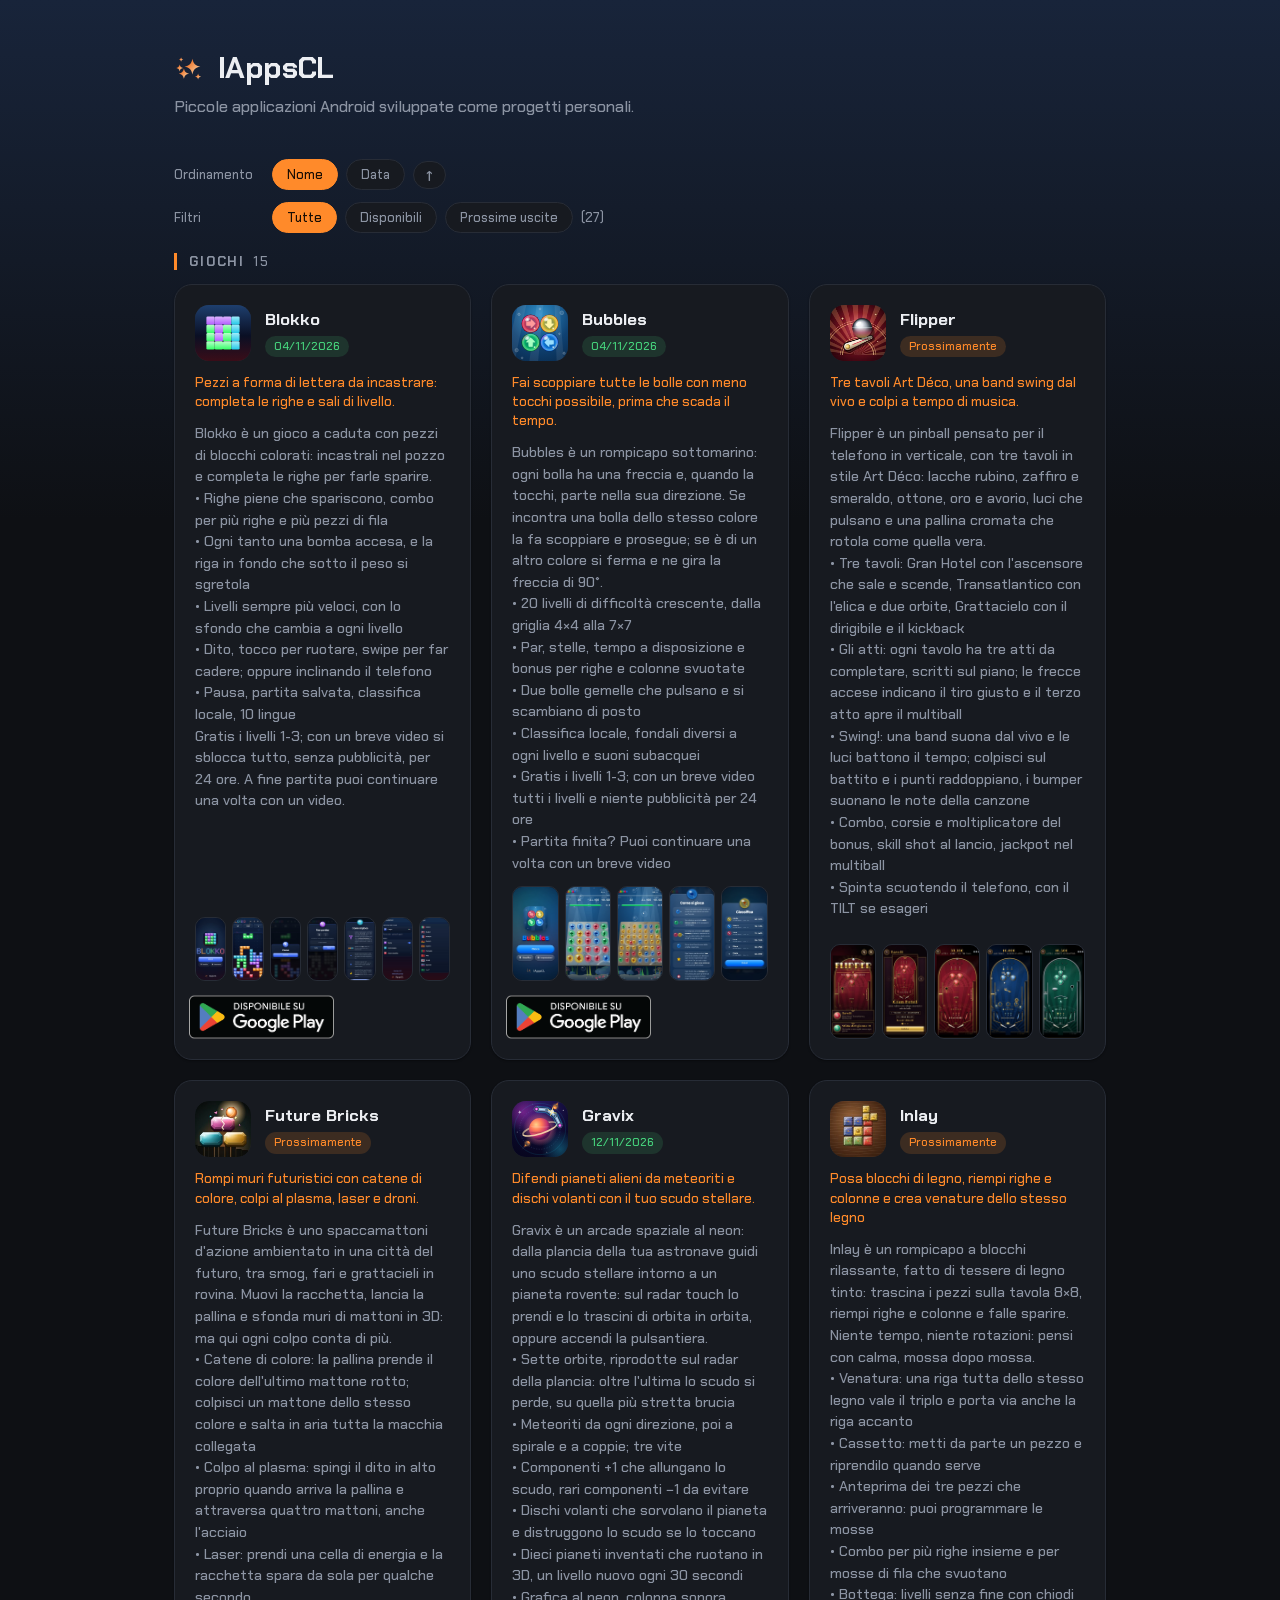
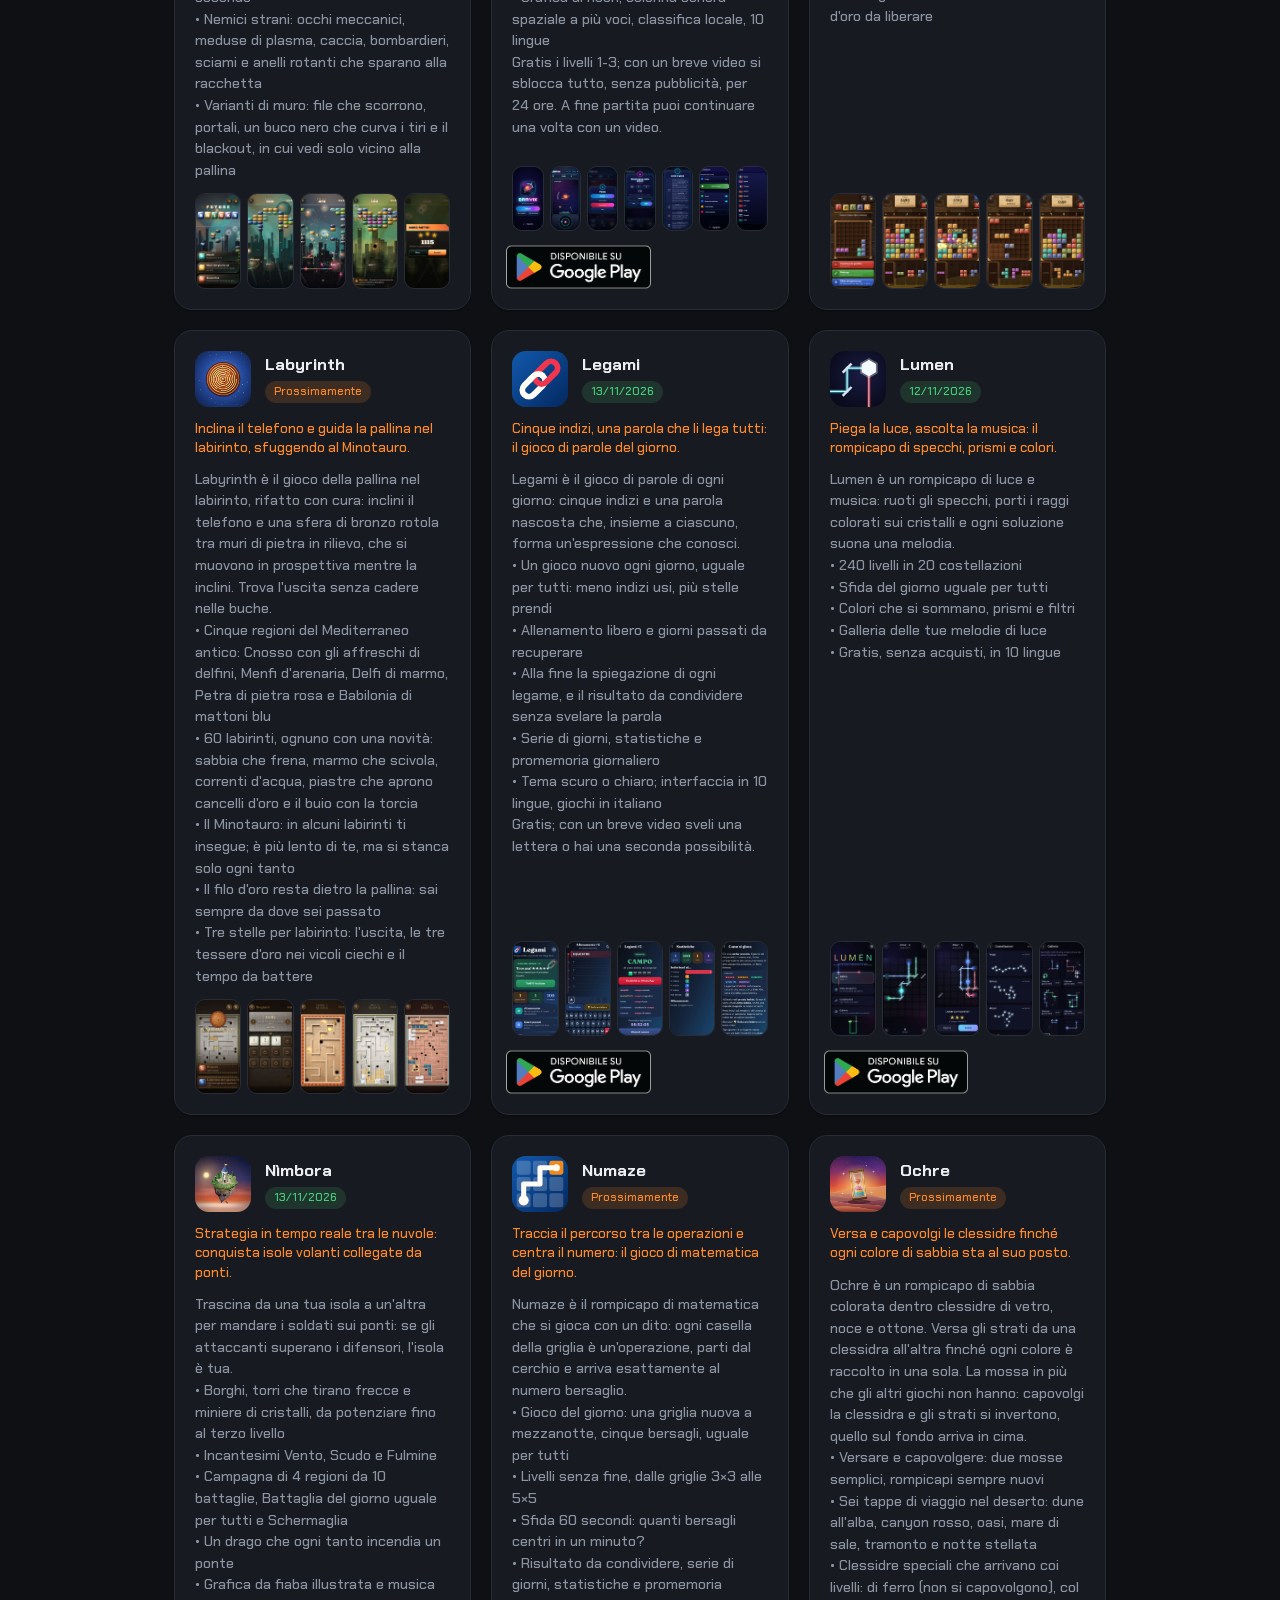
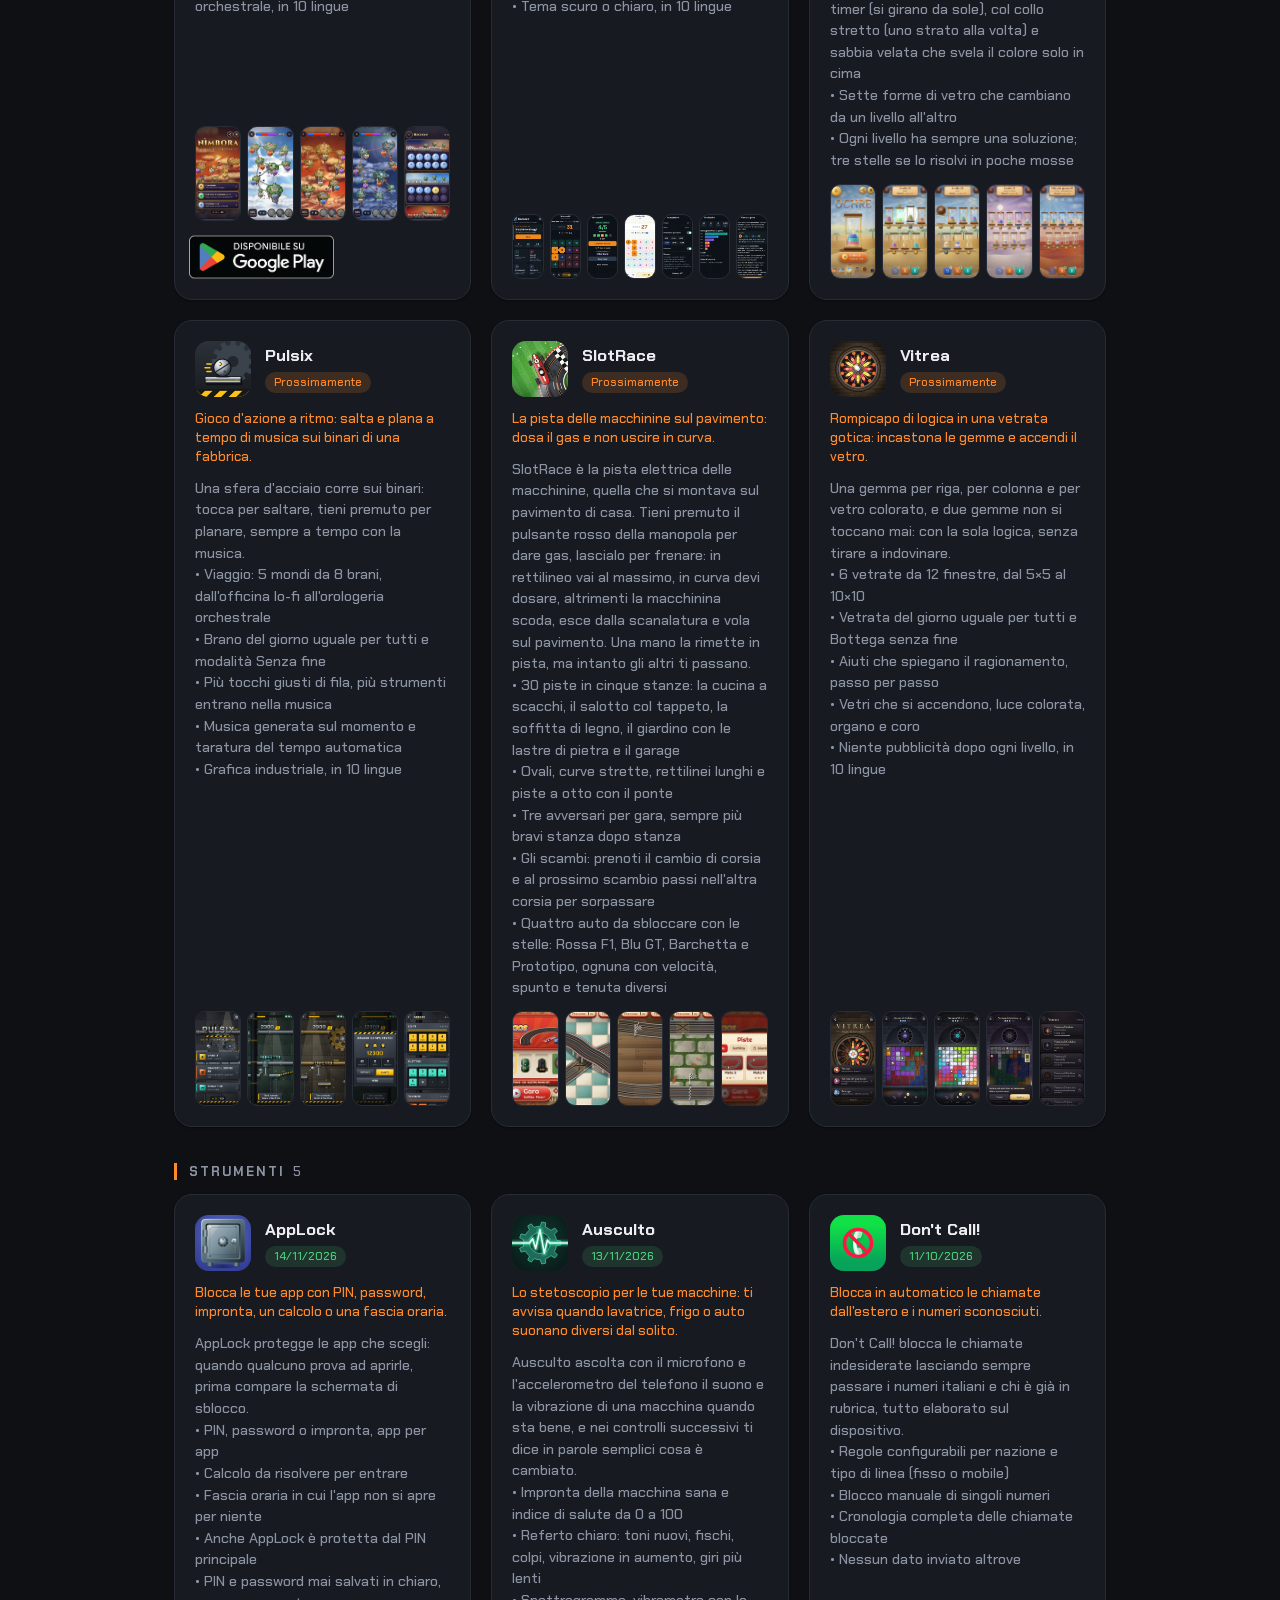
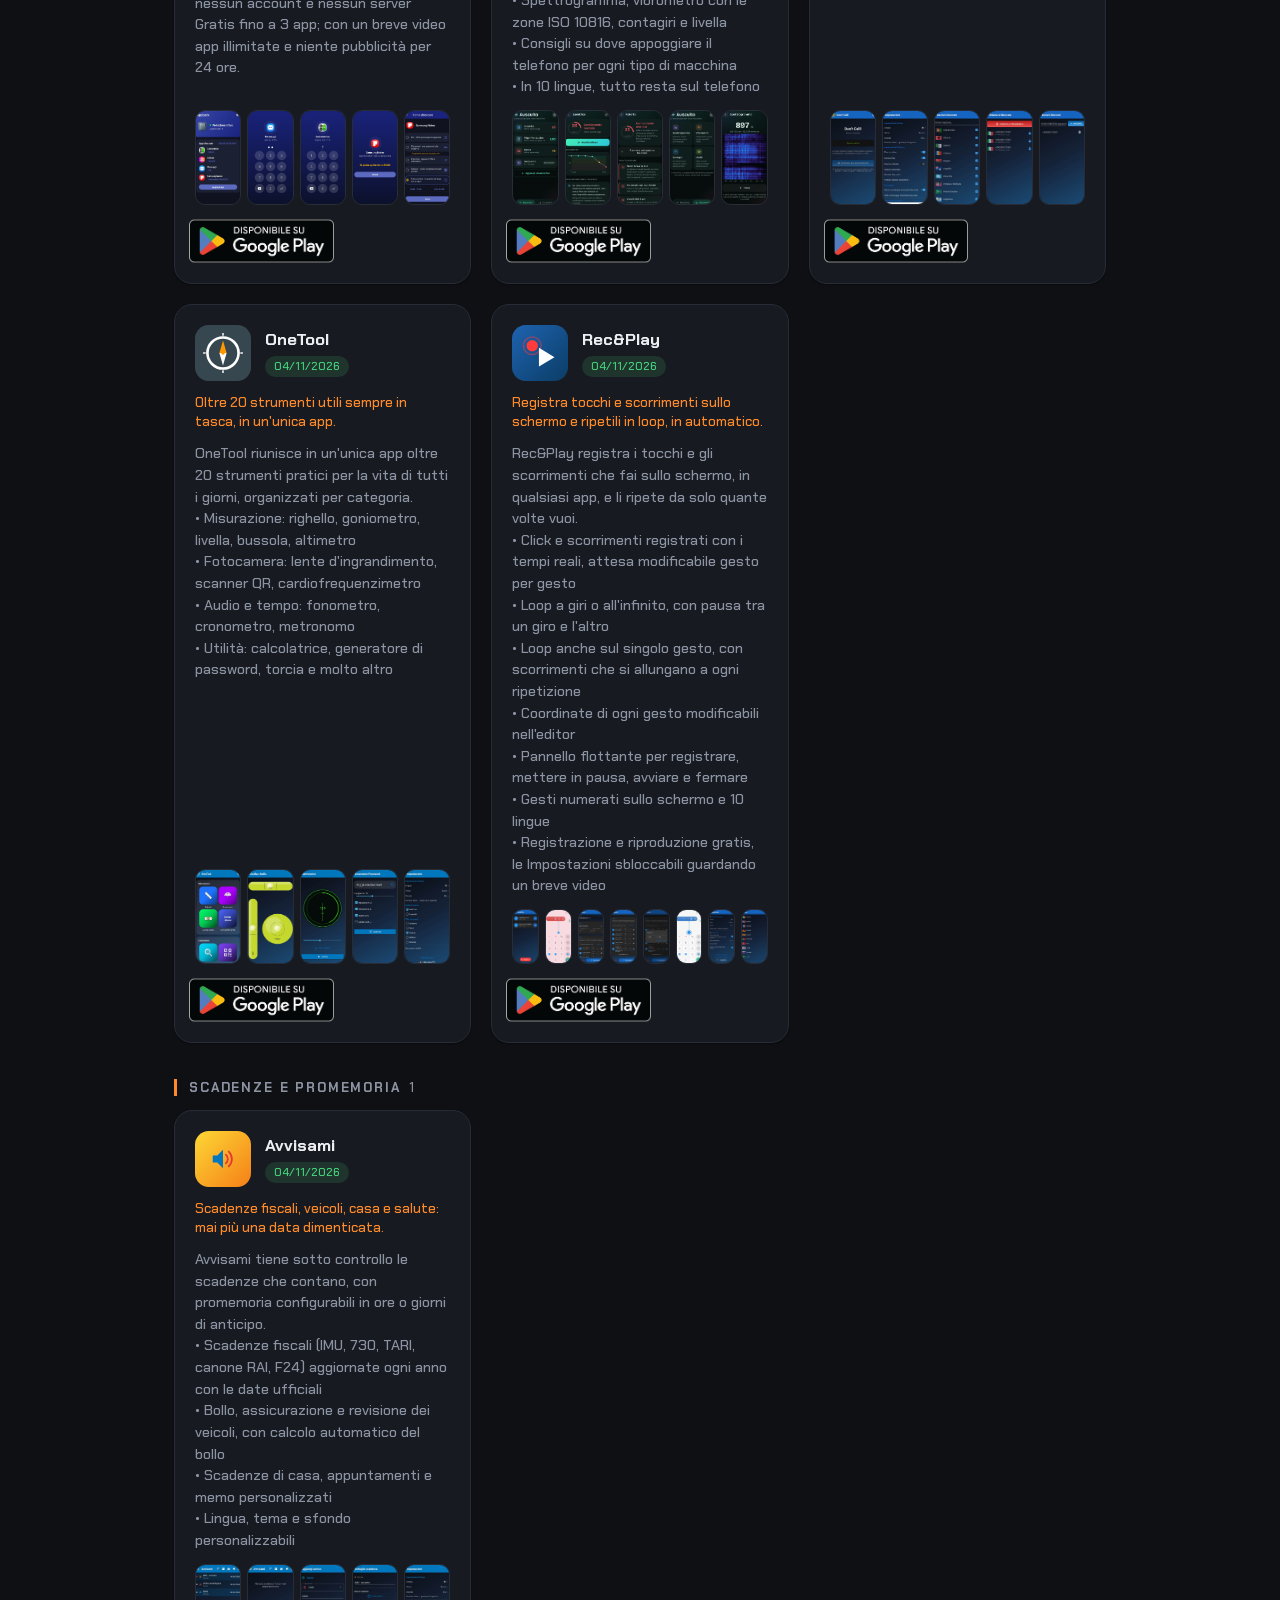
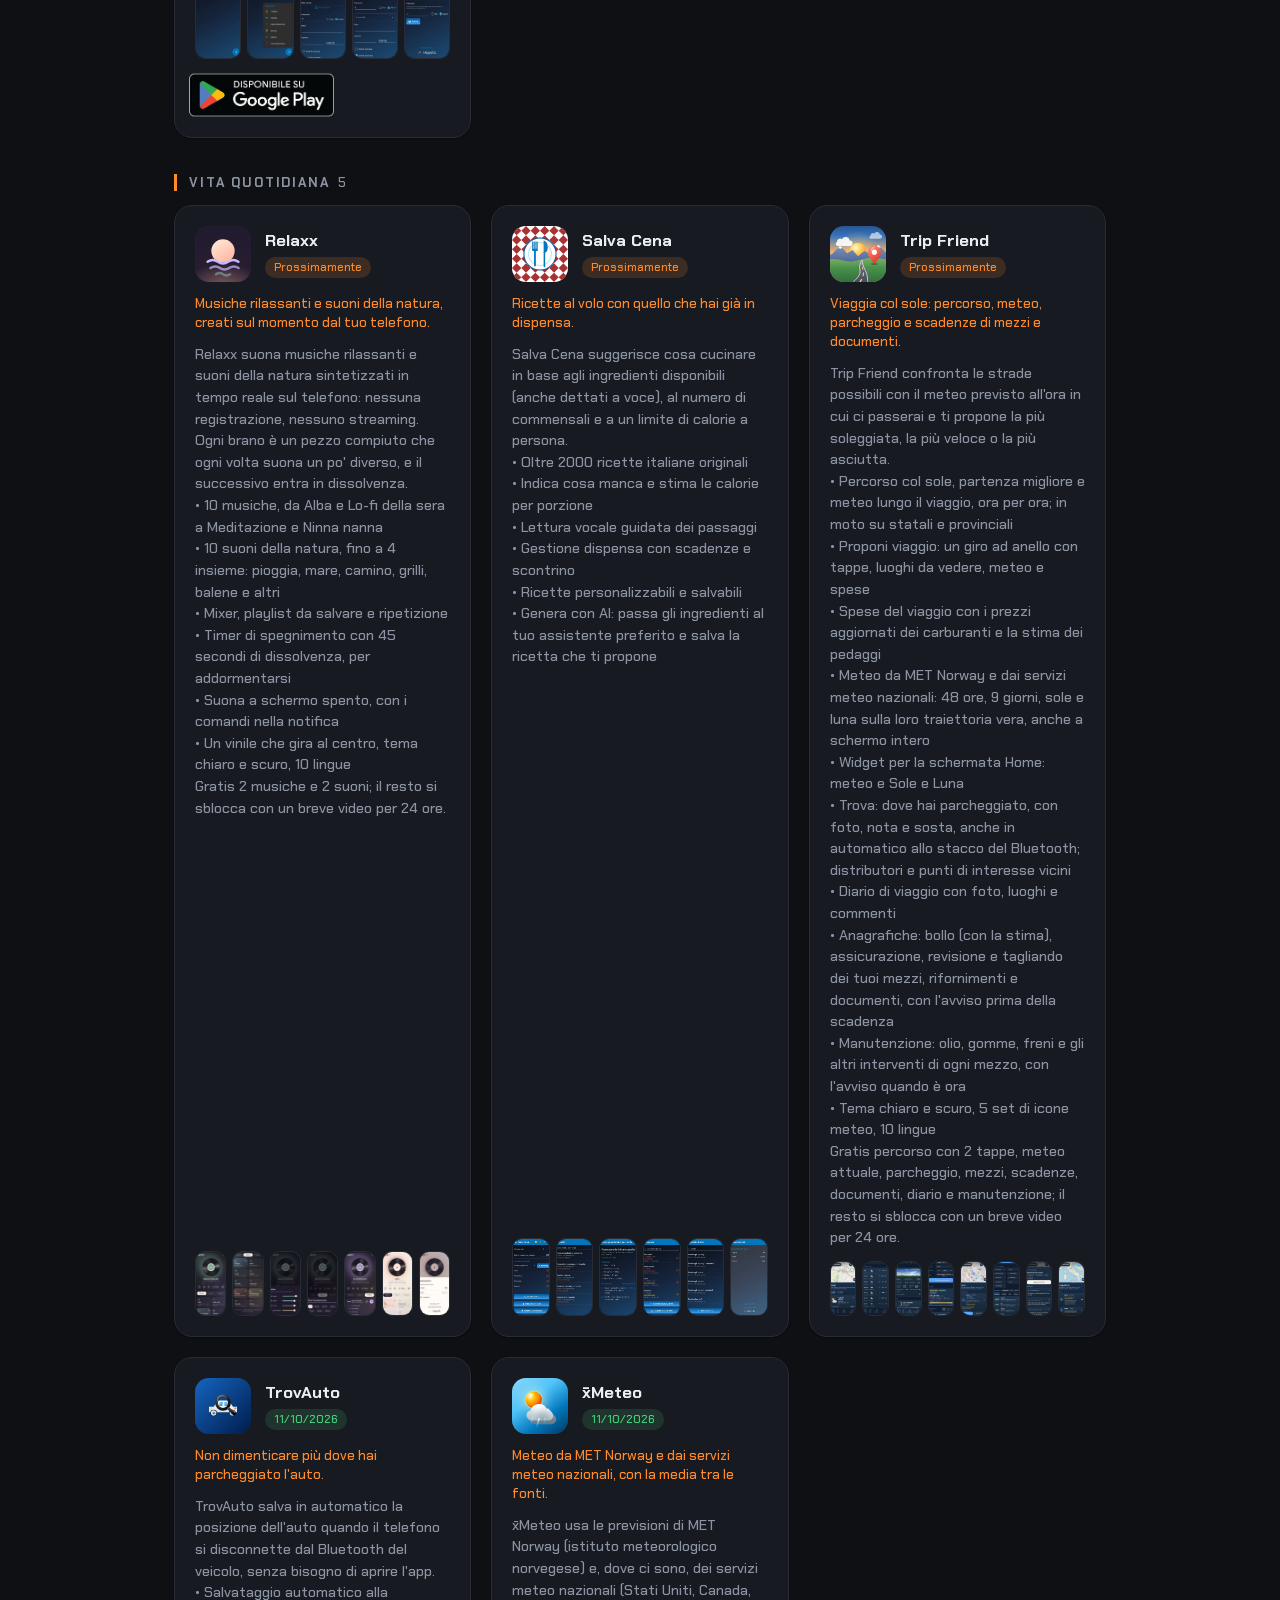
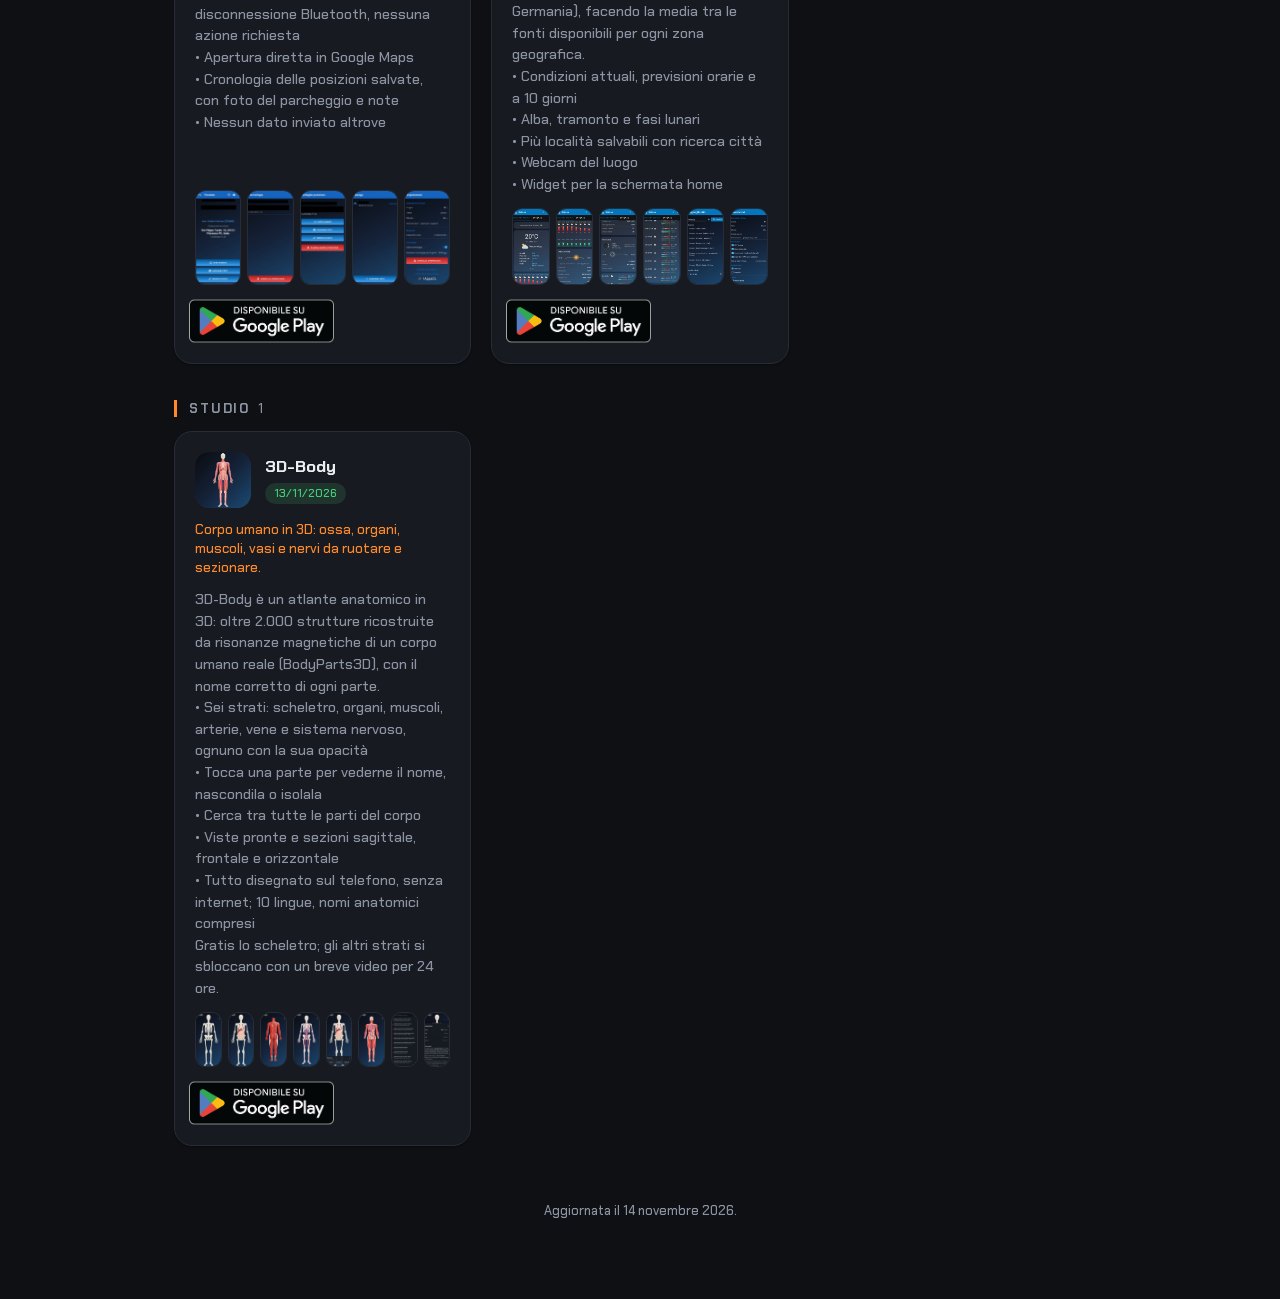
==== index.html @ a0167825 "Catalogo: tolto il numero di app dal sottotitolo Co-Authored-By: Claude Opus 5.5 <noreply@anthropic." ====
<!doctype html>
<html lang="it">
<head>
<meta charset="utf-8">
<meta name="viewport" content="width=device-width, initial-scale=1">
<title>IAppsCL Catalog</title>
<style>
  :root{
    --bg-gradient: linear-gradient(135deg, #1B4B75 0%, #152238 50%, #0A0C10 100%);
    --surface:#1a1d23;
    --text:#e9eaec;
    --text-muted:#9aa0aa;
    --border:#2a2e37;
    --chip-bg:#1f2440;
    --chip-text:#b5c2ff;
    --shadow: 0 1px 2px rgba(0,0,0,.4), 0 4px 12px rgba(0,0,0,.4);
  }
  *{box-sizing:border-box;}
  html,body{min-height:100%;}
  body{
    margin:0;
    background:var(--bg-gradient);
    background-attachment:fixed;
    color:var(--text);
    font-family:-apple-system,BlinkMacSystemFont,"Segoe UI",Roboto,Helvetica,Arial,sans-serif;
    -webkit-font-smoothing:antialiased;
  }
  .wrap{max-width:980px;margin:0 auto;padding:48px 24px 80px;}
  header{margin-bottom:40px;}
  .brand{display:flex;align-items:center;gap:10px;margin:0 0 8px;}
  .brand svg{width:34px;height:34px;flex:none;}
  @keyframes sparkle-blink{0%,100%{opacity:1;}50%{opacity:.3;}}
  .brand svg .star{animation:sparkle-blink 1.2s ease-in-out infinite;}
  .brand svg .star1{animation-delay:0s;}
  .brand svg .star2{animation-delay:.24s;}
  .brand svg .star3{animation-delay:.48s;}
  .brand svg .star4{animation-delay:.72s;}
  .brand svg .star5{animation-delay:.96s;}
  .brand span{font-size:1.9rem;font-weight:700;letter-spacing:-0.02em;}
  header p{margin:0;color:var(--text-muted);font-size:1rem;max-width:640px;line-height:1.5;}
  .sort-bar{display:flex;align-items:center;gap:8px;flex-wrap:wrap;margin:24px 0 20px;}
  .sort-bar span{color:var(--text-muted);font-size:.8rem;}
  .sort-btn{
    font:inherit;
    font-size:.8rem;
    font-weight:600;
    color:var(--text-muted);
    background:var(--surface);
    border:1px solid var(--border);
    border-radius:999px;
    padding:6px 14px;
    cursor:pointer;
  }
  .sort-btn{display:inline-block;}
  #sort-alpha,#sort-date{position:absolute;opacity:0;pointer-events:none;}
  #sort-date:checked ~ .sort-bar label[for="sort-date"],
  #sort-alpha:checked ~ .sort-bar label[for="sort-alpha"]{background:var(--chip-bg);color:var(--chip-text);border-color:var(--chip-bg);}
  .filter-bar{display:flex;align-items:center;gap:8px;flex-wrap:wrap;margin:-8px 0 20px;}
  .filter-bar span{color:var(--text-muted);font-size:.8rem;}
  .filter-btn.active{background:var(--chip-bg);color:var(--chip-text);border-color:var(--chip-bg);}
  .card.filtered,.category.filtered{display:none;}
  body:has(.grid) .filter-btn.active{background:#FF8A2A;color:#1A0E04;border-color:#FF8A2A;}
  .filter-bar span{white-space:nowrap;}
  .sort-bar > span,.filter-bar > span{min-width:5.6rem;}
  .filter-bar > .filter-count{min-width:0;}
  .grid{
    display:grid;
    grid-template-columns:repeat(auto-fill, minmax(270px, 1fr));
    gap:20px;
  }
  .category{margin-bottom:36px;}
  .category h3{display:flex;align-items:baseline;gap:8px;margin:0 0 14px;font-size:1.15rem;font-weight:700;letter-spacing:-0.01em;}
  .category h3 small{color:var(--text-muted);font-size:1.15rem;font-weight:600;}
  .card{
    background:var(--surface);
    border:1px solid var(--border);
    border-radius:16px;
    padding:20px;
    box-shadow:var(--shadow);
    display:flex;
    flex-direction:column;
    gap:12px;
  }
  .card-top{display:flex;align-items:center;gap:14px;}
  .icon{
    width:56px;height:56px;flex:none;
    border-radius:14px;
    overflow:hidden;
    background:var(--border);
    display:block;
  }
  .icon svg{width:100%;height:100%;display:block;}
  .title-block{min-width:0;}
  .title-block h2{margin:0 0 4px;font-size:1.05rem;line-height:1.25;}
  .store{display:inline-block;padding:2px 9px;border-radius:99px;font-size:.72rem;font-weight:600;line-height:1.5;background:#14382b;color:#7fe0b0;}
  .store.soon{background:var(--chip-bg);color:var(--chip-text);}
  .desc{margin:0;color:var(--text-muted);font-size:.9rem;line-height:1.5;}
  .tagline{margin:0;color:var(--chip-text);font-size:.85rem;font-weight:600;line-height:1.4;}
  .thumbs{display:flex;gap:6px;margin-top:auto;}
  .play-badge{align-self:flex-start;display:block;line-height:0;margin:-4px 0 -6px -6px;}
  .play-badge img{height:56px;width:auto;display:block;}
  .thumbs img{
    flex:1 1 0;
    min-width:0;
    aspect-ratio:1440/2963;
    border-radius:8px;
    object-fit:cover;
    border:1px solid var(--border);
    cursor:pointer;
    background:var(--border);
  }
  footer{margin-top:56px;color:var(--text-muted);font-size:.8rem;text-align:center;}
  .lightbox{
    position:fixed;inset:0;z-index:1000;
    background:rgba(5,6,9,.92);
    display:flex;align-items:center;justify-content:center;
  }
  .lightbox[hidden]{display:none;}
  .lightbox img{max-width:88vw;max-height:82vh;border-radius:10px;box-shadow:var(--shadow);}
  .lb-btn{
    position:absolute;top:50%;transform:translateY(-50%);
    background:rgba(26,29,35,.8);border:1px solid var(--border);color:var(--text);
    font-size:1.6rem;line-height:1;width:44px;height:44px;border-radius:999px;
    cursor:pointer;display:flex;align-items:center;justify-content:center;
  }
  .lb-prev{left:16px;} .lb-next{right:16px;}
  .lb-close{
    position:absolute;top:20px;right:20px;
    background:rgba(26,29,35,.8);border:1px solid var(--border);color:var(--text);
    font-size:1.3rem;line-height:1;width:40px;height:40px;border-radius:999px;cursor:pointer;
  }
  .lb-dots{position:absolute;bottom:22px;left:50%;transform:translateX(-50%);display:flex;gap:8px;}
  .lb-dot{width:8px;height:8px;border-radius:999px;background:rgba(233,234,236,.35);}
  .lb-dot.active{background:var(--text);}
</style>
<link rel="stylesheet" href="dashboard.css">
</head>
<body>
<div class="wrap">
  <header>
    <div class="brand">
      <svg viewBox="0 0 24 24" xmlns="http://www.w3.org/2000/svg">
        <defs>
          <linearGradient id="sparkleGrad" x1="0" y1="0" x2="1" y2="1">
            <stop offset="0" stop-color="#E65100"/>
            <stop offset="1" stop-color="#FFE0B2"/>
          </linearGradient>
        </defs>
        <g class="star star1" transform="translate(13,11) scale(1.4)"><path fill="url(#sparkleGrad)" d="M0,-4 C0.5,-1.5 1.5,-0.5 4,0 C1.5,0.5 0.5,1.5 0,4 C-0.5,1.5 -1.5,0.5 -4,0 C-1.5,-0.5 -0.5,-1.5 0,-4 Z"/></g>
        <g class="star star2" transform="translate(7,16) scale(0.9)"><path fill="url(#sparkleGrad)" d="M0,-4 C0.5,-1.5 1.5,-0.5 4,0 C1.5,0.5 0.5,1.5 0,4 C-0.5,1.5 -1.5,0.5 -4,0 C-1.5,-0.5 -0.5,-1.5 0,-4 Z"/></g>
        <g class="star star3" transform="translate(17,18) scale(0.55)"><path fill="url(#sparkleGrad)" d="M0,-4 C0.5,-1.5 1.5,-0.5 4,0 C1.5,0.5 0.5,1.5 0,4 C-0.5,1.5 -1.5,0.5 -4,0 C-1.5,-0.5 -0.5,-1.5 0,-4 Z"/></g>
        <g class="star star4" transform="translate(5,6) scale(0.4)"><path fill="url(#sparkleGrad)" d="M0,-4 C0.5,-1.5 1.5,-0.5 4,0 C1.5,0.5 0.5,1.5 0,4 C-0.5,1.5 -1.5,0.5 -4,0 C-1.5,-0.5 -0.5,-1.5 0,-4 Z"/></g>
        <g class="star star5" transform="translate(4,12) scale(0.6)"><path fill="url(#sparkleGrad)" d="M0,-4 C0.5,-1.5 1.5,-0.5 4,0 C1.5,0.5 0.5,1.5 0,4 C-0.5,1.5 -1.5,0.5 -4,0 C-1.5,-0.5 -0.5,-1.5 0,-4 Z"/></g>
      </svg>
      <span>IAppsCL</span>
    </div>
    <p>Piccole applicazioni Android sviluppate come progetti personali.</p>
  </header>

  <input type="radio" name="sort" id="sort-alpha" checked>
  <input type="radio" name="sort" id="sort-date">
  <div class="sort-bar">
    <span>Ordinamento</span>
    <label class="sort-btn" for="sort-alpha">Nome</label>
    <label class="sort-btn" for="sort-date">Data</label>
    <button type="button" class="sort-btn" id="sort-dir" title="Crescente" aria-label="Crescente">↑</button>
  </div>
  <div class="filter-bar" id="filter-bar">
    <span>Filtri</span>
    <button type="button" class="sort-btn filter-btn active" data-filter="all" aria-pressed="true">Tutte</button>
    <button type="button" class="sort-btn filter-btn" data-filter="available" aria-pressed="false">Disponibili</button>
    <button type="button" class="sort-btn filter-btn" data-filter="soon" aria-pressed="false">Prossime uscite</button>
    <span class="filter-count" id="filter-count"></span>
  </div>

  <div id="grid">

    <!-- Don't Call! -->
    <div class="card" data-cat="strumenti" data-created-on="2026-08-25" data-store="2026-10-11">
      <div class="card-top">
        <span class="icon">
          <svg viewBox="0 0 108 108" xmlns="http://www.w3.org/2000/svg">
            <image href="[data-uri]" width="108" height="108" preserveAspectRatio="xMidYMid slice"/>
            <image href="[data-uri]" width="108" height="108" preserveAspectRatio="xMidYMid slice"/>
            <path d="M54,28 A26,26 0 1,1 54,80 A26,26 0 1,1 54,28" fill="none" stroke="#FF1744" stroke-width="7" stroke-linecap="round"/>
            <path d="M36,36 L72,72" fill="none" stroke="#FF1744" stroke-width="7" stroke-linecap="round"/>
          </svg>
        </span>
        <div class="title-block">
          <h2>Don't Call!</h2>
          <span class="store">11/10/2026</span>
        </div>
      </div>
      <p class="tagline">Blocca in automatico le chiamate dall'estero e i numeri sconosciuti.</p>
      <p class="desc">Don't Call! blocca le chiamate indesiderate lasciando sempre passare i numeri italiani e chi è già in rubrica, tutto elaborato sul dispositivo.<br>• Regole configurabili per nazione e tipo di linea (fisso o mobile)<br>• Blocco manuale di singoli numeri<br>• Cronologia completa delle chiamate bloccate<br>• Nessun dato inviato altrove</p>
      <div class="thumbs">
        <img src="[data-uri]" alt="Don't Call! - schermata principale" loading="lazy">
        <img src="[data-uri]" alt="Don't Call! - impostazioni regole di blocco" loading="lazy">
        <img src="[data-uri]" alt="Don't Call! - nazioni bloccate" loading="lazy">
        <img src="[data-uri]" alt="Don't Call! - cronologia chiamate bloccate" loading="lazy">
        <img src="[data-uri]" alt="Don't Call! - numeri bloccati" loading="lazy">
      </div>
      <a class="play-badge" href="https://play.google.com/store/apps/details?id=net.iappscl.dontcall" target="_blank" rel="noopener"><img src="google-play-it.png" alt="Disponibile su Google Play"></a>
    </div>

    <!-- OneTool -->
    <div class="card" data-cat="strumenti" data-created-on="2026-08-26" data-store="2026-11-04">
      <div class="card-top">
        <span class="icon">
          <svg viewBox="0 0 108 108" xmlns="http://www.w3.org/2000/svg">
            <rect x="0" y="0" width="108" height="108" fill="#37474F"/>
            <path d="M54,24 A30,30 0 1,1 54,84 A30,30 0 1,1 54,24 Z" fill="none" stroke="#FFFFFF" stroke-width="5"/>
            <path fill="#FFFFFF" d="M52,16 L56,16 L54,24 Z"/>
            <path fill="#FFFFFF" d="M52,92 L56,92 L54,84 Z"/>
            <path fill="#FFFFFF" d="M16,52 L16,56 L24,54 Z"/>
            <path fill="#FFFFFF" d="M92,52 L92,56 L84,54 Z"/>
            <path fill="#FF9800" d="M54,30 L61,54 L54,54 L47,54 Z"/>
            <path fill="#FFFFFF" d="M54,54 L61,54 L54,78 L47,54 Z"/>
            <path fill="#FF9800" d="M54,50.5 A3.5,3.5 0 1,1 54,57.5 A3.5,3.5 0 1,1 54,50.5 Z"/>
          </svg>
        </span>
        <div class="title-block">
          <h2>OneTool</h2>
          <span class="store">04/11/2026</span>
        </div>
      </div>
      <p class="tagline">Oltre 20 strumenti utili sempre in tasca, in un'unica app.</p>
      <p class="desc">OneTool riunisce in un'unica app oltre 20 strumenti pratici per la vita di tutti i giorni, organizzati per categoria.<br>• Misurazione: righello, goniometro, livella, bussola, altimetro<br>• Fotocamera: lente d'ingrandimento, scanner QR, cardiofrequenzimetro<br>• Audio e tempo: fonometro, cronometro, metronomo<br>• Utilità: calcolatrice, generatore di password, torcia e molto altro</p>
      <div class="thumbs">
        <img src="[data-uri]" alt="OneTool - elenco strumenti" loading="lazy">
        <img src="[data-uri]" alt="OneTool - livella a bolla in azione" loading="lazy">
        <img src="[data-uri]" alt="OneTool - metronomo" loading="lazy">
        <img src="[data-uri]" alt="OneTool - generatore password" loading="lazy">
        <img src="[data-uri]" alt="OneTool - impostazioni" loading="lazy">
      </div>
      <a class="play-badge" href="https://play.google.com/store/apps/details?id=net.iappscl.onetool" target="_blank" rel="noopener"><img src="google-play-it.png" alt="Disponibile su Google Play"></a>
    </div>

    <!-- Salva Cena -->
    <div class="card" data-cat="quotidiana" data-created-on="2026-08-31">
      <div class="card-top">
        <span class="icon">
          <svg viewBox="0 0 108 108" xmlns="http://www.w3.org/2000/svg">
            <rect x="0" y="0" width="108" height="108" fill="#FFFFFF"/>
            <path d="M9,0 L18,9 L9,18 L0,9 Z" fill="#A83232"/>
            <path d="M27,0 L36,9 L27,18 L18,9 Z" fill="#A83232"/>
            <path d="M45,0 L54,9 L45,18 L36,9 Z" fill="#A83232"/>
            <path d="M63,0 L72,9 L63,18 L54,9 Z" fill="#A83232"/>
            <path d="M81,0 L90,9 L81,18 L72,9 Z" fill="#A83232"/>
            <path d="M99,0 L108,9 L99,18 L90,9 Z" fill="#A83232"/>
            <path d="M9,18 L18,27 L9,36 L0,27 Z" fill="#A83232"/>
            <path d="M27,18 L36,27 L27,36 L18,27 Z" fill="#A83232"/>
            <path d="M45,18 L54,27 L45,36 L36,27 Z" fill="#A83232"/>
            <path d="M63,18 L72,27 L63,36 L54,27 Z" fill="#A83232"/>
            <path d="M81,18 L90,27 L81,36 L72,27 Z" fill="#A83232"/>
            <path d="M99,18 L108,27 L99,36 L90,27 Z" fill="#A83232"/>
            <path d="M9,36 L18,45 L9,54 L0,45 Z" fill="#A83232"/>
            <path d="M27,36 L36,45 L27,54 L18,45 Z" fill="#A83232"/>
            <path d="M45,36 L54,45 L45,54 L36,45 Z" fill="#A83232"/>
            <path d="M63,36 L72,45 L63,54 L54,45 Z" fill="#A83232"/>
            <path d="M81,36 L90,45 L81,54 L72,45 Z" fill="#A83232"/>
            <path d="M99,36 L108,45 L99,54 L90,45 Z" fill="#A83232"/>
            <path d="M9,54 L18,63 L9,72 L0,63 Z" fill="#A83232"/>
            <path d="M27,54 L36,63 L27,72 L18,63 Z" fill="#A83232"/>
            <path d="M45,54 L54,63 L45,72 L36,63 Z" fill="#A83232"/>
            <path d="M63,54 L72,63 L63,72 L54,63 Z" fill="#A83232"/>
            <path d="M81,54 L90,63 L81,72 L72,63 Z" fill="#A83232"/>
            <path d="M99,54 L108,63 L99,72 L90,63 Z" fill="#A83232"/>
            <path d="M9,72 L18,81 L9,90 L0,81 Z" fill="#A83232"/>
            <path d="M27,72 L36,81 L27,90 L18,81 Z" fill="#A83232"/>
            <path d="M45,72 L54,81 L45,90 L36,81 Z" fill="#A83232"/>
            <path d="M63,72 L72,81 L63,90 L54,81 Z" fill="#A83232"/>
            <path d="M81,72 L90,81 L81,90 L72,81 Z" fill="#A83232"/>
            <path d="M99,72 L108,81 L99,90 L90,81 Z" fill="#A83232"/>
            <path d="M9,90 L18,99 L9,108 L0,99 Z" fill="#A83232"/>
            <path d="M27,90 L36,99 L27,108 L18,99 Z" fill="#A83232"/>
            <path d="M45,90 L54,99 L45,108 L36,99 Z" fill="#A83232"/>
            <path d="M63,90 L72,99 L63,108 L54,99 Z" fill="#A83232"/>
            <path d="M81,90 L90,99 L81,108 L72,99 Z" fill="#A83232"/>
            <path d="M99,90 L108,99 L99,108 L90,99 Z" fill="#A83232"/>
            <path d="M54,22 A32,32 0 1,0 54,86 A32,32 0 1,0 54,22 Z" fill="#01579B"/>
            <path d="M54,24 A30,30 0 1,0 54,84 A30,30 0 1,0 54,24 Z" fill="#FFFFFF"/>
            <path d="M54,32 A22,22 0 1,0 54,76 A22,22 0 1,0 54,32 Z" fill="none" stroke="#B3E5FC" stroke-width="2"/>
            <path fill="#0277BD" d="M39,30 H41.5 V45 H39 Z"/>
            <path fill="#0277BD" d="M43,30 H45.5 V45 H43 Z"/>
            <path fill="#0277BD" d="M47,30 H49.5 V45 H47 Z"/>
            <path fill="#0277BD" d="M39,44 H49.5 V48 H39 Z"/>
            <path fill="#0277BD" d="M42.5,47 H46 V76 A1.75,1.75 0 0,1 42.5,76 Z"/>
            <path fill="#0277BD" d="M61,28 Q69,30 69,42 Q69,50 63,52 L61,52 Z"/>
            <path fill="#0277BD" d="M61,51 H64 V78 A1.5,1.5 0 0,1 61,78 Z"/>
          </svg>
        </span>
        <div class="title-block">
          <h2>Salva Cena</h2>
          <span class="store soon">Prossimamente</span>
        </div>
      </div>
      <p class="tagline">Ricette al volo con quello che hai già in dispensa.</p>
      <p class="desc">Salva Cena suggerisce cosa cucinare in base agli ingredienti disponibili (anche dettati a voce), al numero di commensali e a un limite di calorie a persona.<br>• Oltre 2000 ricette italiane originali<br>• Indica cosa manca e stima le calorie per porzione<br>• Lettura vocale guidata dei passaggi<br>• Gestione dispensa con scadenze e scontrino<br>• Ricette personalizzabili e salvabili<br>• Genera con AI: passa gli ingredienti al tuo assistente preferito e salva la ricetta che ti propone</p>
      <div class="thumbs">
        <img src="[data-uri]" alt="Salva Cena - ricerca ingredienti" loading="lazy">
        <img src="[data-uri]" alt="Salva Cena - risultati ricette suggerite" loading="lazy">
        <img src="[data-uri]" alt="Salva Cena - dettaglio ricetta" loading="lazy">
        <img src="[data-uri]" alt="Salva Cena - dispensa con le scadenze" loading="lazy">
        <img src="[data-uri]" alt="Salva Cena - archivio ricette" loading="lazy">
        <img src="[data-uri]" alt="Salva Cena - impostazioni" loading="lazy">
      </div>
    </div>

    <!-- x̄Meteo -->
    <div class="card" data-cat="quotidiana" data-created-on="2026-08-24" data-store="2026-10-11">
      <div class="card-top">
        <span class="icon">
          <svg viewBox="0 0 108 108" xmlns="http://www.w3.org/2000/svg">
            <defs>
              <linearGradient id="xmBg" x1="14" y1="0" x2="94" y2="108" gradientUnits="userSpaceOnUse">
                <stop offset="0" stop-color="#81D4FA"/>
                <stop offset="0.35" stop-color="#4FC3F7"/>
                <stop offset="0.7" stop-color="#0277BD"/>
                <stop offset="1" stop-color="#01426B"/>
              </linearGradient>
              <radialGradient id="xmScatter" cx="42" cy="42" r="40" gradientUnits="userSpaceOnUse">
                <stop offset="0" stop-color="#FFF8E1" stop-opacity="0.25"/>
                <stop offset="1" stop-color="#FFF8E1" stop-opacity="0"/>
              </radialGradient>
              <radialGradient id="xmGlow" cx="42" cy="42" r="30" gradientUnits="userSpaceOnUse">
                <stop offset="0" stop-color="#FFF3B0" stop-opacity="0.3"/>
                <stop offset="1" stop-color="#FFF3B0" stop-opacity="0"/>
              </radialGradient>
              <radialGradient id="xmSun" cx="35" cy="35" r="22" gradientUnits="userSpaceOnUse">
                <stop offset="0" stop-color="#FFFDE7"/>
                <stop offset="0.4" stop-color="#FFC107"/>
                <stop offset="0.75" stop-color="#FB8C00"/>
                <stop offset="1" stop-color="#E65100"/>
              </radialGradient>
              <linearGradient id="xmCloudBack" x1="54" y1="50" x2="54" y2="82" gradientUnits="userSpaceOnUse">
                <stop offset="0" stop-color="#90A4AE"/>
                <stop offset="1" stop-color="#66798A"/>
              </linearGradient>
              <linearGradient id="xmCloudFront" x1="54" y1="50" x2="54" y2="82" gradientUnits="userSpaceOnUse">
                <stop offset="0" stop-color="#FFFFFF"/>
                <stop offset="1" stop-color="#AAB8C2"/>
              </linearGradient>
              <radialGradient id="xmCloudSheen" cx="48" cy="54" r="14" gradientUnits="userSpaceOnUse">
                <stop offset="0" stop-color="#FFFFFF" stop-opacity="0.5"/>
                <stop offset="1" stop-color="#FFFFFF" stop-opacity="0"/>
              </radialGradient>
              <radialGradient id="xmCloudShadow" cx="60" cy="76" r="16" gradientUnits="userSpaceOnUse">
                <stop offset="0" stop-color="#607D8A" stop-opacity="0.3"/>
                <stop offset="1" stop-color="#607D8A" stop-opacity="0"/>
              </radialGradient>
              <linearGradient id="xmRain1" x1="40" y1="76" x2="36" y2="90" gradientUnits="userSpaceOnUse">
                <stop offset="0" stop-color="#B3E5FC"/>
                <stop offset="1" stop-color="#4FC3F7" stop-opacity="0"/>
              </linearGradient>
              <linearGradient id="xmRain2" x1="52" y1="79" x2="47" y2="97" gradientUnits="userSpaceOnUse">
                <stop offset="0" stop-color="#E1F5FE"/>
                <stop offset="1" stop-color="#29B6F6" stop-opacity="0"/>
              </linearGradient>
              <linearGradient id="xmRain3" x1="64" y1="78" x2="61" y2="90" gradientUnits="userSpaceOnUse">
                <stop offset="0" stop-color="#B3E5FC"/>
                <stop offset="1" stop-color="#0288D1" stop-opacity="0"/>
              </linearGradient>
            </defs>
            <rect x="0" y="0" width="108" height="108" fill="url(#xmBg)"/>
            <circle cx="42" cy="42" r="40" fill="url(#xmScatter)"/>
            <circle cx="42" cy="42" r="30" fill="url(#xmGlow)"/>
            <circle cx="42" cy="42" r="16" fill="url(#xmSun)"/>
            <circle cx="42" cy="42" r="17" fill="none" stroke="#FFF3B0" stroke-opacity="0.7" stroke-width="1"/>
            <ellipse cx="36.5" cy="32" rx="4.5" ry="3" fill="#FFFFFF" fill-opacity="0.4"/>
            <path transform="translate(6,7)" fill="url(#xmCloudBack)" d="M69.95,59 C68.87,59 67.79,59.26 66.71,59.51 C65.09,53.88 59.42,50.04 52.4,50.04 C44.3,50.04 37.55,55.42 35.66,62.58 C30.8,63.61 28.1,67.45 28.1,71.8 C28.1,77.43 32.96,82.04 38.9,82.04 L69.95,82.04 C75.08,82.04 79.4,77.94 79.4,73.08 C79.4,68.22 75.35,64.12 69.95,59 Z"/>
            <path fill="url(#xmCloudFront)" d="M69.95,59 C68.87,59 67.79,59.26 66.71,59.51 C65.09,53.88 59.42,50.04 52.4,50.04 C44.3,50.04 37.55,55.42 35.66,62.58 C30.8,63.61 28.1,67.45 28.1,71.8 C28.1,77.43 32.96,82.04 38.9,82.04 L69.95,82.04 C75.08,82.04 79.4,77.94 79.4,73.08 C79.4,68.22 75.35,64.12 69.95,59 Z"/>
            <path fill="url(#xmCloudSheen)" d="M69.95,59 C68.87,59 67.79,59.26 66.71,59.51 C65.09,53.88 59.42,50.04 52.4,50.04 C44.3,50.04 37.55,55.42 35.66,62.58 C30.8,63.61 28.1,67.45 28.1,71.8 C28.1,77.43 32.96,82.04 38.9,82.04 L69.95,82.04 C75.08,82.04 79.4,77.94 79.4,73.08 C79.4,68.22 75.35,64.12 69.95,59 Z"/>
            <path fill="url(#xmCloudShadow)" d="M69.95,59 C68.87,59 67.79,59.26 66.71,59.51 C65.09,53.88 59.42,50.04 52.4,50.04 C44.3,50.04 37.55,55.42 35.66,62.58 C30.8,63.61 28.1,67.45 28.1,71.8 C28.1,77.43 32.96,82.04 38.9,82.04 L69.95,82.04 C75.08,82.04 79.4,77.94 79.4,73.08 C79.4,68.22 75.35,64.12 69.95,59 Z"/>
            <line x1="40" y1="76" x2="36" y2="90" stroke="url(#xmRain1)" stroke-width="2.6" stroke-linecap="round"/>
            <line x1="52" y1="79" x2="47" y2="97" stroke="url(#xmRain2)" stroke-width="3.2" stroke-linecap="round"/>
            <line x1="64" y1="78" x2="61" y2="90" stroke="url(#xmRain3)" stroke-width="2.2" stroke-linecap="round"/>
          </svg>
        </span>
        <div class="title-block">
          <h2>x̄Meteo</h2>
          <span class="store">11/10/2026</span>
        </div>
      </div>
      <p class="tagline">Meteo da MET Norway e dai servizi meteo nazionali, con la media tra le fonti.</p>
      <p class="desc">x̄Meteo usa le previsioni di MET Norway (istituto meteorologico norvegese) e, dove ci sono, dei servizi meteo nazionali (Stati Uniti, Canada, Germania), facendo la media tra le fonti disponibili per ogni zona geografica.<br>• Condizioni attuali, previsioni orarie e a 10 giorni<br>• Alba, tramonto e fasi lunari<br>• Più località salvabili con ricerca città<br>• Webcam del luogo<br>• Widget per la schermata home</p>
      <div class="thumbs">
        <img src="[data-uri]" alt="x̄Meteo - meteo attuale" loading="lazy">
        <img src="[data-uri]" alt="x̄Meteo - previsioni orarie e sole" loading="lazy">
        <img src="[data-uri]" alt="x̄Meteo - fase lunare" loading="lazy">
        <img src="[data-uri]" alt="x̄Meteo - previsioni a 10 giorni" loading="lazy">
        <img src="[data-uri]" alt="x̄Meteo - ricerca località" loading="lazy">
        <img src="[data-uri]" alt="x̄Meteo - impostazioni" loading="lazy">
      </div>
      <a class="play-badge" href="https://play.google.com/store/apps/details?id=net.iappscl.xmeteo" target="_blank" rel="noopener"><img src="google-play-it.png" alt="Disponibile su Google Play"></a>
    </div>

    <!-- Avvisami -->
    <div class="card" data-cat="scadenze" data-created-on="2026-09-01" data-store="2026-11-04">
      <div class="card-top">
        <span class="icon">
          <svg viewBox="0 0 108 108" xmlns="http://www.w3.org/2000/svg">
            <defs>
              <linearGradient id="avvisamiBg" x1="0" y1="0" x2="108" y2="108" gradientUnits="userSpaceOnUse">
                <stop offset="0" stop-color="#FDD835"/>
                <stop offset="1" stop-color="#F57F17"/>
              </linearGradient>
            </defs>
            <rect x="0" y="0" width="108" height="108" fill="url(#avvisamiBg)"/>
            <path d="M34.2,47.4 V60.6 H43 L54,71.6 V36.4 L43,47.4 Z" fill="#0277BD"/>
            <path d="M59.5,45.64 A11,11 0 0,1 59.5,62.36" stroke="#E53935" stroke-width="3.5" stroke-linecap="round" fill="none"/>
            <path d="M65,39.7 A19.8,19.8 0 0,1 65,68.3" stroke="#E53935" stroke-width="3.5" stroke-linecap="round" fill="none"/>
          </svg>
        </span>
        <div class="title-block">
          <h2>Avvisami</h2>
          <span class="store">04/11/2026</span>
        </div>
      </div>
      <p class="tagline">Scadenze fiscali, veicoli, casa e salute: mai più una data dimenticata.</p>
      <p class="desc">Avvisami tiene sotto controllo le scadenze che contano, con promemoria configurabili in ore o giorni di anticipo.<br>• Scadenze fiscali (IMU, 730, TARI, canone RAI, F24) aggiornate ogni anno con le date ufficiali<br>• Bollo, assicurazione e revisione dei veicoli, con calcolo automatico del bollo<br>• Scadenze di casa, appuntamenti e memo personalizzati<br>• Lingua, tema e sfondo personalizzabili</p>
      <div class="thumbs">
        <img src="[data-uri]" alt="Avvisami - lista scadenze" loading="lazy">
        <img src="[data-uri]" alt="Avvisami - popup tipo avviso" loading="lazy">
        <img src="[data-uri]" alt="Avvisami - form aggiunta avviso salute" loading="lazy">
        <img src="[data-uri]" alt="Avvisami - dettaglio scadenza" loading="lazy">
        <img src="[data-uri]" alt="Avvisami - impostazioni" loading="lazy">
      </div>
      <a class="play-badge" href="https://play.google.com/store/apps/details?id=net.iappscl.avvisami" target="_blank" rel="noopener"><img src="google-play-it.png" alt="Disponibile su Google Play"></a>
    </div>

    <!-- TrovAuto -->
    <div class="card" data-cat="quotidiana" data-created-on="2026-09-15" data-store="2026-10-11">
      <div class="card-top">
        <span class="icon">
          <svg viewBox="0 0 108 108" xmlns="http://www.w3.org/2000/svg">
            <defs>
              <linearGradient id="taBg" x1="0" y1="0" x2="108" y2="108" gradientUnits="userSpaceOnUse">
                <stop offset="0" stop-color="#1565C0"/>
                <stop offset="1" stop-color="#001C4D"/>
              </linearGradient>
              <linearGradient id="taBody" x1="54" y1="40" x2="54" y2="70" gradientUnits="userSpaceOnUse">
                <stop offset="0" stop-color="#FFFFFF"/>
                <stop offset="1" stop-color="#D6E2EC"/>
              </linearGradient>
              <linearGradient id="taWinL" x1="43" y1="43" x2="54" y2="54" gradientUnits="userSpaceOnUse">
                <stop offset="0" stop-color="#B3E5FC"/>
                <stop offset="1" stop-color="#0288D1"/>
              </linearGradient>
              <linearGradient id="taWinR" x1="56" y1="43" x2="67" y2="54" gradientUnits="userSpaceOnUse">
                <stop offset="0" stop-color="#B3E5FC"/>
                <stop offset="1" stop-color="#0288D1"/>
              </linearGradient>
              <radialGradient id="taHeadL" cx="22" cy="59" r="3" gradientUnits="userSpaceOnUse">
                <stop offset="0" stop-color="#FFF9E1"/>
                <stop offset="1" stop-color="#FFA000"/>
              </radialGradient>
              <radialGradient id="taHeadR" cx="85" cy="59" r="3" gradientUnits="userSpaceOnUse">
                <stop offset="0" stop-color="#FFCCBC"/>
                <stop offset="1" stop-color="#E64A19"/>
              </radialGradient>
              <linearGradient id="taRim" x1="23" y1="65" x2="37" y2="79" gradientUnits="userSpaceOnUse">
                <stop offset="0" stop-color="#FFFFFF"/>
                <stop offset="1" stop-color="#B0BEC5"/>
              </linearGradient>
              <radialGradient id="taHubL" cx="29" cy="70.5" r="4" gradientUnits="userSpaceOnUse">
                <stop offset="0" stop-color="#4FC3F7"/>
                <stop offset="1" stop-color="#01579B"/>
              </radialGradient>
              <radialGradient id="taHubR" cx="77" cy="70.5" r="4" gradientUnits="userSpaceOnUse">
                <stop offset="0" stop-color="#4FC3F7"/>
                <stop offset="1" stop-color="#01579B"/>
              </radialGradient>
              <linearGradient id="taLens" x1="40" y1="32" x2="68" y2="60" gradientUnits="userSpaceOnUse">
                <stop offset="0" stop-color="#4A4A4A"/>
                <stop offset="1" stop-color="#000000"/>
              </linearGradient>
              <linearGradient id="taHandle" x1="64" y1="56" x2="74" y2="66" gradientUnits="userSpaceOnUse">
                <stop offset="0" stop-color="#4A4A4A"/>
                <stop offset="1" stop-color="#000000"/>
              </linearGradient>
            </defs>
            <rect x="0" y="0" width="108" height="108" fill="url(#taBg)"/>
            <g transform="translate(54,54) scale(0.75) translate(-54,-54)">
              <path d="M18,70 L18,56 L30,56 L42,40 L68,40 L80,56 L90,56 L90,70 Z" fill="url(#taBody)"/>
              <path d="M45,43 L54,43 L52,54 L43,54 Z" fill="url(#taWinL)"/>
              <path d="M56,43 L65,43 L67,54 L58,54 Z" fill="url(#taWinR)"/>
              <path d="M20,60 A2.5,2.5 0 1,0 25,60 A2.5,2.5 0 1,0 20,60 Z" fill="url(#taHeadL)"/>
              <path d="M83,60 A2.5,2.5 0 1,0 88,60 A2.5,2.5 0 1,0 83,60 Z" fill="url(#taHeadR)"/>
              <path d="M21.5,72 A8.5,8.5 0 1,0 38.5,72 A8.5,8.5 0 1,0 21.5,72 Z" fill="#1A1A1A"/>
              <path d="M23,72 A7,7 0 1,0 37,72 A7,7 0 1,0 23,72 Z" fill="url(#taRim)"/>
              <path d="M27,72 A3,3 0 1,0 33,72 A3,3 0 1,0 27,72 Z" fill="url(#taHubL)"/>
              <path d="M69.5,72 A8.5,8.5 0 1,0 86.5,72 A8.5,8.5 0 1,0 69.5,72 Z" fill="#1A1A1A"/>
              <path d="M71,72 A7,7 0 1,0 85,72 A7,7 0 1,0 71,72 Z" fill="url(#taRim)"/>
              <path d="M75,72 A3,3 0 1,0 81,72 A3,3 0 1,0 75,72 Z" fill="url(#taHubR)"/>
              <g transform="translate(54,46) scale(1.44) translate(-54,-46)">
                <path d="M40,46 A14,14 0 1,0 68,46 A14,14 0 1,0 40,46 Z M45,46 A9,9 0 1,1 63,46 A9,9 0 1,1 45,46 Z" fill="url(#taLens)" fill-rule="evenodd"/>
                <path d="M45,46 A9,9 0 1,1 61,40.5 A6.5,6.5 0 1,0 45,46 Z" fill="#FFFFFF" fill-opacity="0.25" fill-rule="evenodd"/>
                <path d="M64,56 L74,66" stroke="url(#taHandle)" stroke-width="5" stroke-linecap="round"/>
              </g>
            </g>
          </svg>
        </span>
        <div class="title-block">
          <h2>TrovAuto</h2>
          <span class="store">11/10/2026</span>
        </div>
      </div>
      <p class="tagline">Non dimenticare più dove hai parcheggiato l'auto.</p>
      <p class="desc">TrovAuto salva in automatico la posizione dell'auto quando il telefono si disconnette dal Bluetooth del veicolo, senza bisogno di aprire l'app.<br>• Salvataggio automatico alla disconnessione Bluetooth, nessuna azione richiesta<br>• Apertura diretta in Google Maps<br>• Cronologia delle posizioni salvate, con foto del parcheggio e note<br>• Nessun dato inviato altrove</p>
      <div class="thumbs">
        <img src="[data-uri]" alt="TrovAuto" loading="lazy">
        <img src="[data-uri]" alt="TrovAuto" loading="lazy">
        <img src="[data-uri]" alt="TrovAuto" loading="lazy">
        <img src="[data-uri]" alt="TrovAuto" loading="lazy">
        <img src="[data-uri]" alt="TrovAuto" loading="lazy">
      </div>
      <a class="play-badge" href="https://play.google.com/store/apps/details?id=net.iappscl.trovauto" target="_blank" rel="noopener"><img src="google-play-it.png" alt="Disponibile su Google Play"></a>
    </div>

    <!-- Bubbles -->
    <div class="card" data-cat="giochi" data-created-on="2026-09-25" data-store="2026-11-04">
      <div class="card-top">
        <span class="icon">
          <svg viewBox="18 18 72 72" xmlns="http://www.w3.org/2000/svg">
      <defs>
        <radialGradient id="bbibg" cx="54" cy="30" r="90" gradientUnits="userSpaceOnUse"><stop offset="0" stop-color="#2F8FC8"/><stop offset=".45" stop-color="#0F4273"/><stop offset="1" stop-color="#051A33"/></radialGradient>
        <radialGradient id="bbib0" cx="42" cy="42" r="11.8" gradientUnits="userSpaceOnUse"><stop offset="0" stop-color="#FF1E3C" stop-opacity="0.42"/><stop offset="0.5" stop-color="#FF1E3C" stop-opacity="0.55"/><stop offset="0.74" stop-color="#FF1E3C" stop-opacity="0.82"/><stop offset="0.9" stop-color="#C8002A" stop-opacity="0.95"/><stop offset="1" stop-color="#6E0016" stop-opacity="0.9"/></radialGradient>
        <radialGradient id="bbir0" cx="42" cy="42" r="11.8" gradientUnits="userSpaceOnUse"><stop offset="0" stop-color="#FFFFFF" stop-opacity="0"/><stop offset="0.64" stop-color="#FFFFFF" stop-opacity="0"/><stop offset="0.86" stop-color="#FFFFFF" stop-opacity="0.33"/><stop offset="0.97" stop-color="#FFFFFF" stop-opacity="0"/></radialGradient>
        <radialGradient id="bbih0" cx="37.75" cy="36.57" r="4.01" gradientUnits="userSpaceOnUse"><stop offset="0" stop-color="#FFFFFF" stop-opacity="0.95"/><stop offset="0.55" stop-color="#FFFFFF" stop-opacity="0.6"/><stop offset="1" stop-color="#FFFFFF" stop-opacity="0"/></radialGradient>
        <radialGradient id="bbib1" cx="66" cy="42" r="11.8" gradientUnits="userSpaceOnUse"><stop offset="0" stop-color="#FFC800" stop-opacity="0.42"/><stop offset="0.5" stop-color="#FFC800" stop-opacity="0.55"/><stop offset="0.74" stop-color="#FFC800" stop-opacity="0.82"/><stop offset="0.9" stop-color="#F29000" stop-opacity="0.95"/><stop offset="1" stop-color="#8C4600" stop-opacity="0.9"/></radialGradient>
        <radialGradient id="bbir1" cx="66" cy="42" r="11.8" gradientUnits="userSpaceOnUse"><stop offset="0" stop-color="#FFFFFF" stop-opacity="0"/><stop offset="0.64" stop-color="#FFFFFF" stop-opacity="0"/><stop offset="0.86" stop-color="#FFFFFF" stop-opacity="0.33"/><stop offset="0.97" stop-color="#FFFFFF" stop-opacity="0"/></radialGradient>
        <radialGradient id="bbih1" cx="61.75" cy="36.57" r="4.01" gradientUnits="userSpaceOnUse"><stop offset="0" stop-color="#FFFFFF" stop-opacity="0.95"/><stop offset="0.55" stop-color="#FFFFFF" stop-opacity="0.6"/><stop offset="1" stop-color="#FFFFFF" stop-opacity="0"/></radialGradient>
        <radialGradient id="bbib2" cx="66" cy="66" r="11.8" gradientUnits="userSpaceOnUse"><stop offset="0" stop-color="#0A88FF" stop-opacity="0.42"/><stop offset="0.5" stop-color="#0A88FF" stop-opacity="0.55"/><stop offset="0.74" stop-color="#0A88FF" stop-opacity="0.82"/><stop offset="0.9" stop-color="#0050D8" stop-opacity="0.95"/><stop offset="1" stop-color="#002878" stop-opacity="0.9"/></radialGradient>
        <radialGradient id="bbir2" cx="66" cy="66" r="11.8" gradientUnits="userSpaceOnUse"><stop offset="0" stop-color="#FFFFFF" stop-opacity="0"/><stop offset="0.64" stop-color="#FFFFFF" stop-opacity="0"/><stop offset="0.86" stop-color="#FFFFFF" stop-opacity="0.33"/><stop offset="0.97" stop-color="#FFFFFF" stop-opacity="0"/></radialGradient>
        <radialGradient id="bbih2" cx="61.75" cy="60.57" r="4.01" gradientUnits="userSpaceOnUse"><stop offset="0" stop-color="#FFFFFF" stop-opacity="0.95"/><stop offset="0.55" stop-color="#FFFFFF" stop-opacity="0.6"/><stop offset="1" stop-color="#FFFFFF" stop-opacity="0"/></radialGradient>
        <radialGradient id="bbib3" cx="42" cy="66" r="11.8" gradientUnits="userSpaceOnUse"><stop offset="0" stop-color="#00DB5E" stop-opacity="0.42"/><stop offset="0.5" stop-color="#00DB5E" stop-opacity="0.55"/><stop offset="0.74" stop-color="#00DB5E" stop-opacity="0.82"/><stop offset="0.9" stop-color="#00A040" stop-opacity="0.95"/><stop offset="1" stop-color="#00501F" stop-opacity="0.9"/></radialGradient>
        <radialGradient id="bbir3" cx="42" cy="66" r="11.8" gradientUnits="userSpaceOnUse"><stop offset="0" stop-color="#FFFFFF" stop-opacity="0"/><stop offset="0.64" stop-color="#FFFFFF" stop-opacity="0"/><stop offset="0.86" stop-color="#FFFFFF" stop-opacity="0.33"/><stop offset="0.97" stop-color="#FFFFFF" stop-opacity="0"/></radialGradient>
        <radialGradient id="bbih3" cx="37.75" cy="60.57" r="4.01" gradientUnits="userSpaceOnUse"><stop offset="0" stop-color="#FFFFFF" stop-opacity="0.95"/><stop offset="0.55" stop-color="#FFFFFF" stop-opacity="0.6"/><stop offset="1" stop-color="#FFFFFF" stop-opacity="0"/></radialGradient>
      </defs>
      <rect x="18" y="18" width="72" height="72" fill="url(#bbibg)"/>
      <path d="M30,0L40,0L18,108L4,108Z" fill="#fff" opacity=".08"/>
      <path d="M52,0L60,0L50,108L38,108Z" fill="#fff" opacity=".08"/>
      <path d="M72,0L78,0L86,108L76,108Z" fill="#fff" opacity=".08"/>
      <circle class="tb" cx="27" cy="30" r="1.6" fill="#fff" fill-opacity=".13" stroke="#fff" stroke-opacity=".6" stroke-width=".35"/>
      <circle class="tb" cx="24" cy="76" r="2.2" fill="#fff" fill-opacity=".13" stroke="#fff" stroke-opacity=".6" stroke-width=".35"/>
      <circle class="tb" cx="82" cy="28" r="2.4" fill="#fff" fill-opacity=".13" stroke="#fff" stroke-opacity=".6" stroke-width=".35"/>
      <circle class="tb" cx="85" cy="80" r="1.5" fill="#fff" fill-opacity=".13" stroke="#fff" stroke-opacity=".6" stroke-width=".35"/>
      <circle class="tb" cx="54" cy="23" r="1.3" fill="#fff" fill-opacity=".13" stroke="#fff" stroke-opacity=".6" stroke-width=".35"/>
      <circle class="tb" cx="31" cy="86" r="1.2" fill="#fff" fill-opacity=".13" stroke="#fff" stroke-opacity=".6" stroke-width=".35"/>
      <circle class="tb" cx="79" cy="55" r="1.1" fill="#fff" fill-opacity=".13" stroke="#fff" stroke-opacity=".6" stroke-width=".35"/>
      <g class="ib" style="--i:0">
        <circle cx="42" cy="42" r="11.8" fill="url(#bbib0)"/>
        <path d="M47.91,42L47.52,42.57L47.06,43.17L46.53,43.79L45.96,44.41L45.36,45.03L44.73,45.64L44.08,46.21L43.44,46.75L42.81,47.23L42.2,47.65L42.21,47.43L42.21,47.18L42.21,46.92L42.22,46.65L42.22,46.36L42.22,46.06L42.22,45.75L42.23,45.43L42.23,45.1L42.23,44.75L41.56,44.75L40.9,44.74L40.25,44.72L39.62,44.69L39.01,44.66L38.43,44.61L37.89,44.56L37.38,44.5L36.92,44.43L36.51,44.35L36.45,43.9L36.41,43.44L36.37,42.96L36.35,42.48L36.35,42L36.35,41.52L36.37,41.04L36.41,40.56L36.45,40.1L36.51,39.65L36.92,39.57L37.38,39.5L37.89,39.44L38.43,39.39L39.01,39.34L39.62,39.31L40.25,39.28L40.9,39.26L41.56,39.25L42.23,39.25L42.23,38.9L42.23,38.57L42.22,38.25L42.22,37.94L42.22,37.64L42.22,37.35L42.21,37.08L42.21,36.82L42.21,36.57L42.2,36.35L42.81,36.77L43.44,37.25L44.08,37.79L44.73,38.36L45.36,38.97L45.96,39.59L46.53,40.21L47.06,40.83L47.52,41.43Z" fill="#FF9A9A" stroke="#FF9A9A" stroke-width=".5" stroke-linejoin="round"/>
        <path d="M32.19,39.41A10.148,10.148 0 0 1 37.93,32.7" fill="none" stroke="#FF00AA" stroke-opacity="0.3" stroke-width="1.53" stroke-linecap="round"/>
        <path d="M38.88,32.34A10.148,10.148 0 0 1 47.63,33.55" fill="none" stroke="#00D2FF" stroke-opacity="0.28" stroke-width="1.53" stroke-linecap="round"/>
        <path d="M51.95,44.02A10.148,10.148 0 0 1 47.48,50.54" fill="none" stroke="#FFEB00" stroke-opacity="0.24" stroke-width="1.53" stroke-linecap="round"/>
        <path d="M46.6,51.04A10.148,10.148 0 0 1 37.78,51.23" fill="none" stroke="#00FF96" stroke-opacity="0.22" stroke-width="1.53" stroke-linecap="round"/>
        <circle cx="42" cy="42" r="11.8" fill="url(#bbir0)"/>
        <path d="M41.17,34.47L41.36,35.04L41.3,35.71L41,36.44L40.48,37.18L39.77,37.87L38.92,38.48L38,38.96L37.05,39.27L36.16,39.4L35.37,39.34L34.75,39.09L34.33,38.67L34.14,38.1L34.2,37.43L34.5,36.7L35.02,35.96L35.73,35.27L36.58,34.66L37.5,34.18L38.45,33.87L39.34,33.74L40.13,33.8L40.75,34.05L41.17,34.47Z" fill="url(#bbih0)"/>
        <circle cx="46.96" cy="48.14" r="1.18" fill="#fff" opacity=".7"/>
      </g>
      <g class="ib" style="--i:1">
        <circle cx="66" cy="42" r="11.8" fill="url(#bbib1)"/>
        <path d="M66,47.91L65.43,47.52L64.83,47.06L64.21,46.53L63.59,45.96L62.97,45.36L62.36,44.73L61.79,44.08L61.25,43.44L60.77,42.81L60.35,42.2L60.57,42.21L60.82,42.21L61.08,42.21L61.35,42.22L61.64,42.22L61.94,42.22L62.25,42.22L62.57,42.23L62.9,42.23L63.25,42.23L63.25,41.56L63.26,40.9L63.28,40.25L63.31,39.62L63.34,39.01L63.39,38.43L63.44,37.89L63.5,37.38L63.57,36.92L63.65,36.51L64.1,36.45L64.56,36.41L65.04,36.37L65.52,36.35L66,36.35L66.48,36.35L66.96,36.37L67.44,36.41L67.9,36.45L68.35,36.51L68.43,36.92L68.5,37.38L68.56,37.89L68.61,38.43L68.66,39.01L68.69,39.62L68.72,40.25L68.74,40.9L68.75,41.56L68.75,42.23L69.1,42.23L69.43,42.23L69.75,42.22L70.06,42.22L70.36,42.22L70.65,42.22L70.92,42.21L71.18,42.21L71.43,42.21L71.65,42.2L71.23,42.81L70.75,43.44L70.21,44.08L69.64,44.73L69.03,45.36L68.41,45.96L67.79,46.53L67.17,47.06L66.57,47.52Z" fill="#FFF6A8" stroke="#FFF6A8" stroke-width=".5" stroke-linejoin="round"/>
        <path d="M56.19,39.41A10.148,10.148 0 0 1 61.93,32.7" fill="none" stroke="#FF00AA" stroke-opacity="0.3" stroke-width="1.53" stroke-linecap="round"/>
        <path d="M62.88,32.34A10.148,10.148 0 0 1 71.63,33.55" fill="none" stroke="#00D2FF" stroke-opacity="0.28" stroke-width="1.53" stroke-linecap="round"/>
        <path d="M75.95,44.02A10.148,10.148 0 0 1 71.48,50.54" fill="none" stroke="#FFEB00" stroke-opacity="0.24" stroke-width="1.53" stroke-linecap="round"/>
        <path d="M70.6,51.04A10.148,10.148 0 0 1 61.78,51.23" fill="none" stroke="#00FF96" stroke-opacity="0.22" stroke-width="1.53" stroke-linecap="round"/>
        <circle cx="66" cy="42" r="11.8" fill="url(#bbir1)"/>
        <path d="M65.17,34.47L65.36,35.04L65.3,35.71L65,36.44L64.48,37.18L63.77,37.87L62.92,38.48L62,38.96L61.05,39.27L60.16,39.4L59.37,39.34L58.75,39.09L58.33,38.67L58.14,38.1L58.2,37.43L58.5,36.7L59.02,35.96L59.73,35.27L60.58,34.66L61.5,34.18L62.45,33.87L63.34,33.74L64.13,33.8L64.75,34.05L65.17,34.47Z" fill="url(#bbih1)"/>
        <circle cx="70.96" cy="48.14" r="1.18" fill="#fff" opacity=".7"/>
      </g>
      <g class="ib" style="--i:2">
        <circle cx="66" cy="66" r="11.8" fill="url(#bbib2)"/>
        <path d="M60.09,66L60.48,65.43L60.94,64.83L61.47,64.21L62.04,63.59L62.64,62.97L63.27,62.36L63.92,61.79L64.56,61.25L65.19,60.77L65.8,60.35L65.79,60.57L65.79,60.82L65.79,61.08L65.78,61.35L65.78,61.64L65.78,61.94L65.78,62.25L65.77,62.57L65.77,62.9L65.77,63.25L66.44,63.25L67.1,63.26L67.75,63.28L68.38,63.31L68.99,63.34L69.57,63.39L70.11,63.44L70.62,63.5L71.08,63.57L71.49,63.65L71.55,64.1L71.59,64.56L71.63,65.04L71.65,65.52L71.65,66L71.65,66.48L71.63,66.96L71.59,67.44L71.55,67.9L71.49,68.35L71.08,68.43L70.62,68.5L70.11,68.56L69.57,68.61L68.99,68.66L68.38,68.69L67.75,68.72L67.1,68.74L66.44,68.75L65.77,68.75L65.77,69.1L65.77,69.43L65.78,69.75L65.78,70.06L65.78,70.36L65.78,70.65L65.79,70.92L65.79,71.18L65.79,71.43L65.8,71.65L65.19,71.23L64.56,70.75L63.92,70.21L63.27,69.64L62.64,69.03L62.04,68.41L61.47,67.79L60.94,67.17L60.48,66.57Z" fill="#9ADFFF" stroke="#9ADFFF" stroke-width=".5" stroke-linejoin="round"/>
        <path d="M56.19,63.41A10.148,10.148 0 0 1 61.93,56.7" fill="none" stroke="#FF00AA" stroke-opacity="0.3" stroke-width="1.53" stroke-linecap="round"/>
        <path d="M62.88,56.34A10.148,10.148 0 0 1 71.63,57.55" fill="none" stroke="#00D2FF" stroke-opacity="0.28" stroke-width="1.53" stroke-linecap="round"/>
        <path d="M75.95,68.02A10.148,10.148 0 0 1 71.48,74.54" fill="none" stroke="#FFEB00" stroke-opacity="0.24" stroke-width="1.53" stroke-linecap="round"/>
        <path d="M70.6,75.04A10.148,10.148 0 0 1 61.78,75.23" fill="none" stroke="#00FF96" stroke-opacity="0.22" stroke-width="1.53" stroke-linecap="round"/>
        <circle cx="66" cy="66" r="11.8" fill="url(#bbir2)"/>
        <path d="M65.17,58.47L65.36,59.04L65.3,59.71L65,60.44L64.48,61.18L63.77,61.87L62.92,62.48L62,62.96L61.05,63.27L60.16,63.4L59.37,63.34L58.75,63.09L58.33,62.67L58.14,62.1L58.2,61.43L58.5,60.7L59.02,59.96L59.73,59.27L60.58,58.66L61.5,58.18L62.45,57.87L63.34,57.74L64.13,57.8L64.75,58.05L65.17,58.47Z" fill="url(#bbih2)"/>
        <circle cx="70.96" cy="72.14" r="1.18" fill="#fff" opacity=".7"/>
      </g>
      <g class="ib" style="--i:3">
        <circle cx="42" cy="66" r="11.8" fill="url(#bbib3)"/>
        <path d="M42,60.09L42.57,60.48L43.17,60.94L43.79,61.47L44.41,62.04L45.03,62.64L45.64,63.27L46.21,63.92L46.75,64.56L47.23,65.19L47.65,65.8L47.43,65.79L47.18,65.79L46.92,65.79L46.65,65.78L46.36,65.78L46.06,65.78L45.75,65.78L45.43,65.77L45.1,65.77L44.75,65.77L44.75,66.44L44.74,67.1L44.72,67.75L44.69,68.38L44.66,68.99L44.61,69.57L44.56,70.11L44.5,70.62L44.43,71.08L44.35,71.49L43.9,71.55L43.44,71.59L42.96,71.63L42.48,71.65L42,71.65L41.52,71.65L41.04,71.63L40.56,71.59L40.1,71.55L39.65,71.49L39.57,71.08L39.5,70.62L39.44,70.11L39.39,69.57L39.34,68.99L39.31,68.38L39.28,67.75L39.26,67.1L39.25,66.44L39.25,65.77L38.9,65.77L38.57,65.77L38.25,65.78L37.94,65.78L37.64,65.78L37.35,65.78L37.08,65.79L36.82,65.79L36.57,65.79L36.35,65.8L36.77,65.19L37.25,64.56L37.79,63.92L38.36,63.27L38.97,62.64L39.59,62.04L40.21,61.47L40.83,60.94L41.43,60.48Z" fill="#A8FFC4" stroke="#A8FFC4" stroke-width=".5" stroke-linejoin="round"/>
        <path d="M32.19,63.41A10.148,10.148 0 0 1 37.93,56.7" fill="none" stroke="#FF00AA" stroke-opacity="0.3" stroke-width="1.53" stroke-linecap="round"/>
        <path d="M38.88,56.34A10.148,10.148 0 0 1 47.63,57.55" fill="none" stroke="#00D2FF" stroke-opacity="0.28" stroke-width="1.53" stroke-linecap="round"/>
        <path d="M51.95,68.02A10.148,10.148 0 0 1 47.48,74.54" fill="none" stroke="#FFEB00" stroke-opacity="0.24" stroke-width="1.53" stroke-linecap="round"/>
        <path d="M46.6,75.04A10.148,10.148 0 0 1 37.78,75.23" fill="none" stroke="#00FF96" stroke-opacity="0.22" stroke-width="1.53" stroke-linecap="round"/>
        <circle cx="42" cy="66" r="11.8" fill="url(#bbir3)"/>
        <path d="M41.17,58.47L41.36,59.04L41.3,59.71L41,60.44L40.48,61.18L39.77,61.87L38.92,62.48L38,62.96L37.05,63.27L36.16,63.4L35.37,63.34L34.75,63.09L34.33,62.67L34.14,62.1L34.2,61.43L34.5,60.7L35.02,59.96L35.73,59.27L36.58,58.66L37.5,58.18L38.45,57.87L39.34,57.74L40.13,57.8L40.75,58.05L41.17,58.47Z" fill="url(#bbih3)"/>
        <circle cx="46.96" cy="72.14" r="1.18" fill="#fff" opacity=".7"/>
      </g>
    </svg>
        </span>
        <div class="title-block">
          <h2>Bubbles</h2>
          <span class="store">04/11/2026</span>
        </div>
      </div>
      <p class="tagline">Fai scoppiare tutte le bolle con meno tocchi possibile, prima che scada il tempo.</p>
      <p class="desc">Bubbles è un rompicapo sottomarino: ogni bolla ha una freccia e, quando la tocchi, parte nella sua direzione. Se incontra una bolla dello stesso colore la fa scoppiare e prosegue; se è di un altro colore si ferma e ne gira la freccia di 90°.<br>• 20 livelli di difficoltà crescente, dalla griglia 4×4 alla 7×7<br>• Par, stelle, tempo a disposizione e bonus per righe e colonne svuotate<br>• Due bolle gemelle che pulsano e si scambiano di posto<br>• Classifica locale, fondali diversi a ogni livello e suoni subacquei<br>• Gratis i livelli 1-3; con un breve video tutti i livelli e niente pubblicità per 24 ore<br>• Partita finita? Puoi continuare una volta con un breve video</p>
      <div class="thumbs">
        <img src="[data-uri]" alt="Bubbles - menu iniziale" loading="lazy">
        <img src="[data-uri]" alt="Bubbles - livello in corso" loading="lazy">
        <img src="[data-uri]" alt="Bubbles - griglia 7×7 su un altro fondale" loading="lazy">
        <img src="[data-uri]" alt="Bubbles - come si gioca" loading="lazy">
        <img src="[data-uri]" alt="Bubbles - classifica" loading="lazy">
      </div>
      <a class="play-badge" href="https://play.google.com/store/apps/details?id=net.iappscl.bubbles" target="_blank" rel="noopener"><img src="google-play-it.png" alt="Disponibile su Google Play"></a>
    </div>

    <!-- Rec&amp;Play -->
    <div class="card" data-cat="strumenti" data-created-on="2026-09-28" data-store="2026-11-04">
      <div class="card-top">
        <span class="icon">
          <svg viewBox="0 0 108 108" xmlns="http://www.w3.org/2000/svg">
            <defs>
              <linearGradient id="rpBg" x1="0" y1="0" x2="108" y2="108" gradientUnits="userSpaceOnUse">
                <stop offset="0" stop-color="#1E63B0"/>
                <stop offset="1" stop-color="#0B3D66"/>
              </linearGradient>
            </defs>
            <rect width="108" height="108" fill="url(#rpBg)"/>
            <circle cx="39" cy="40" r="17" fill="none" stroke="#FF3B3B" stroke-opacity=".45" stroke-width="3"/>
            <circle cx="39" cy="40" r="11" fill="#FF3B3B"/>
            <path d="M52,44L52,80L82,62Z" fill="#FFFFFF"/>
          </svg>
        </span>
        <div class="title-block">
          <h2>Rec&amp;Play</h2>
          <span class="store">04/11/2026</span>
        </div>
      </div>
      <p class="tagline">Registra tocchi e scorrimenti sullo schermo e ripetili in loop, in automatico.</p>
      <p class="desc">Rec&amp;Play registra i tocchi e gli scorrimenti che fai sullo schermo, in qualsiasi app, e li ripete da solo quante volte vuoi.<br>&bull; Click e scorrimenti registrati con i tempi reali, attesa modificabile gesto per gesto<br>&bull; Loop a giri o all'infinito, con pausa tra un giro e l'altro<br>&bull; Loop anche sul singolo gesto, con scorrimenti che si allungano a ogni ripetizione<br>&bull; Coordinate di ogni gesto modificabili nell'editor<br>&bull; Pannello flottante per registrare, mettere in pausa, avviare e fermare<br>&bull; Gesti numerati sullo schermo e 10 lingue<br>&bull; Registrazione e riproduzione gratis, le Impostazioni sbloccabili guardando un breve video</p>
      <div class="thumbs">
        <img src="[data-uri]" alt="Rec&amp;Play - elenco delle sequenze" loading="lazy">
        <img src="[data-uri]" alt="Rec&amp;Play - registrazione in corso con il pannello" loading="lazy">
        <img src="[data-uri]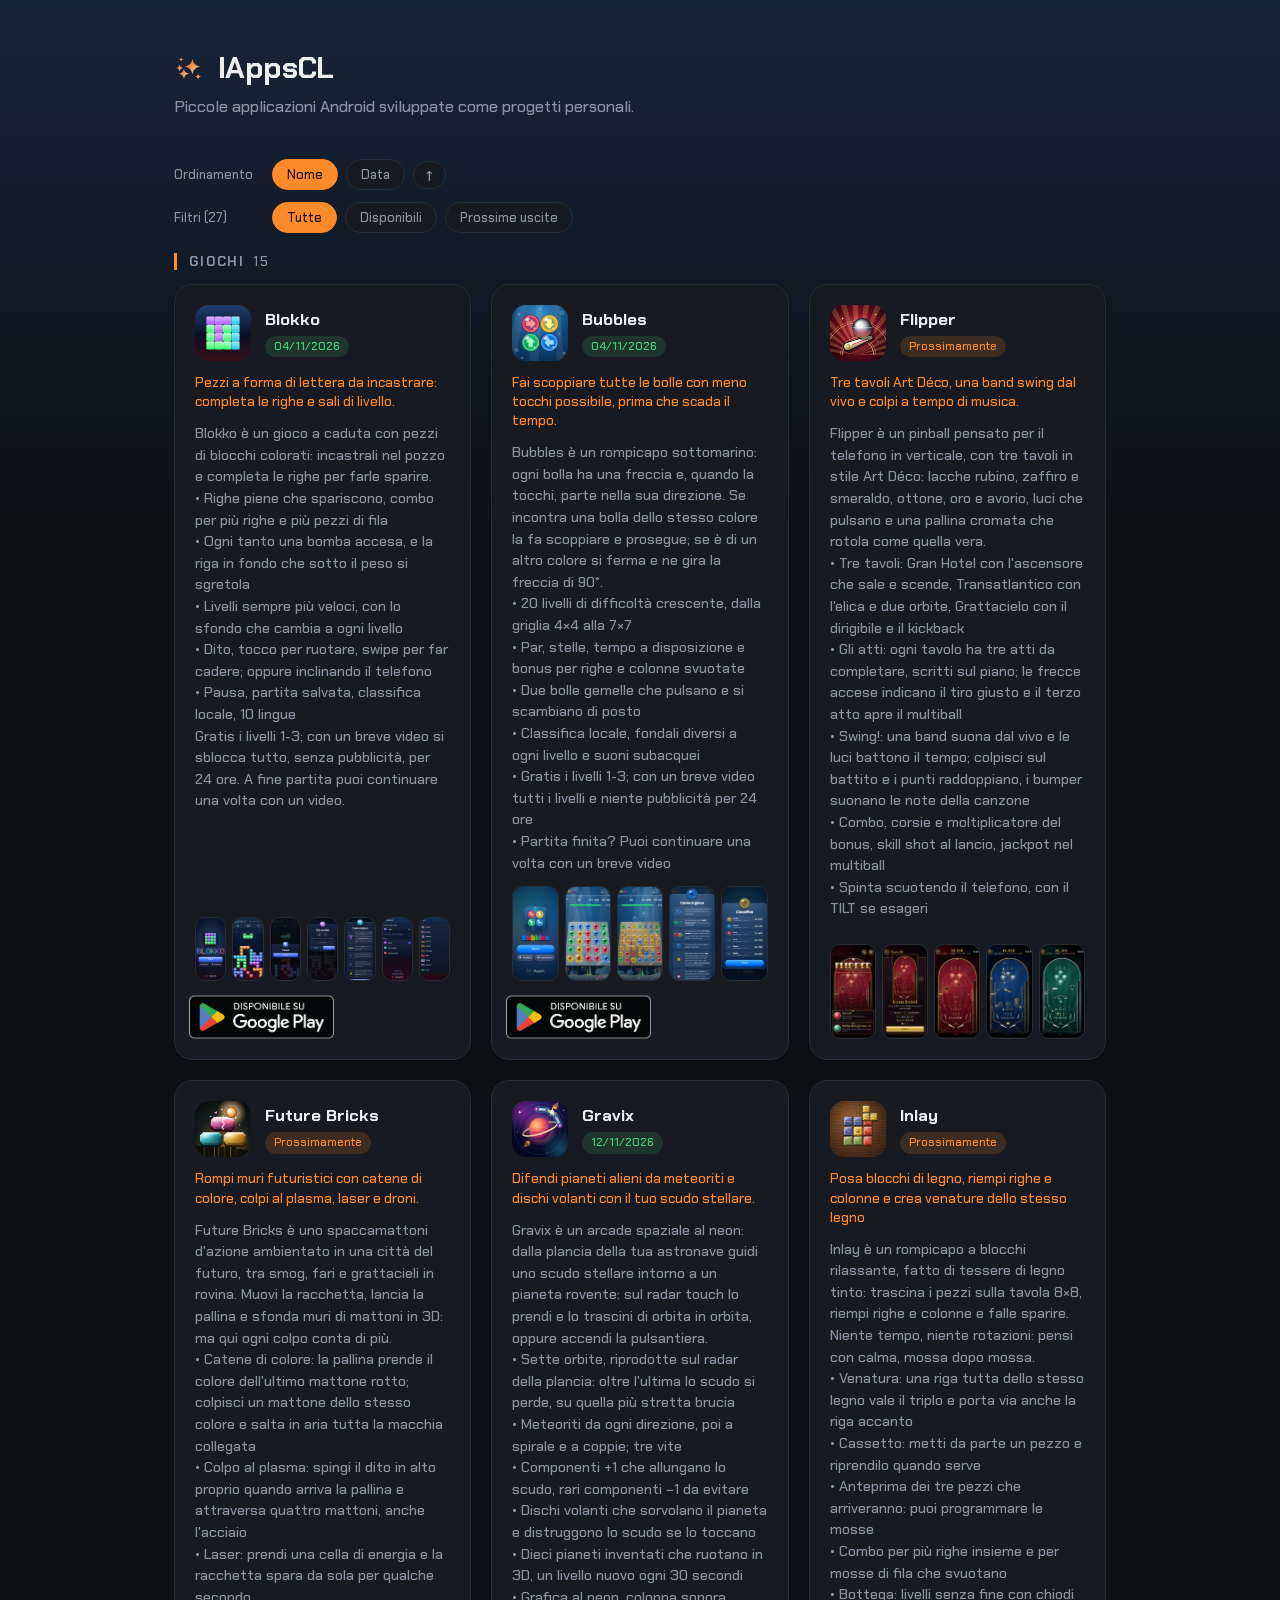
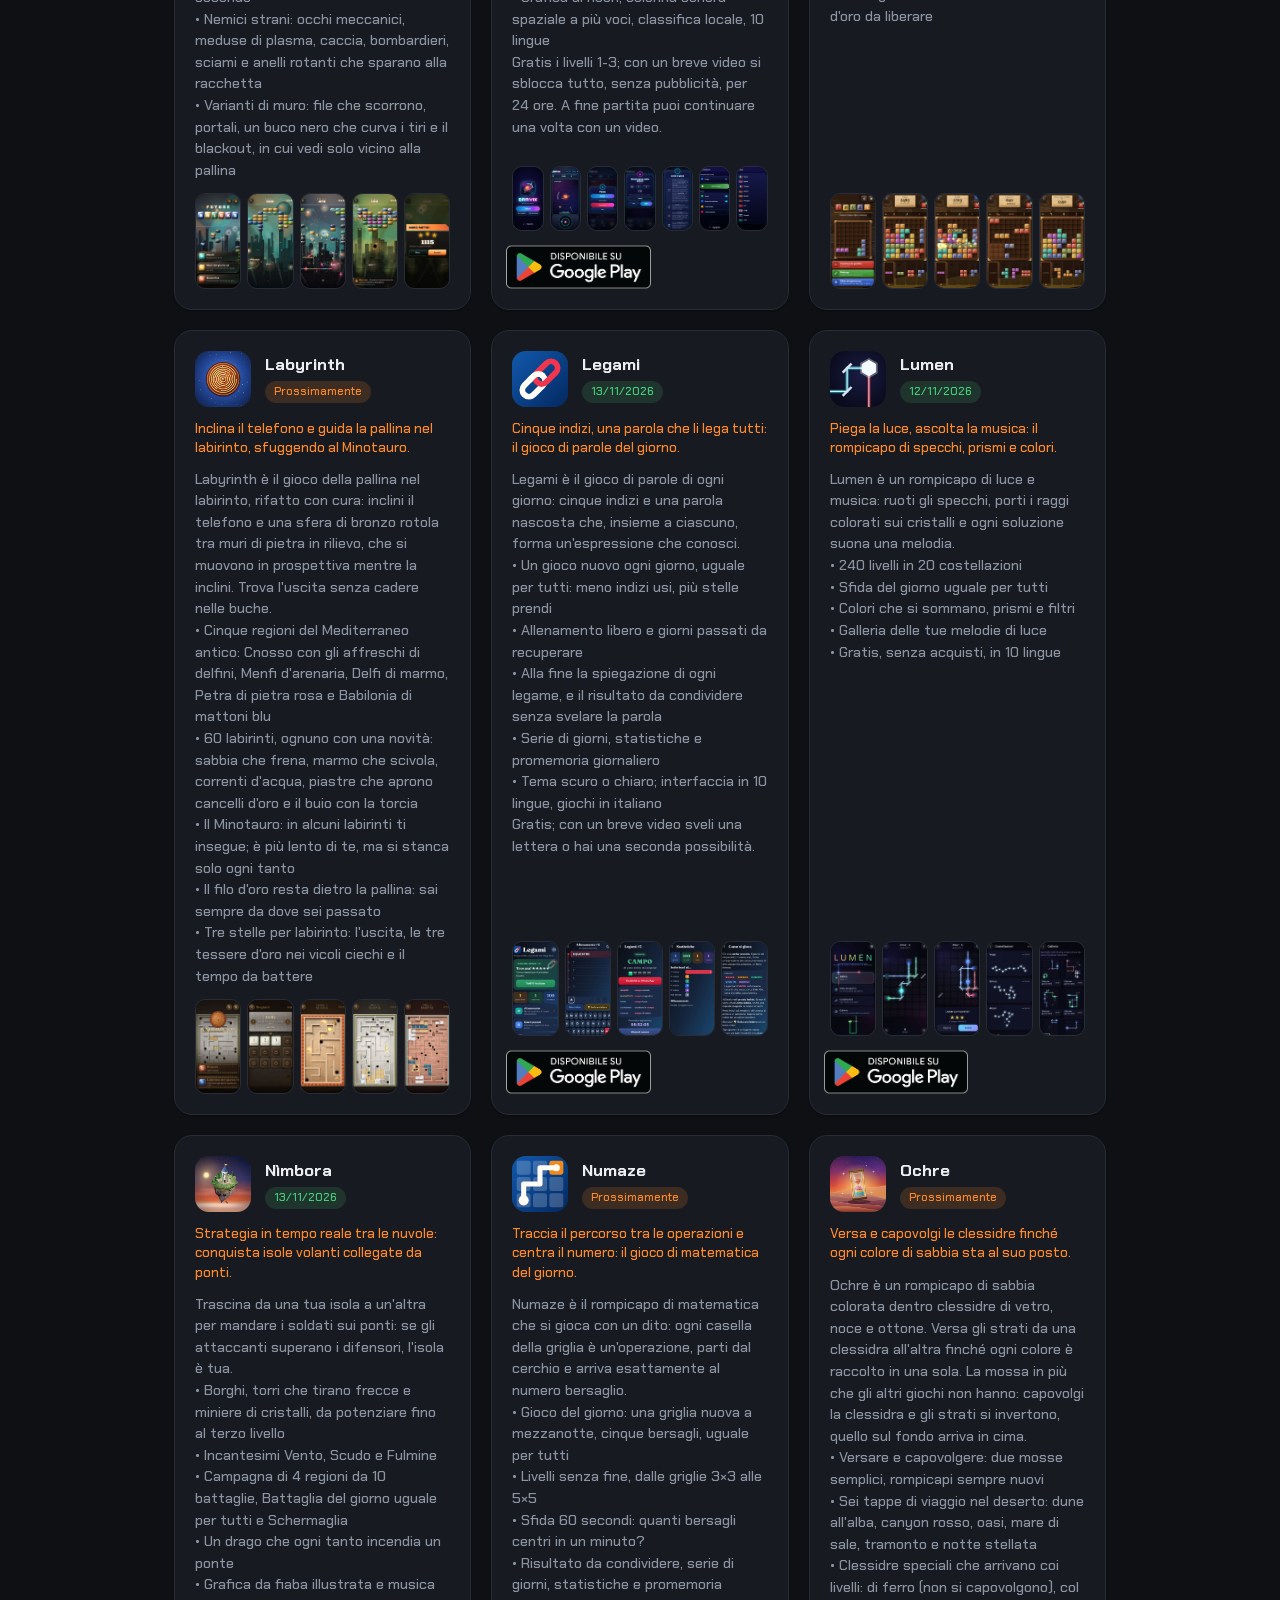
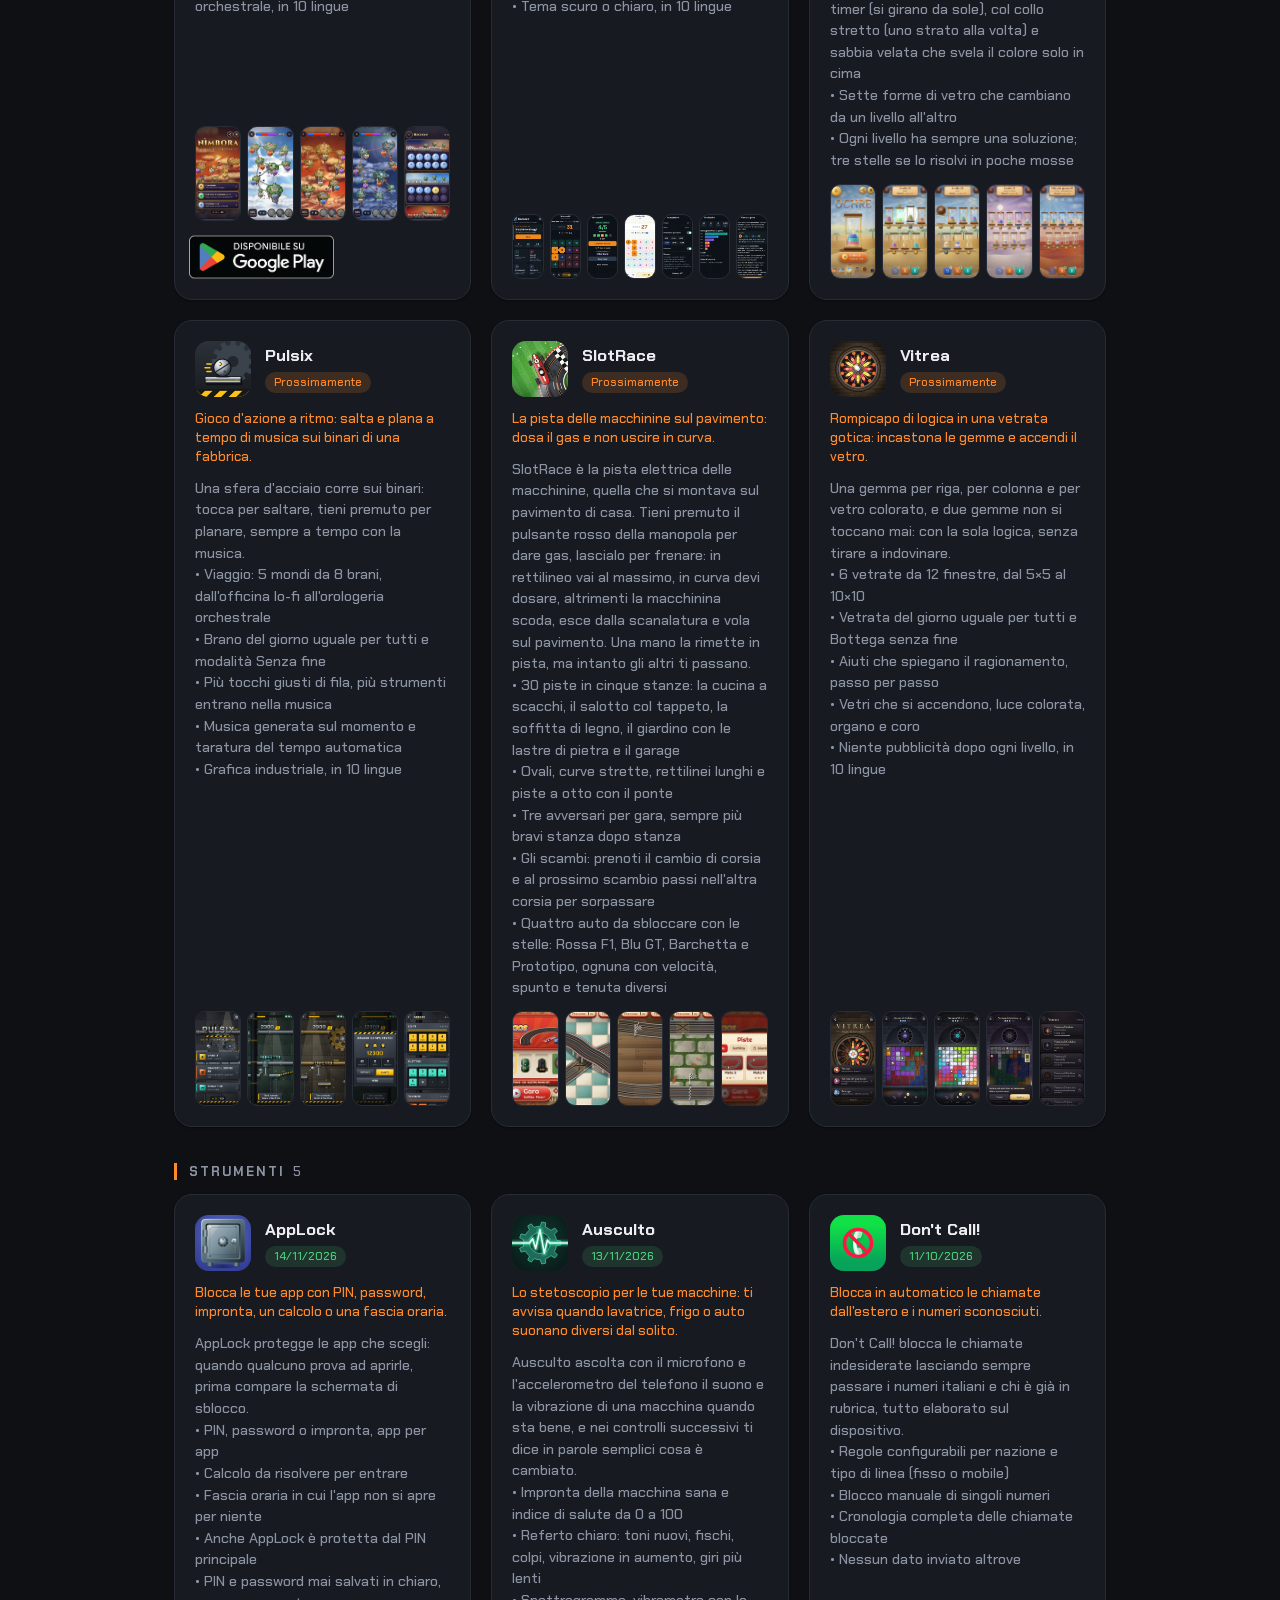
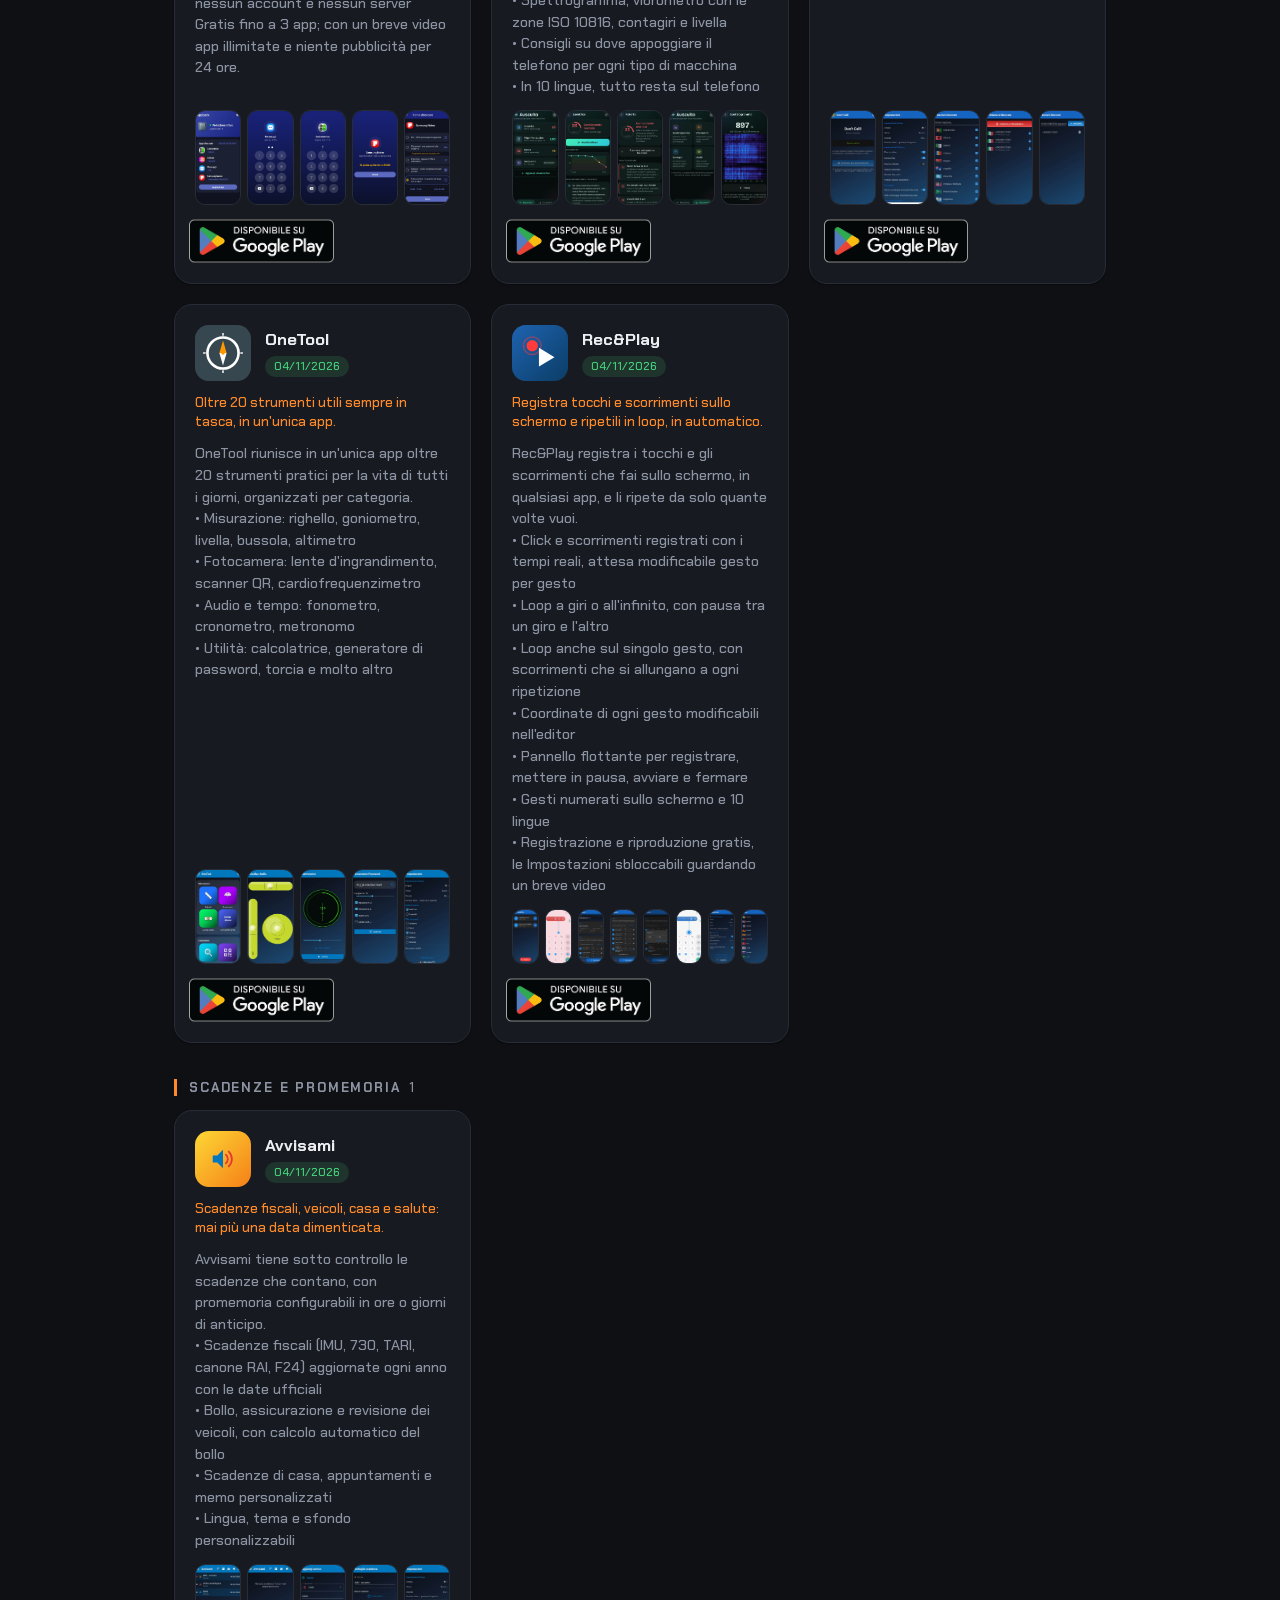
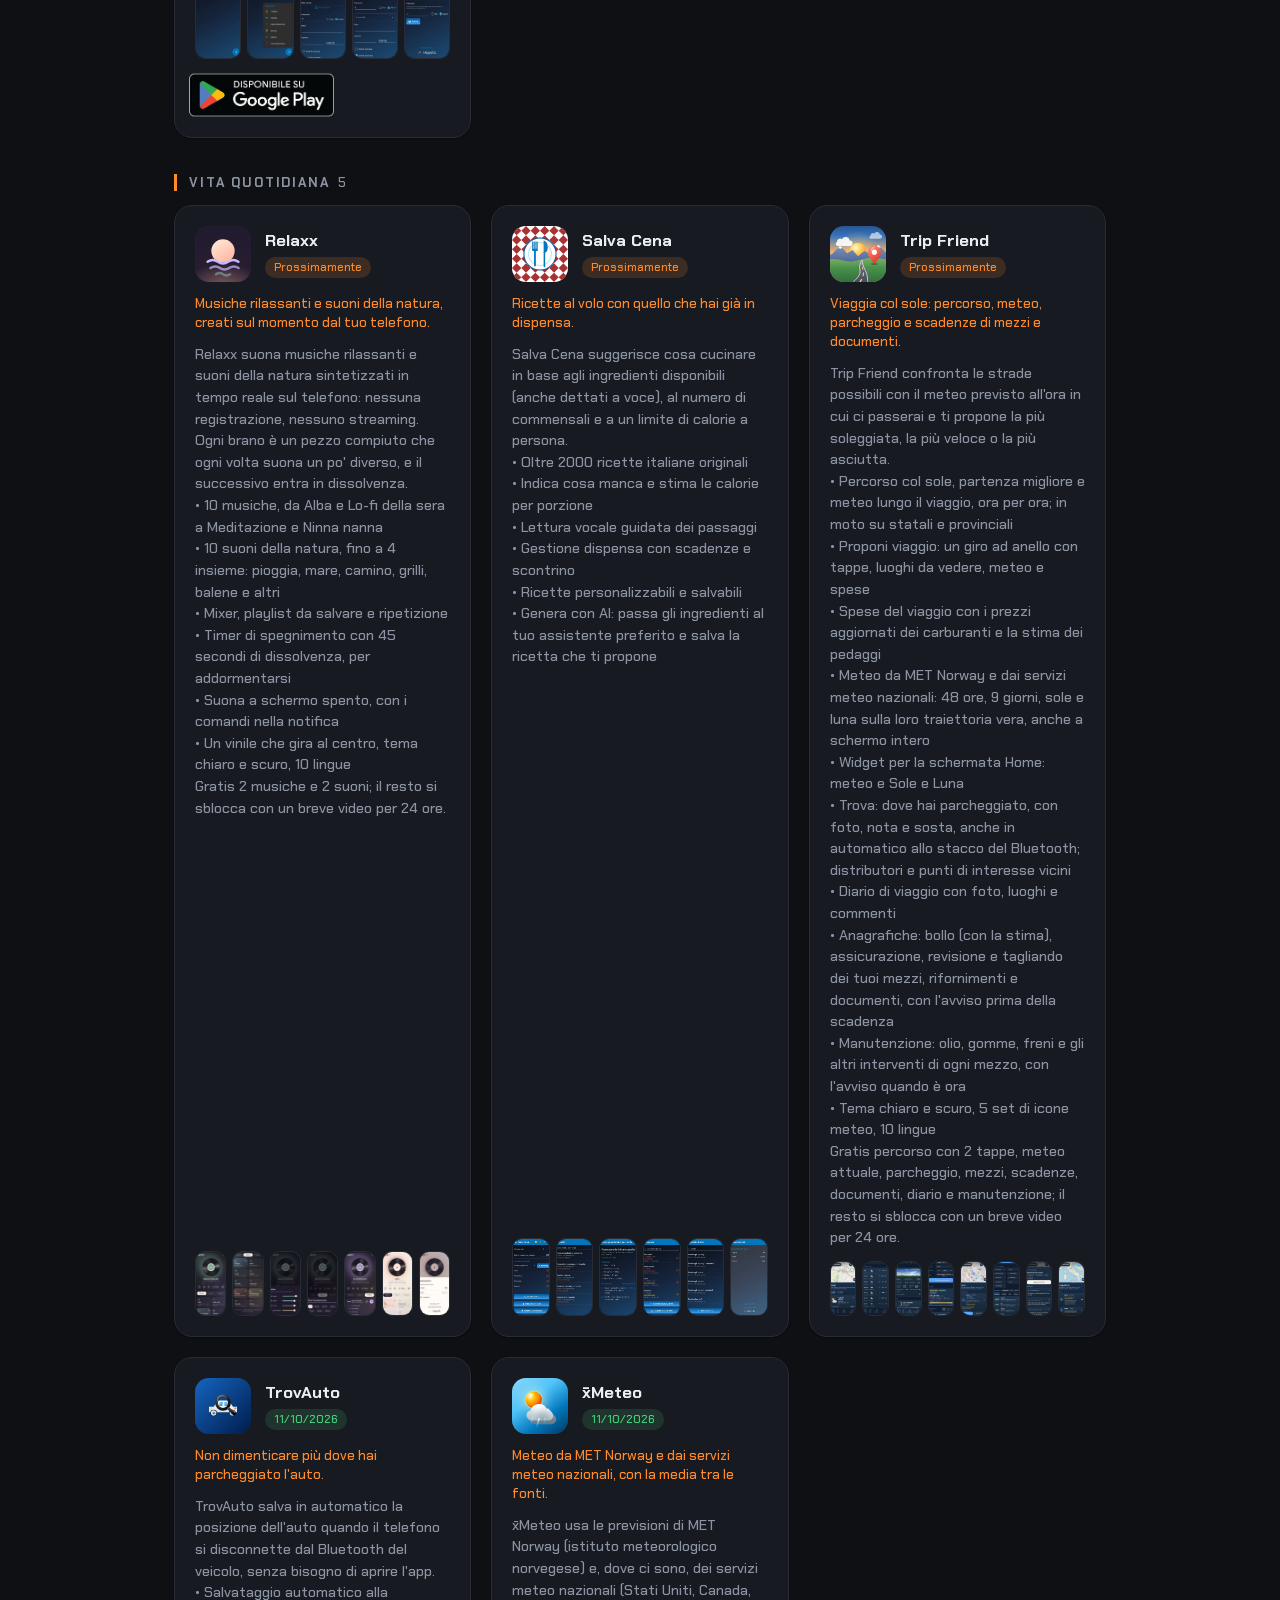
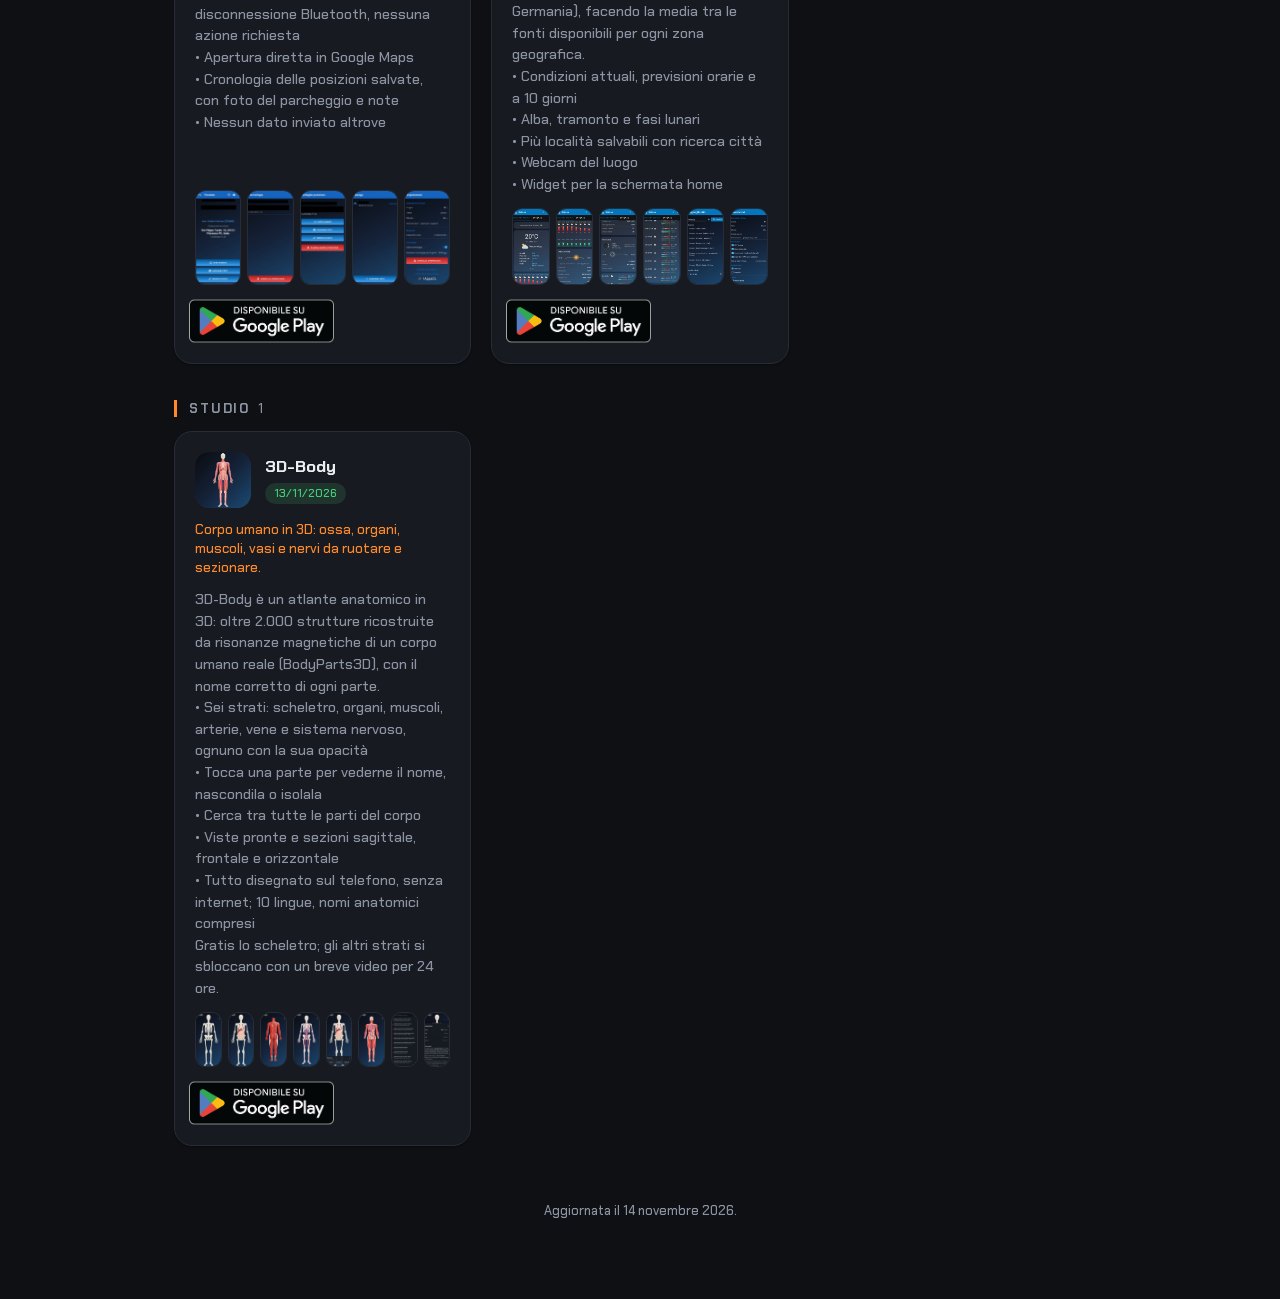
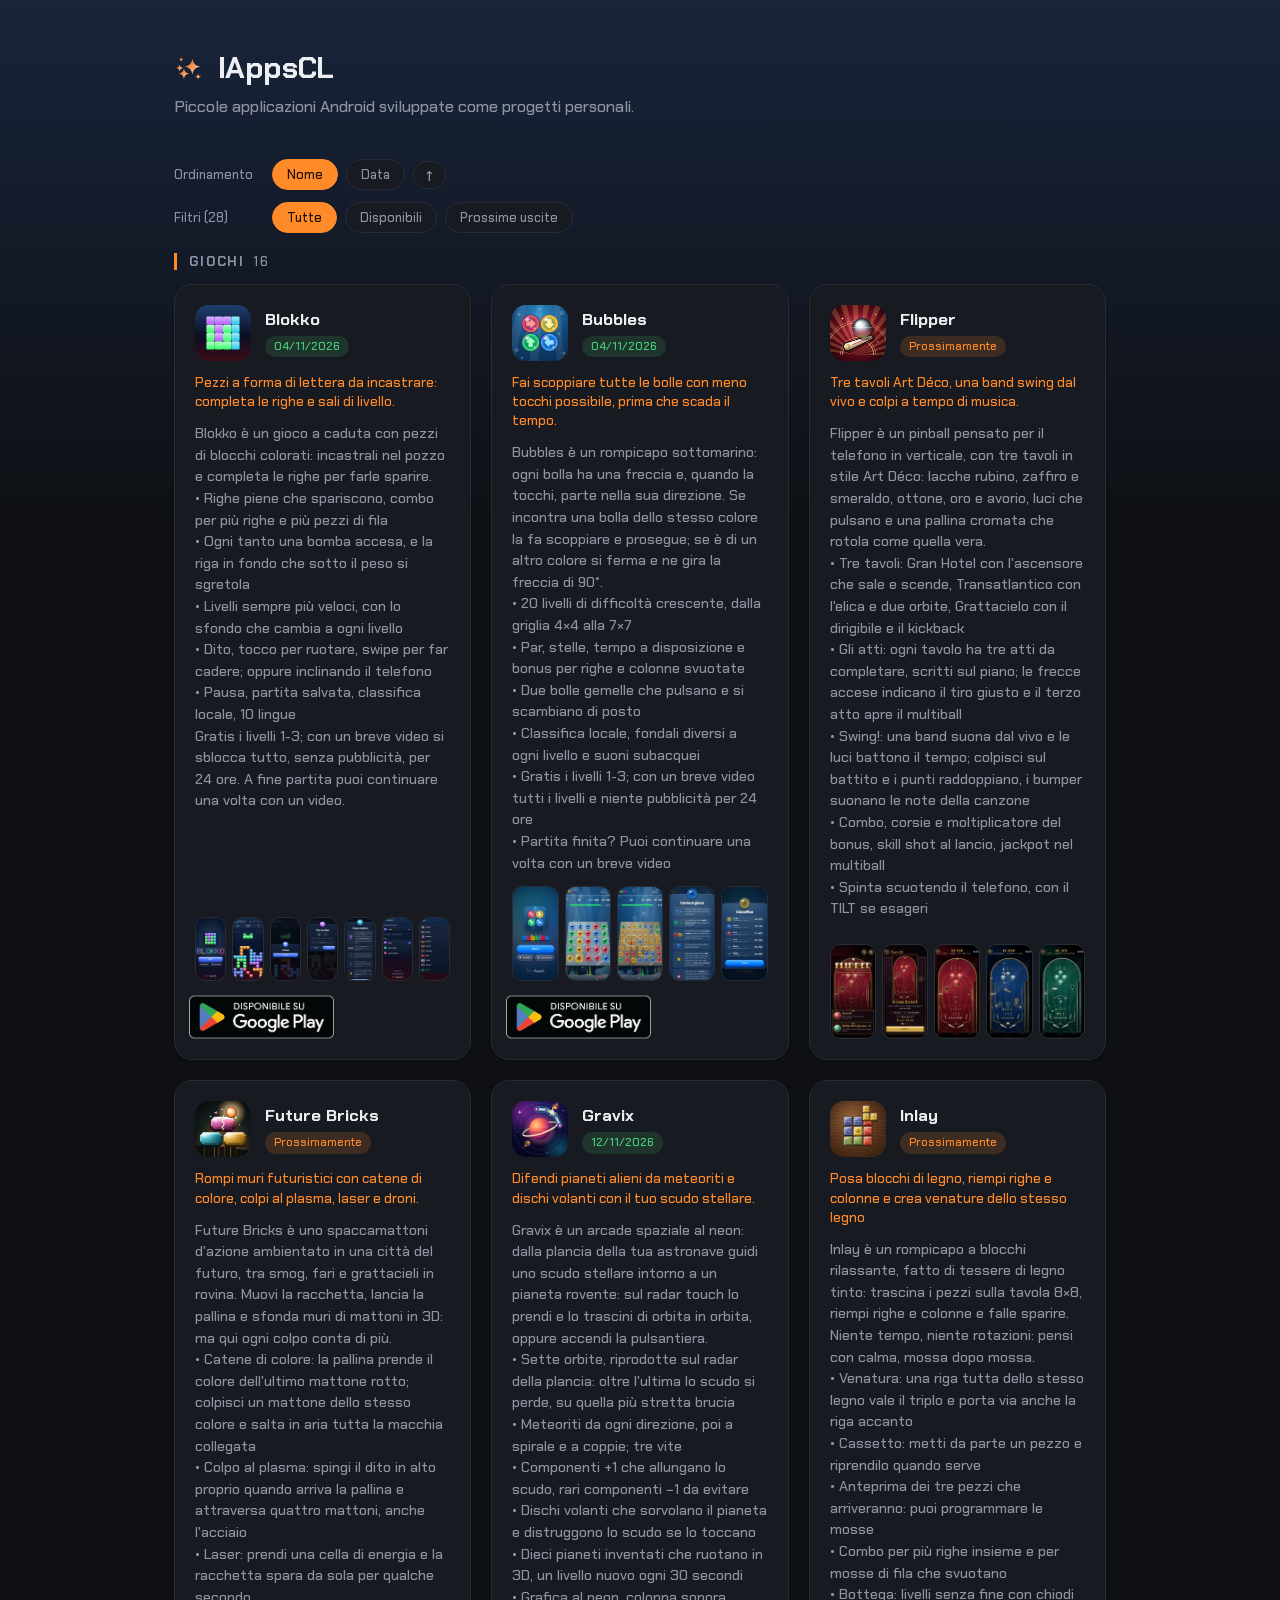
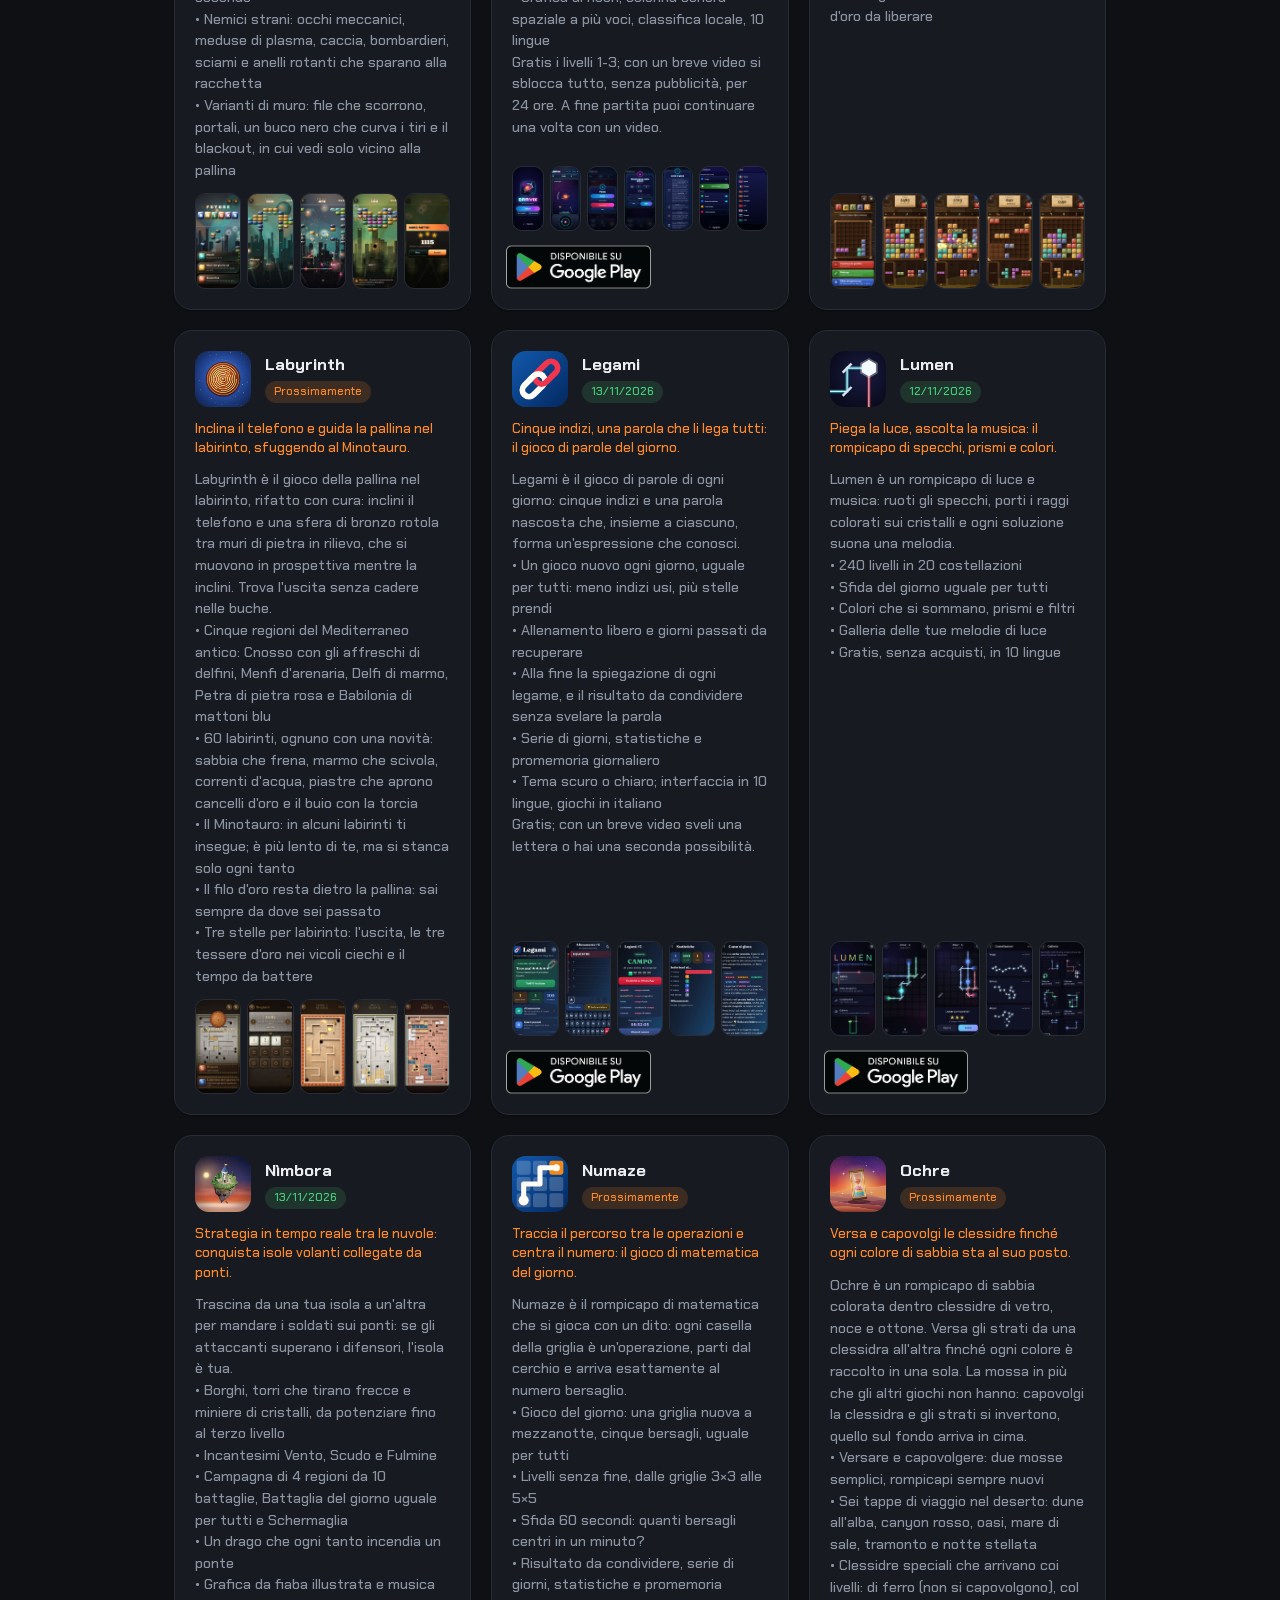
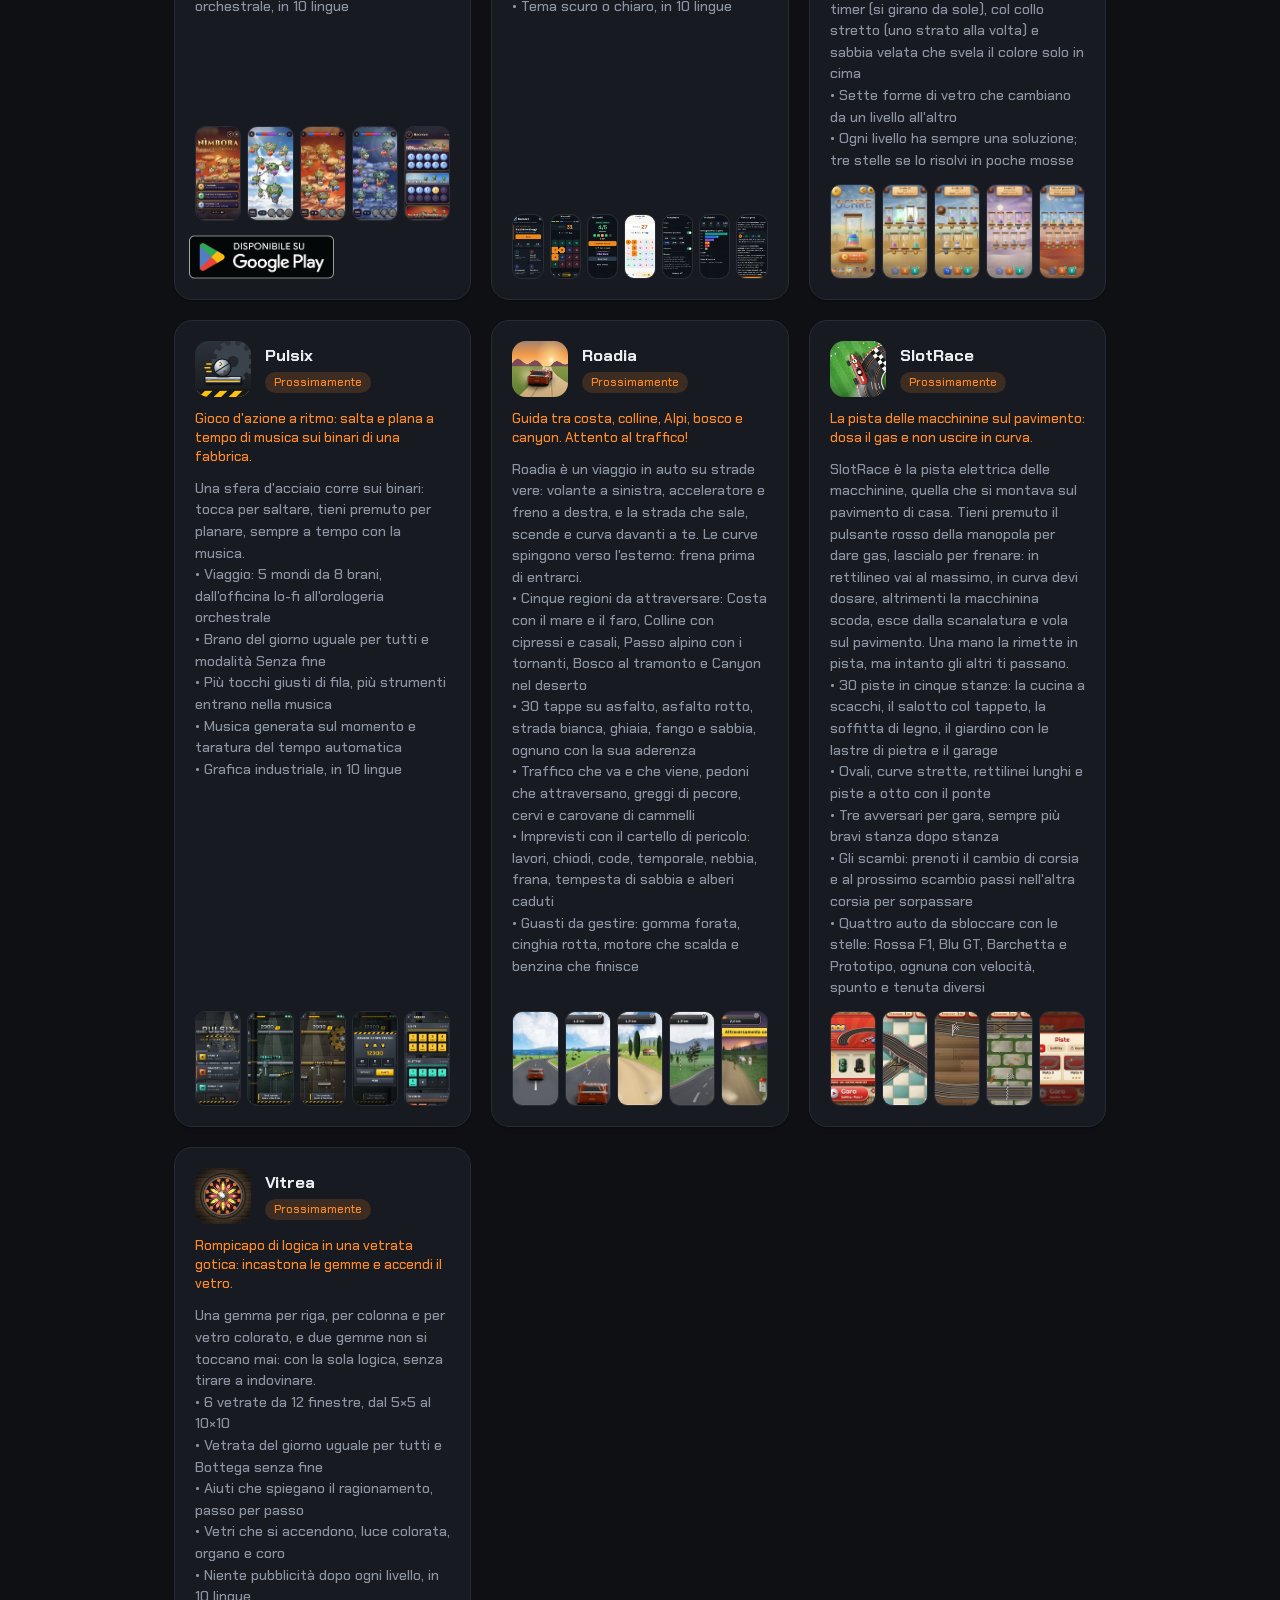
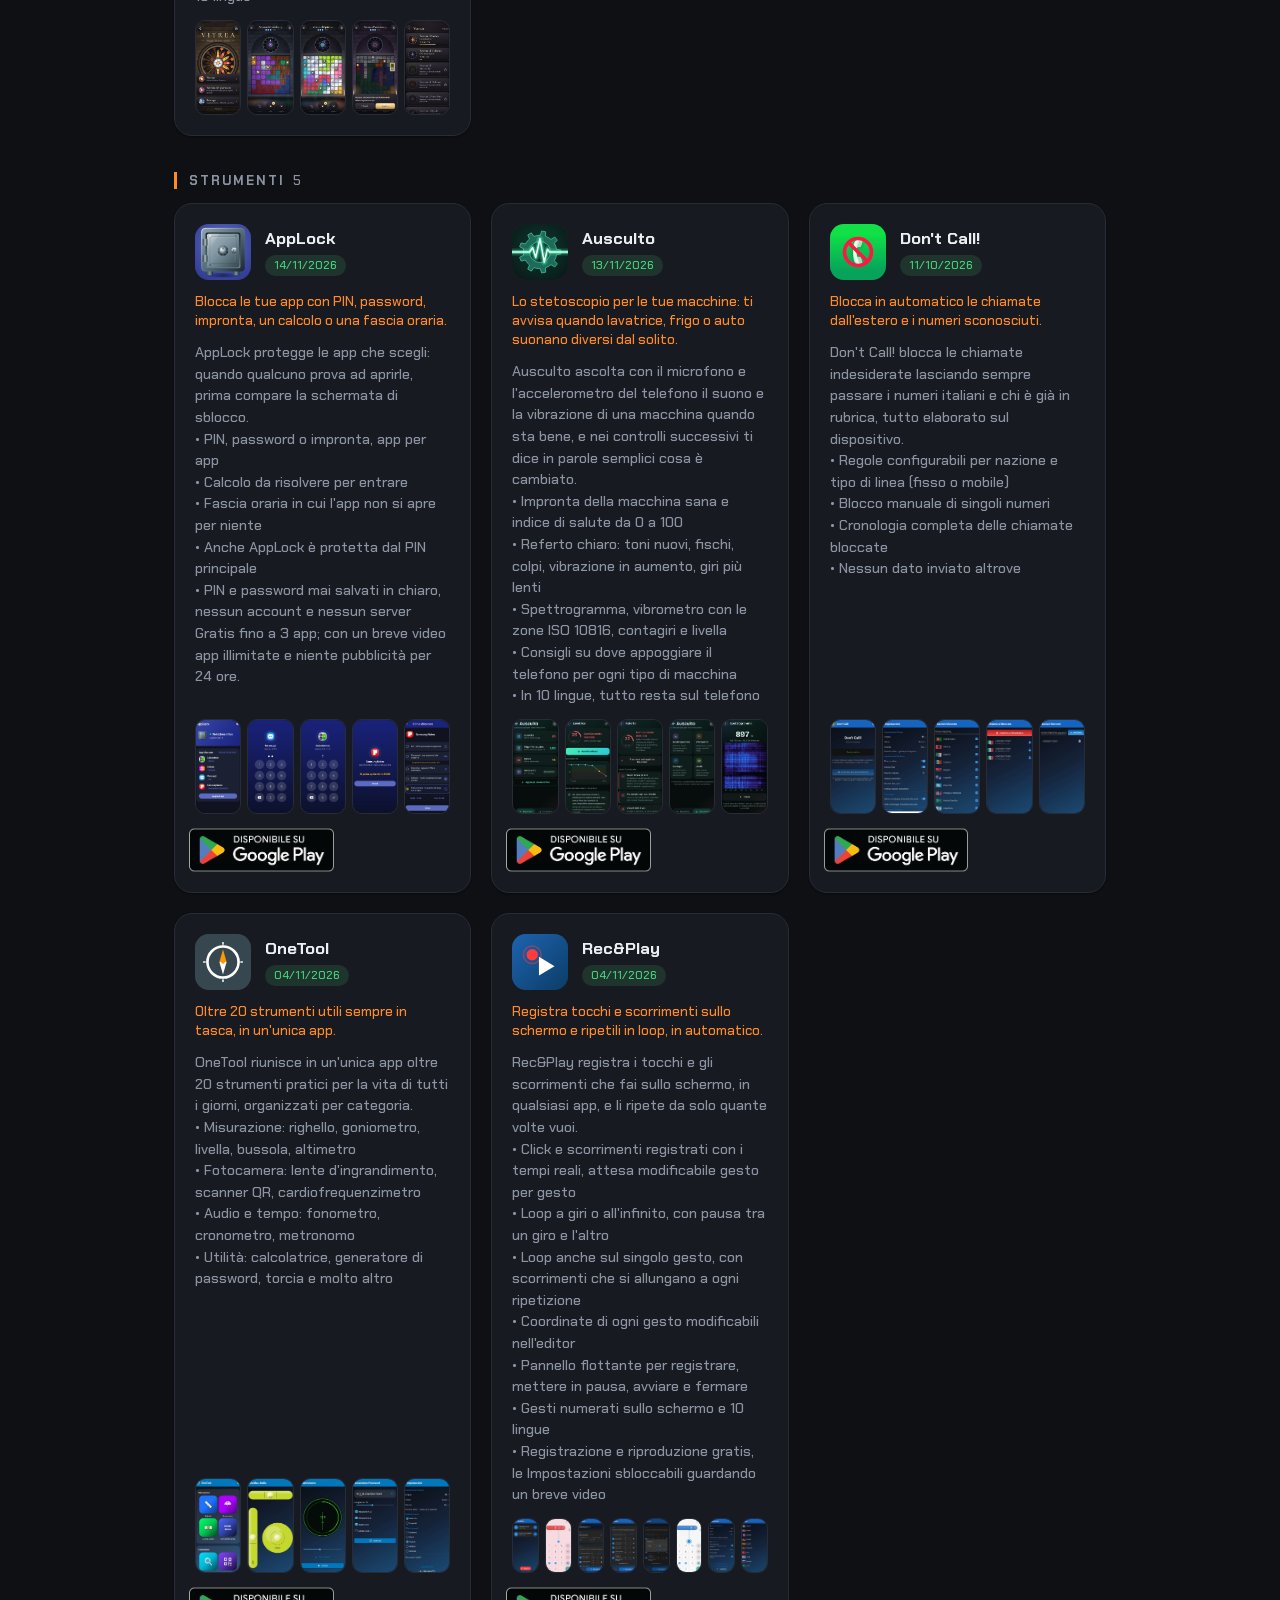
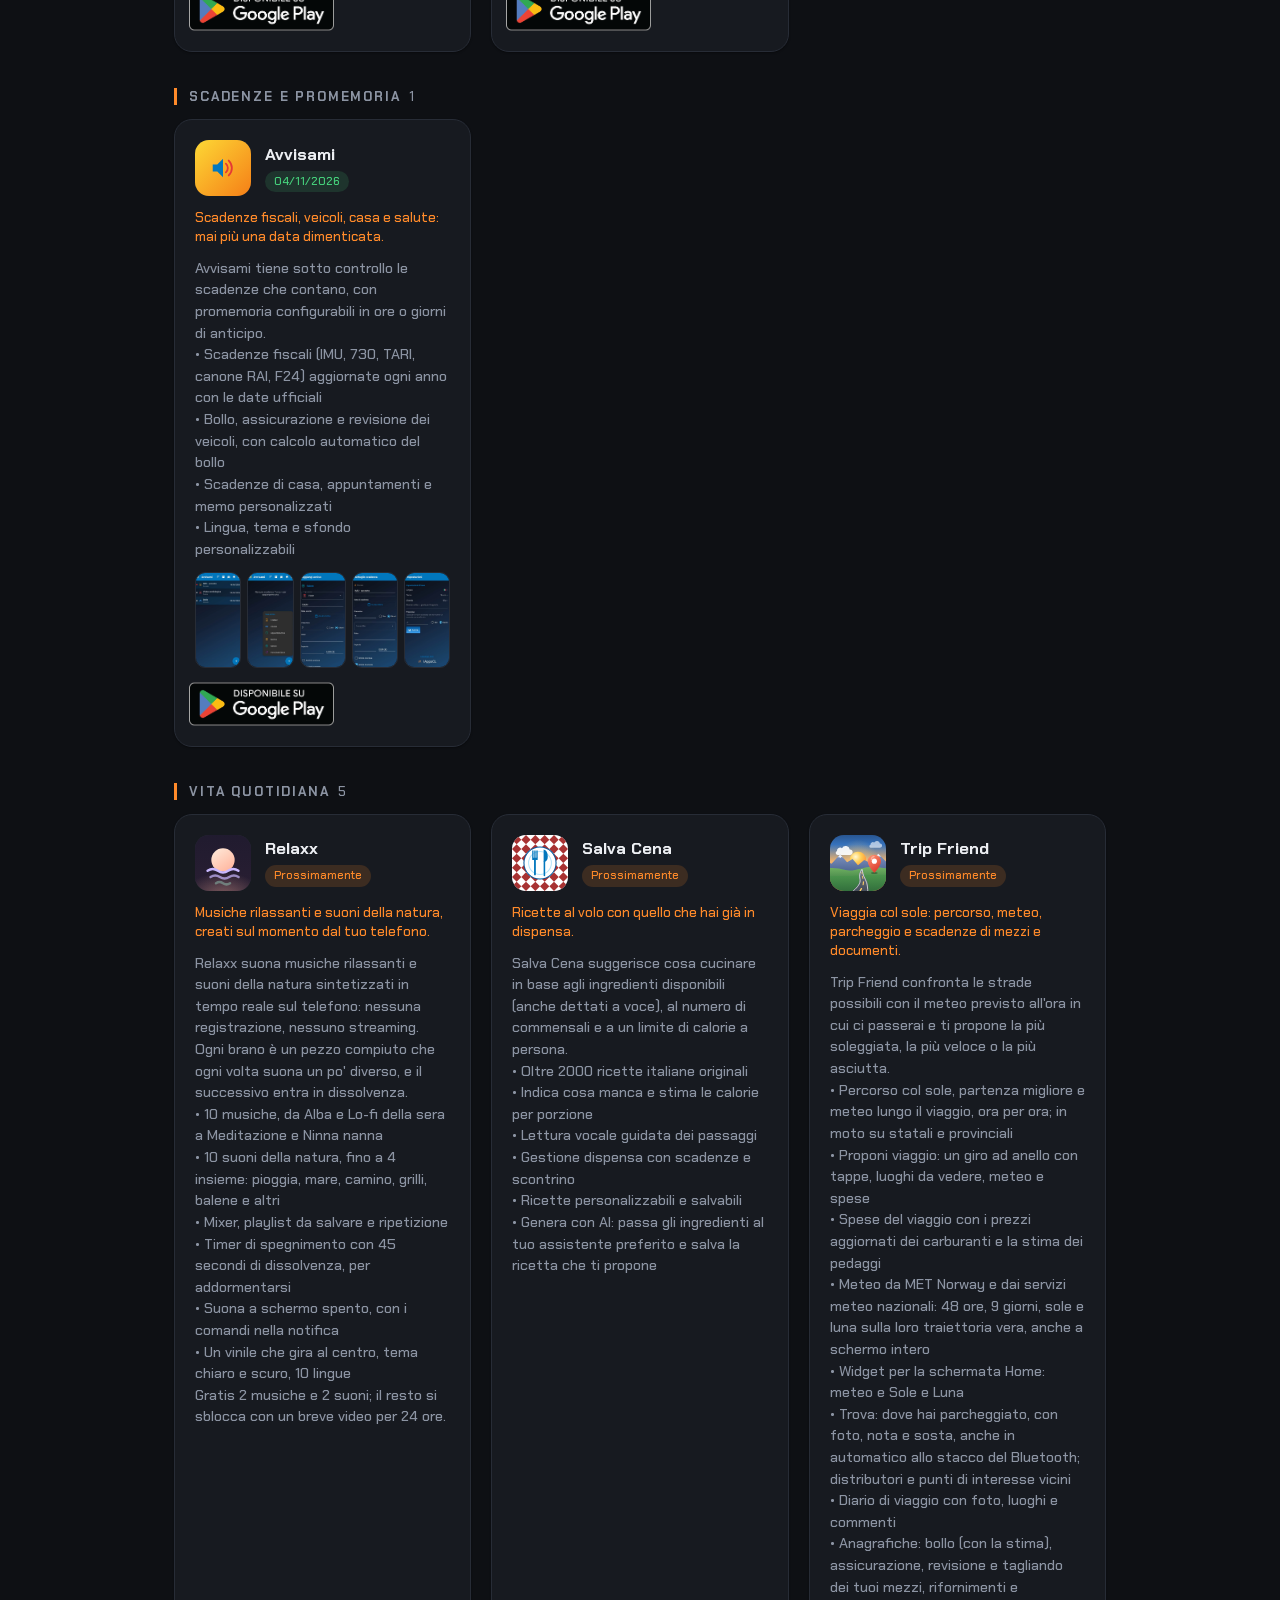
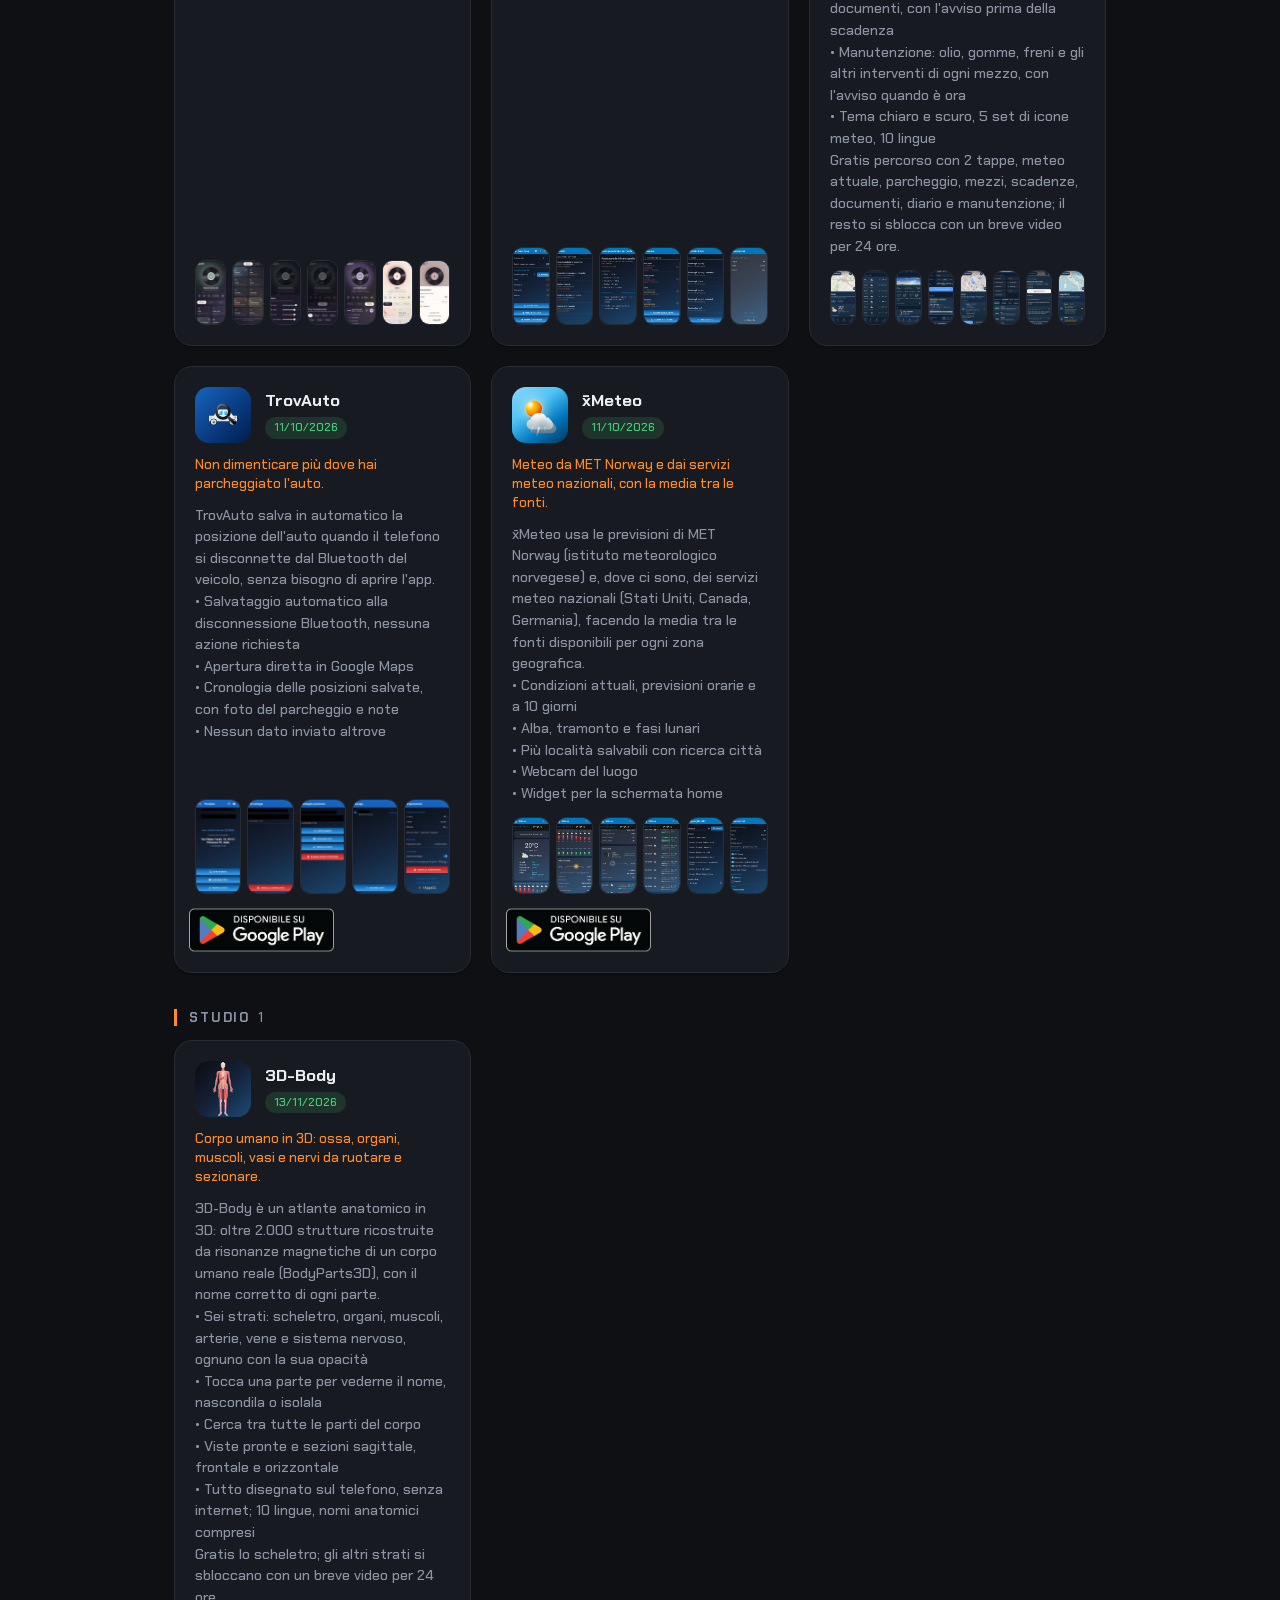
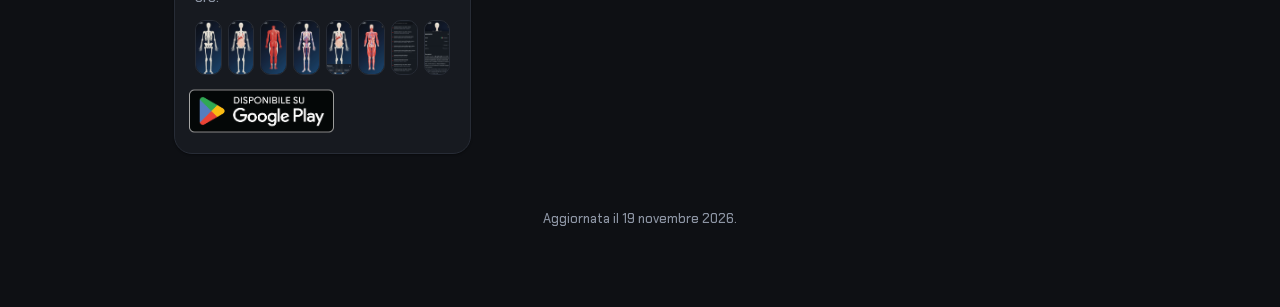
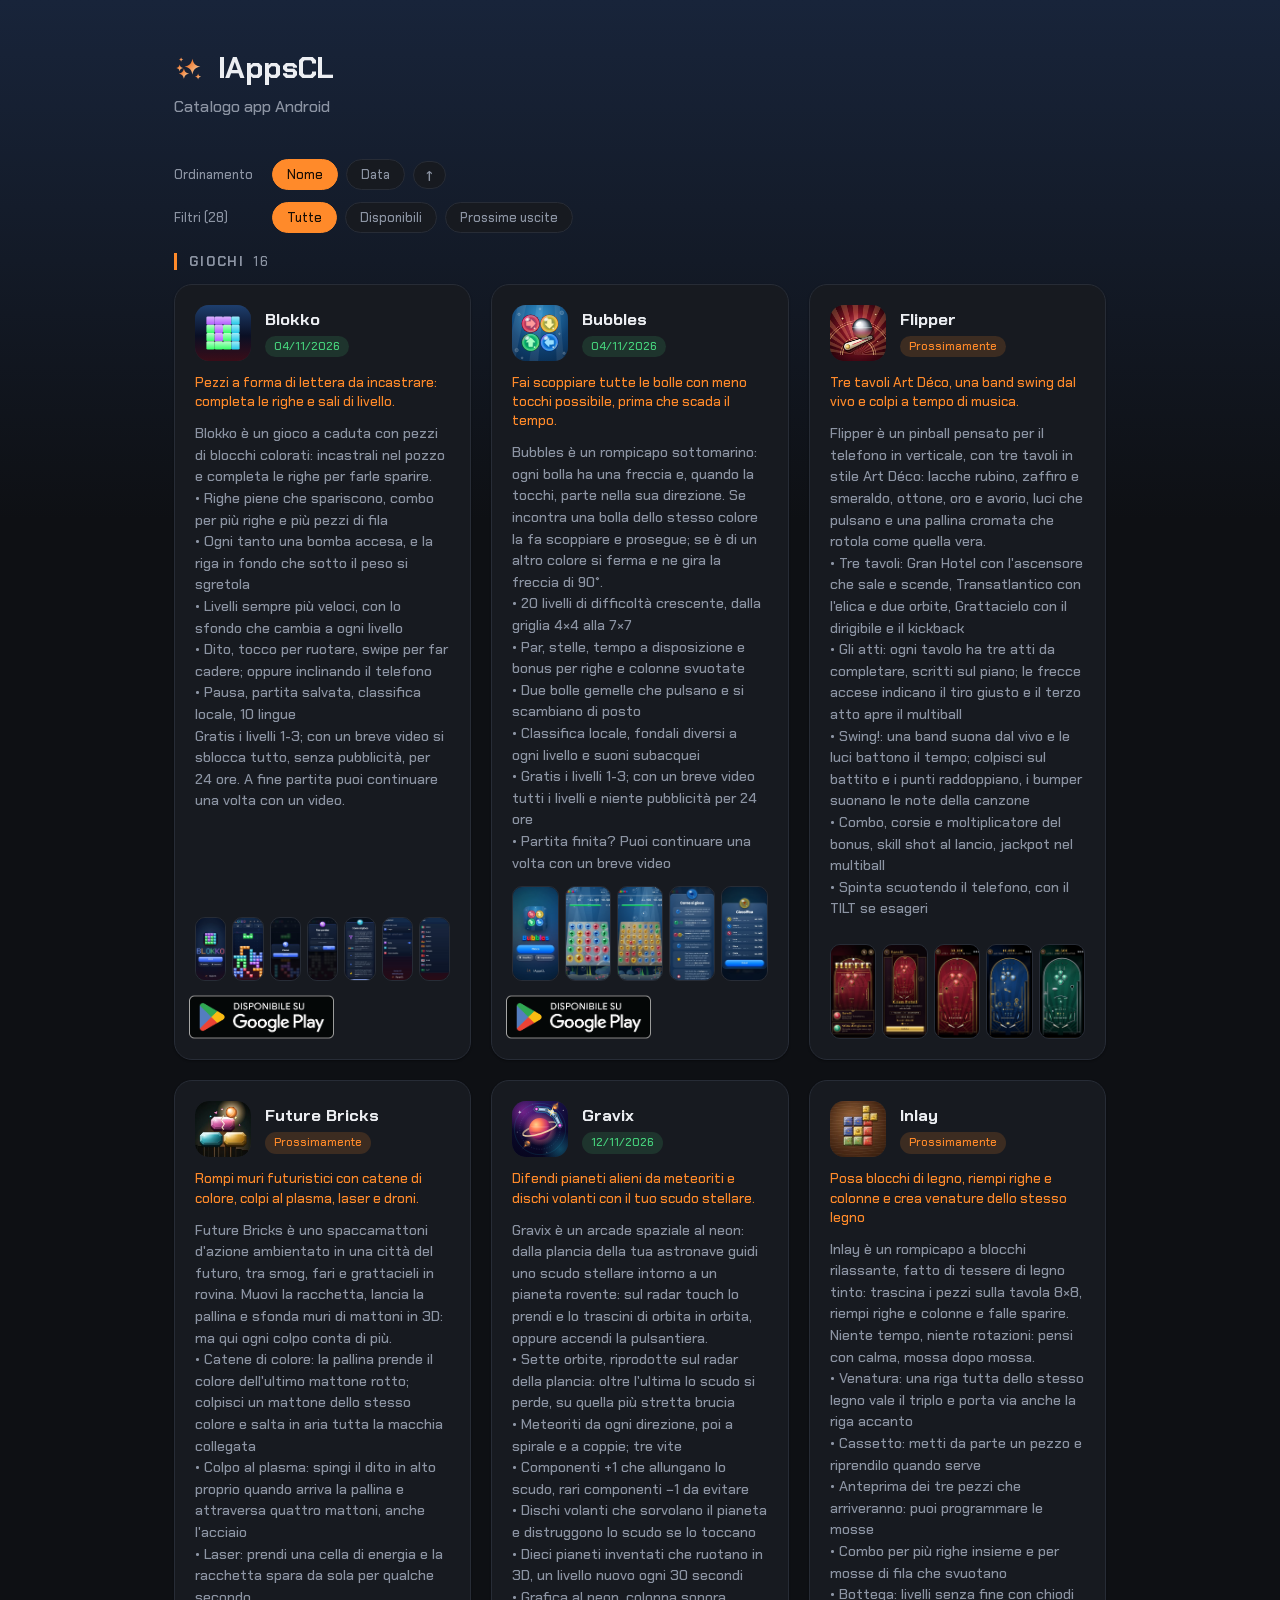
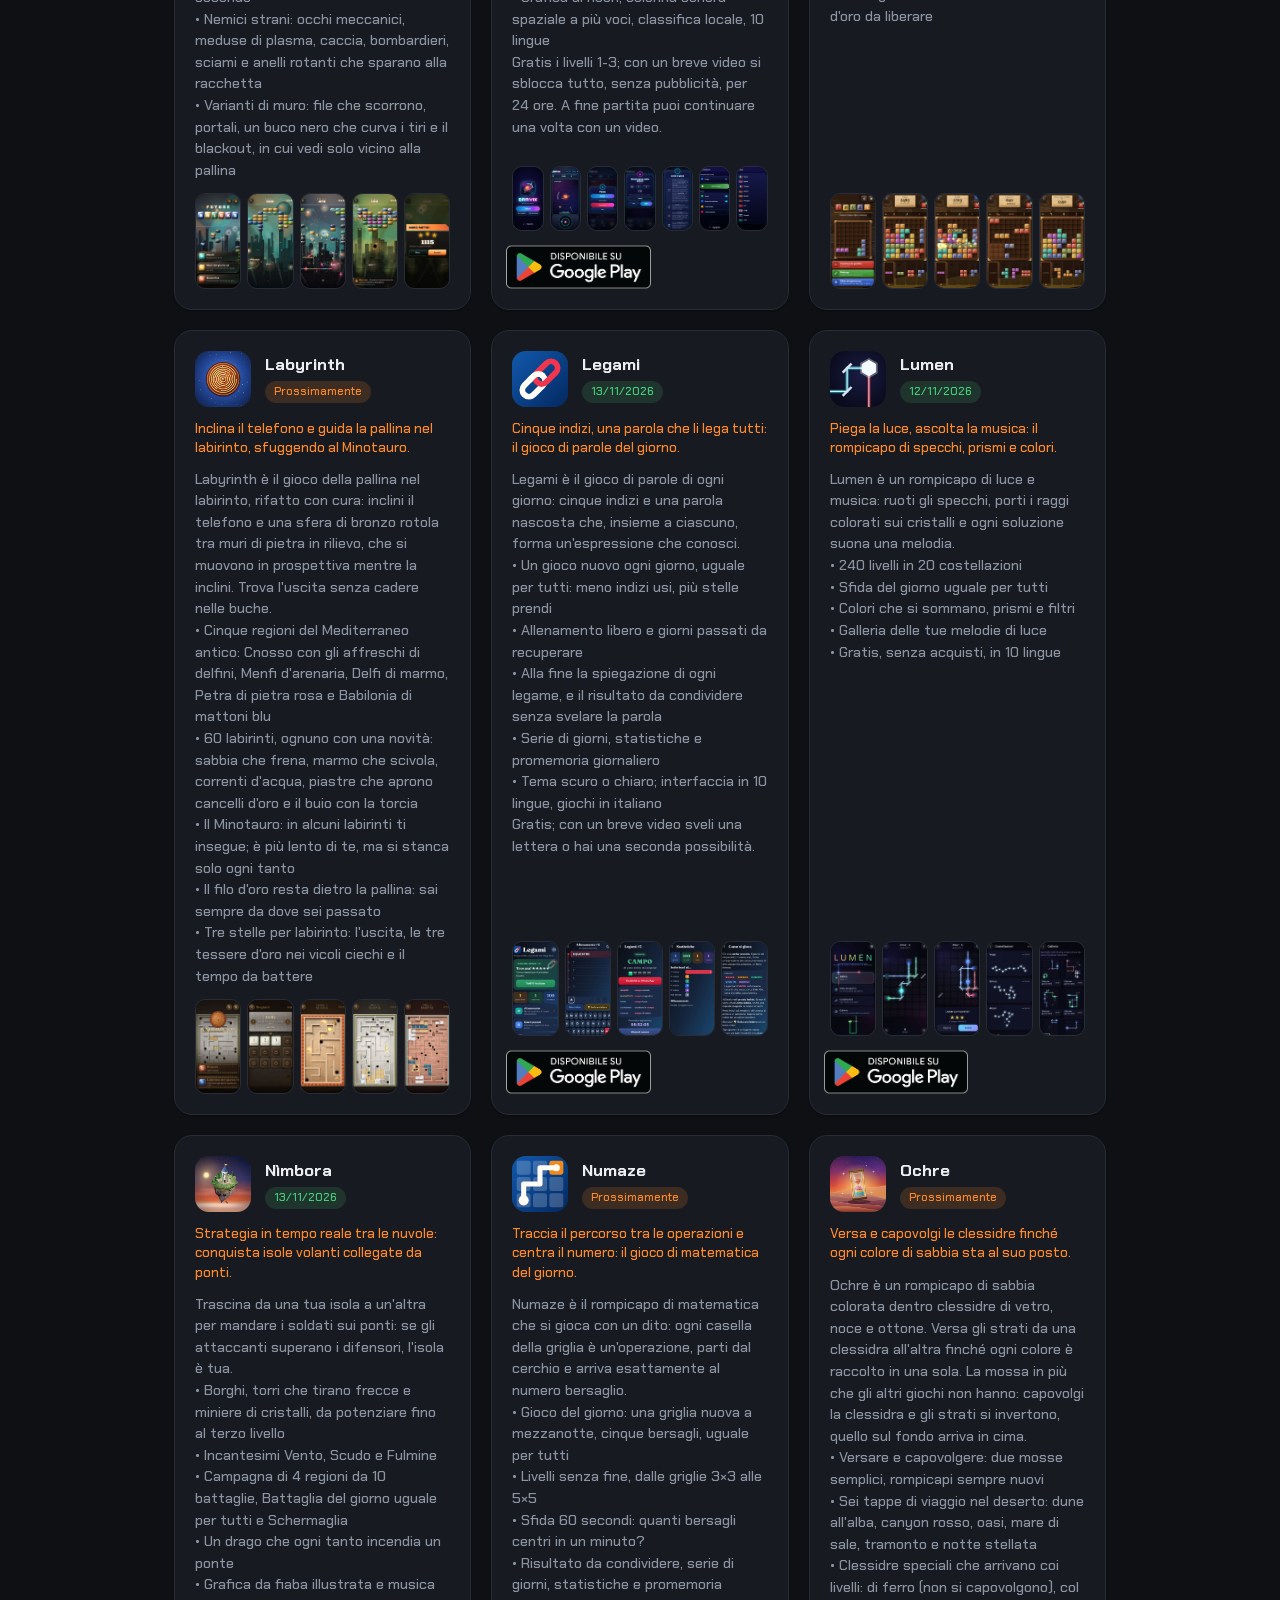
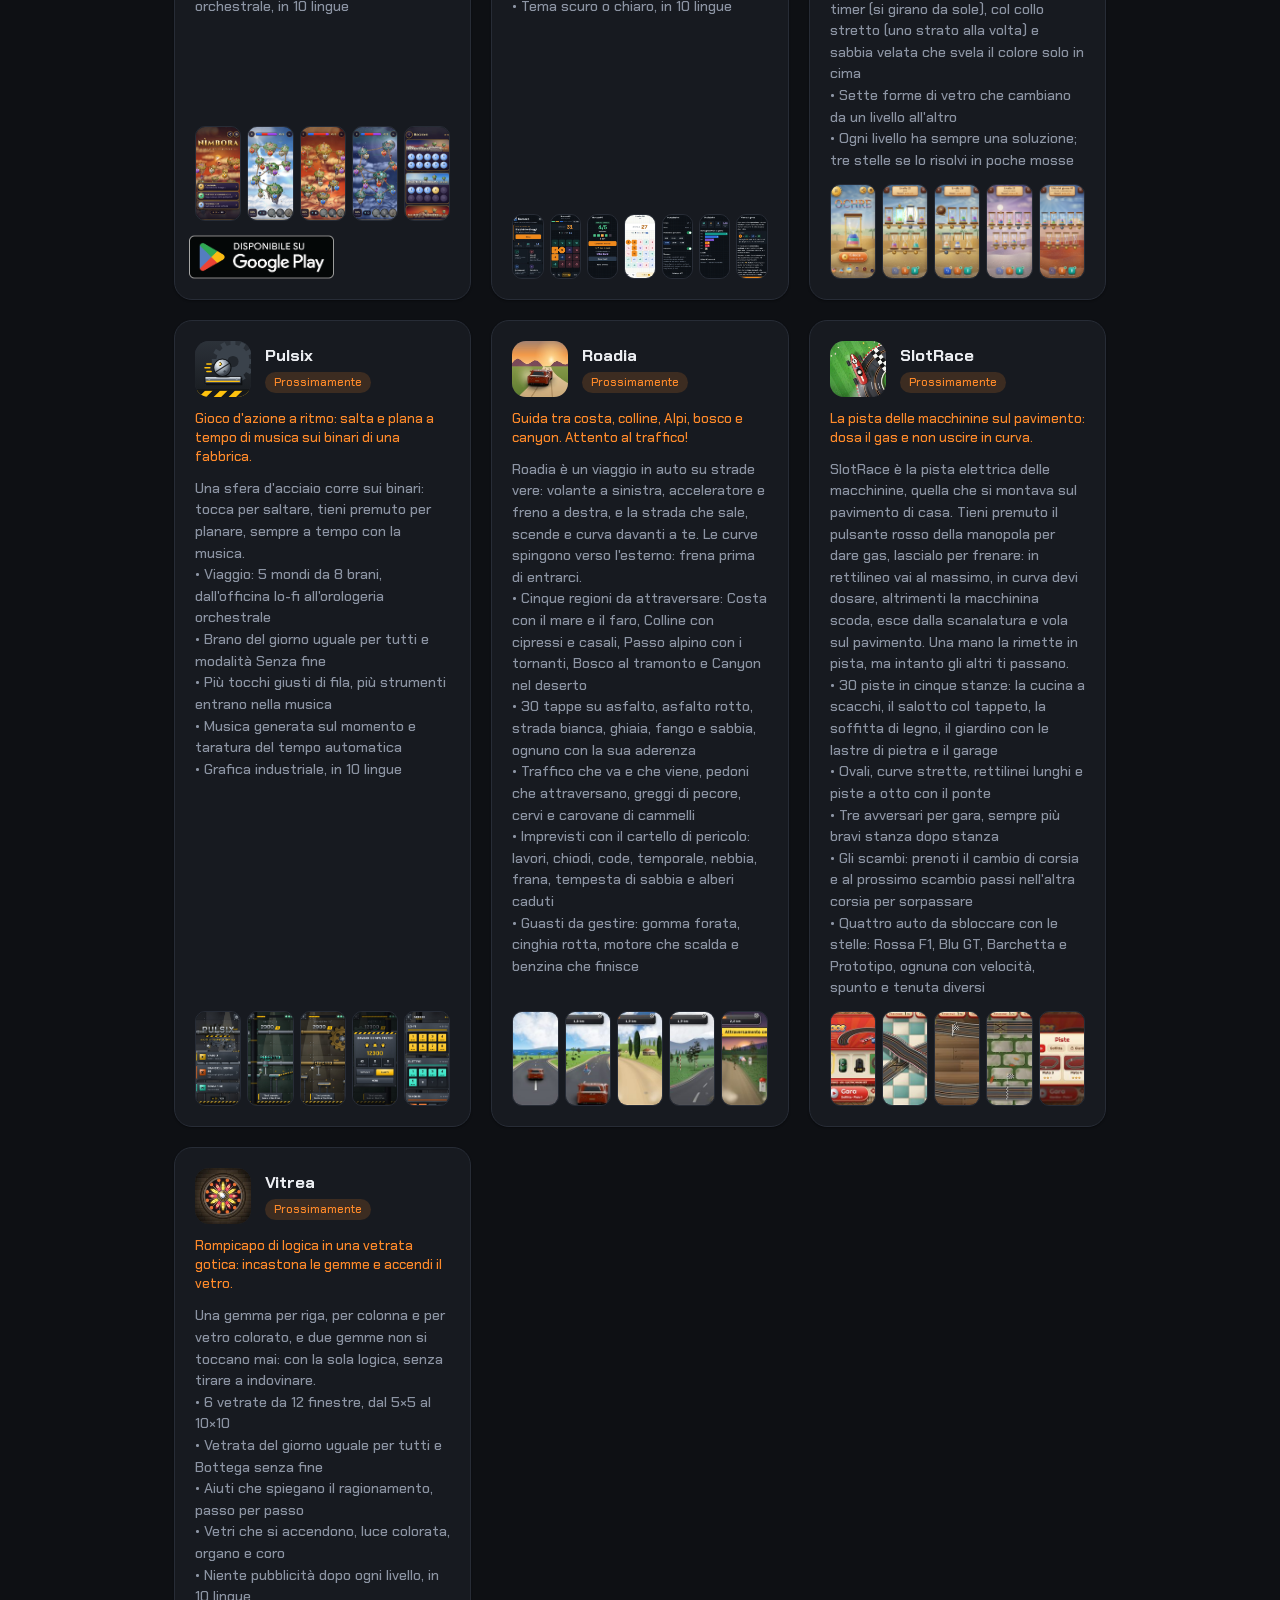
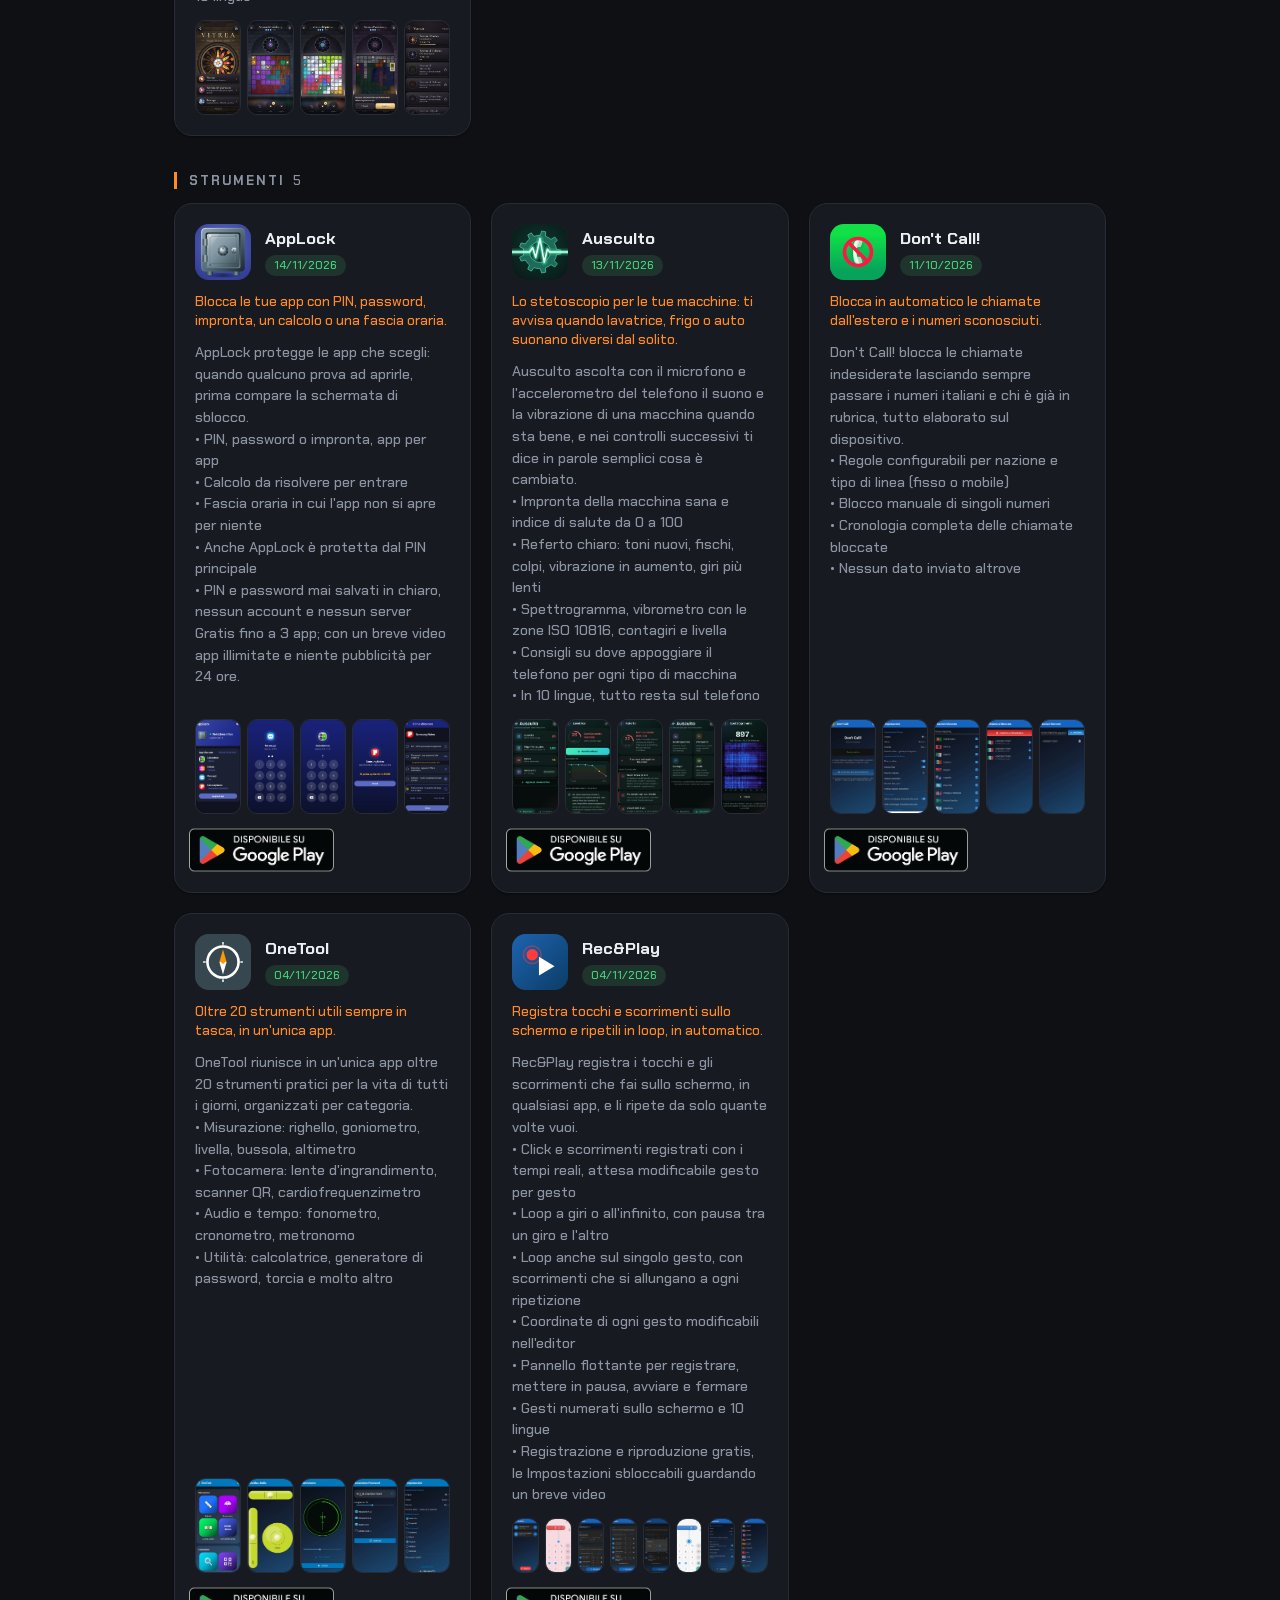
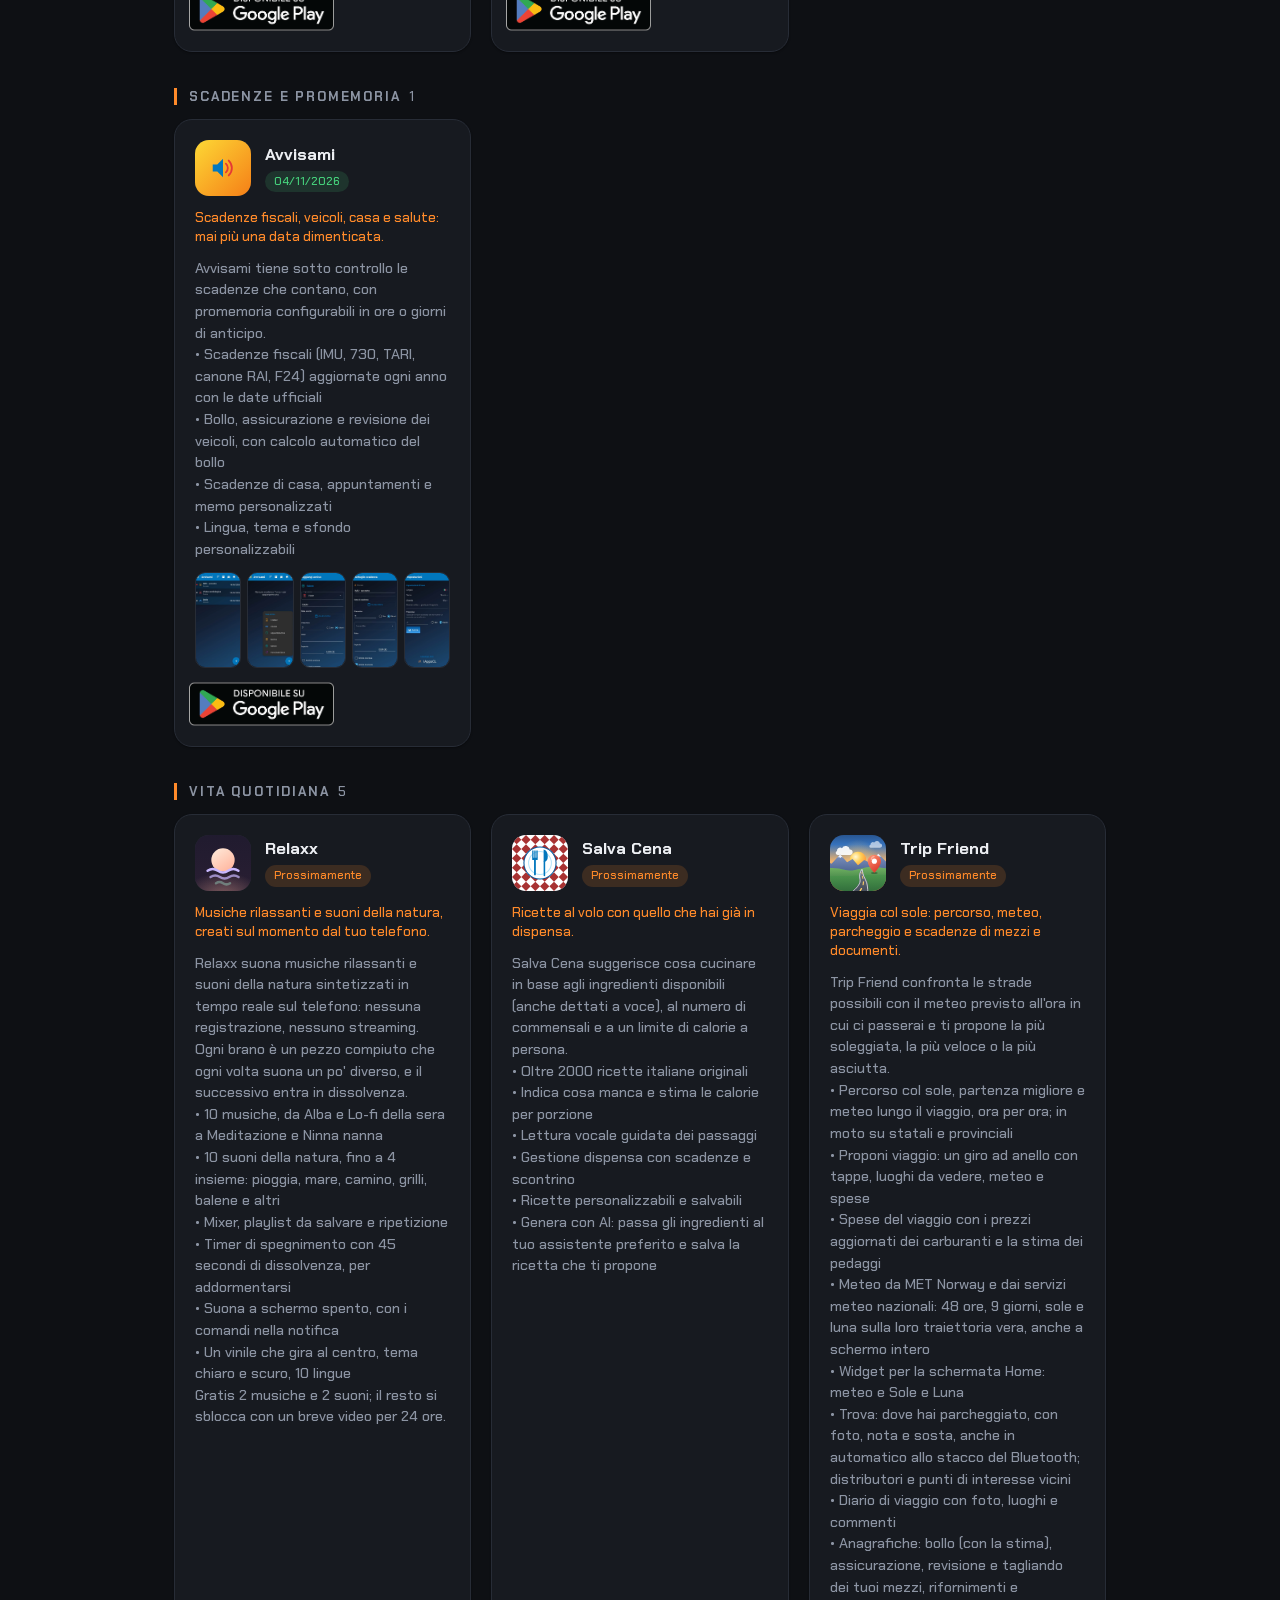
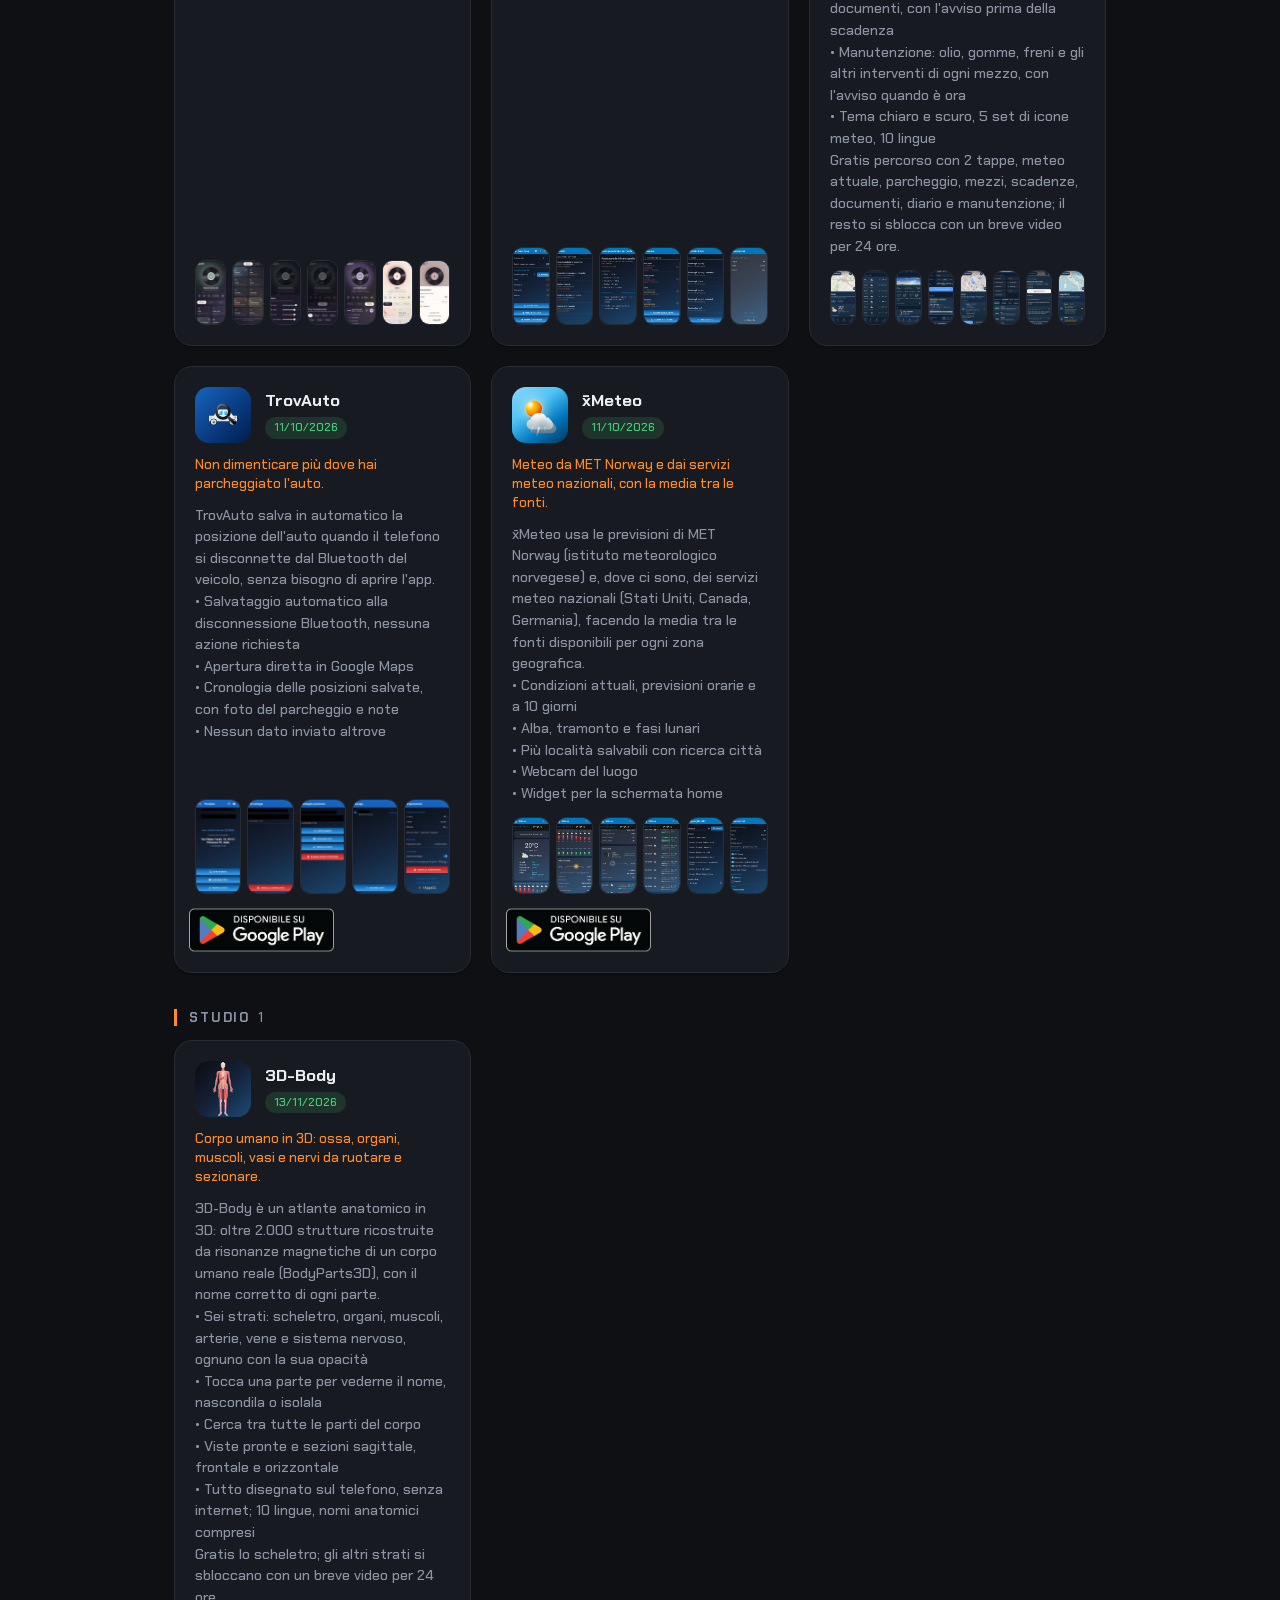
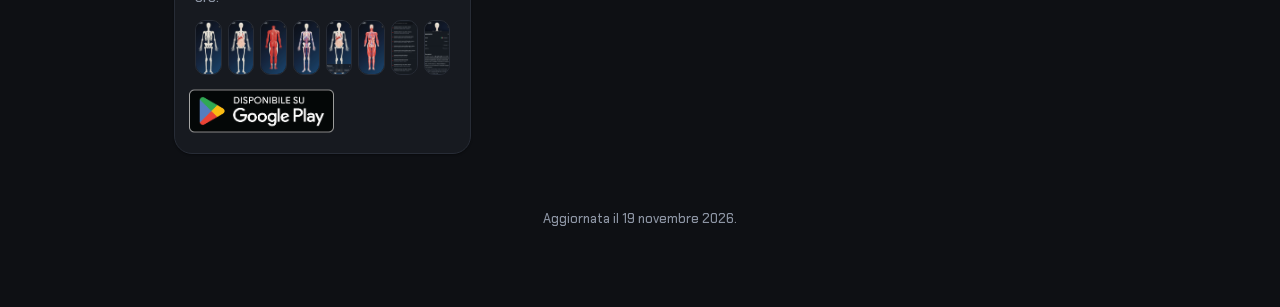
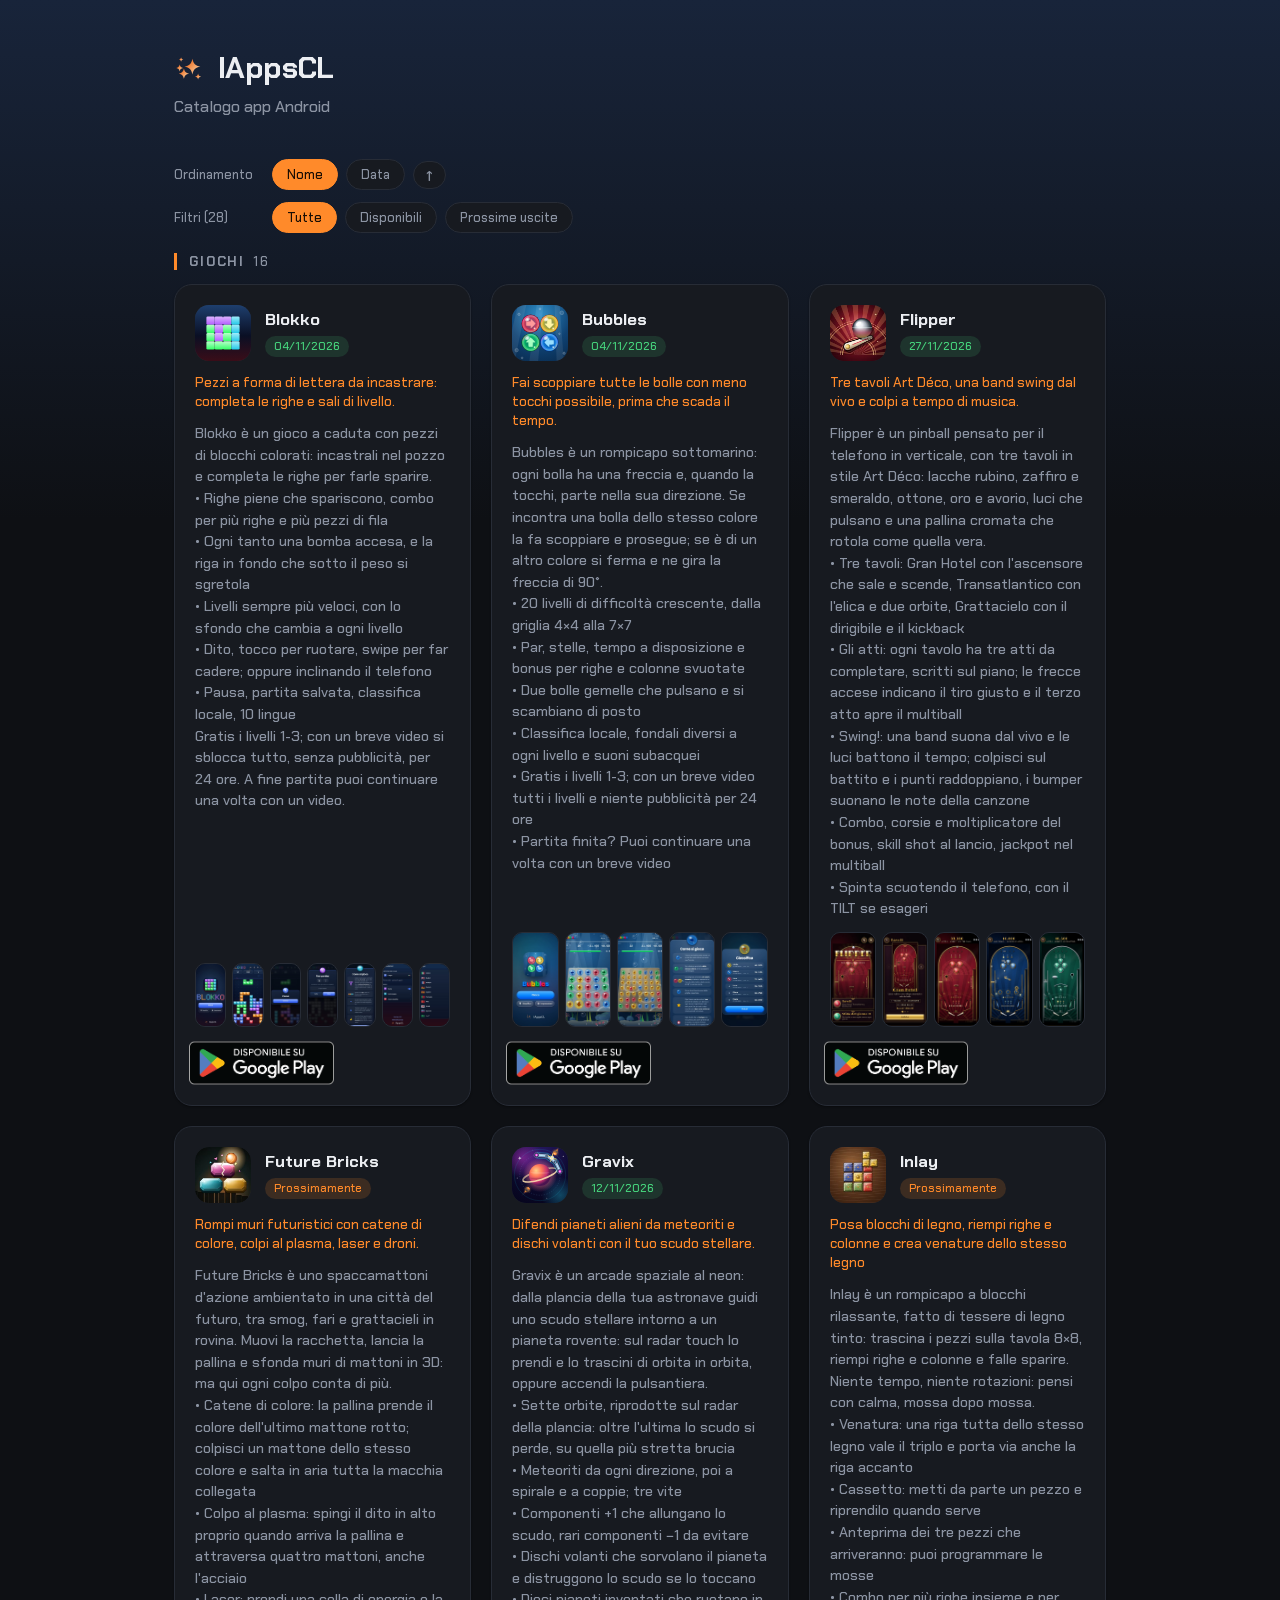
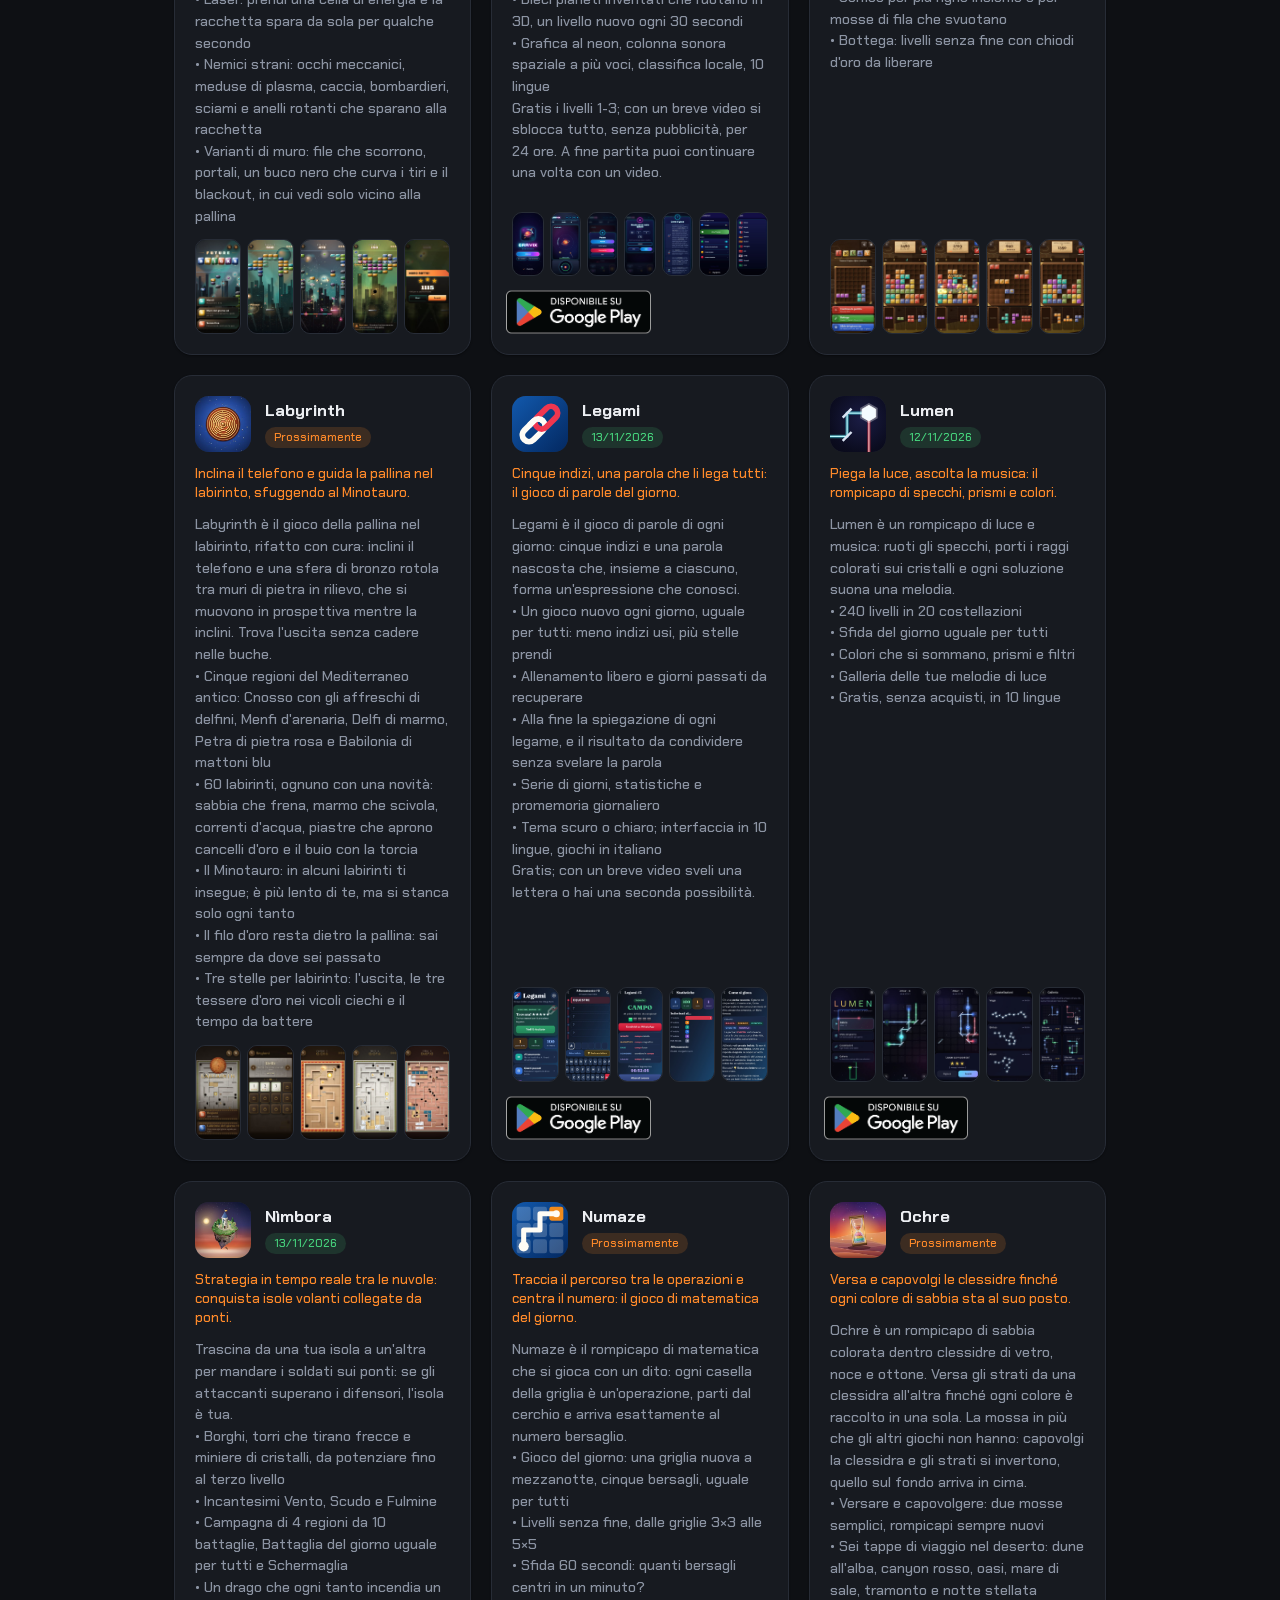
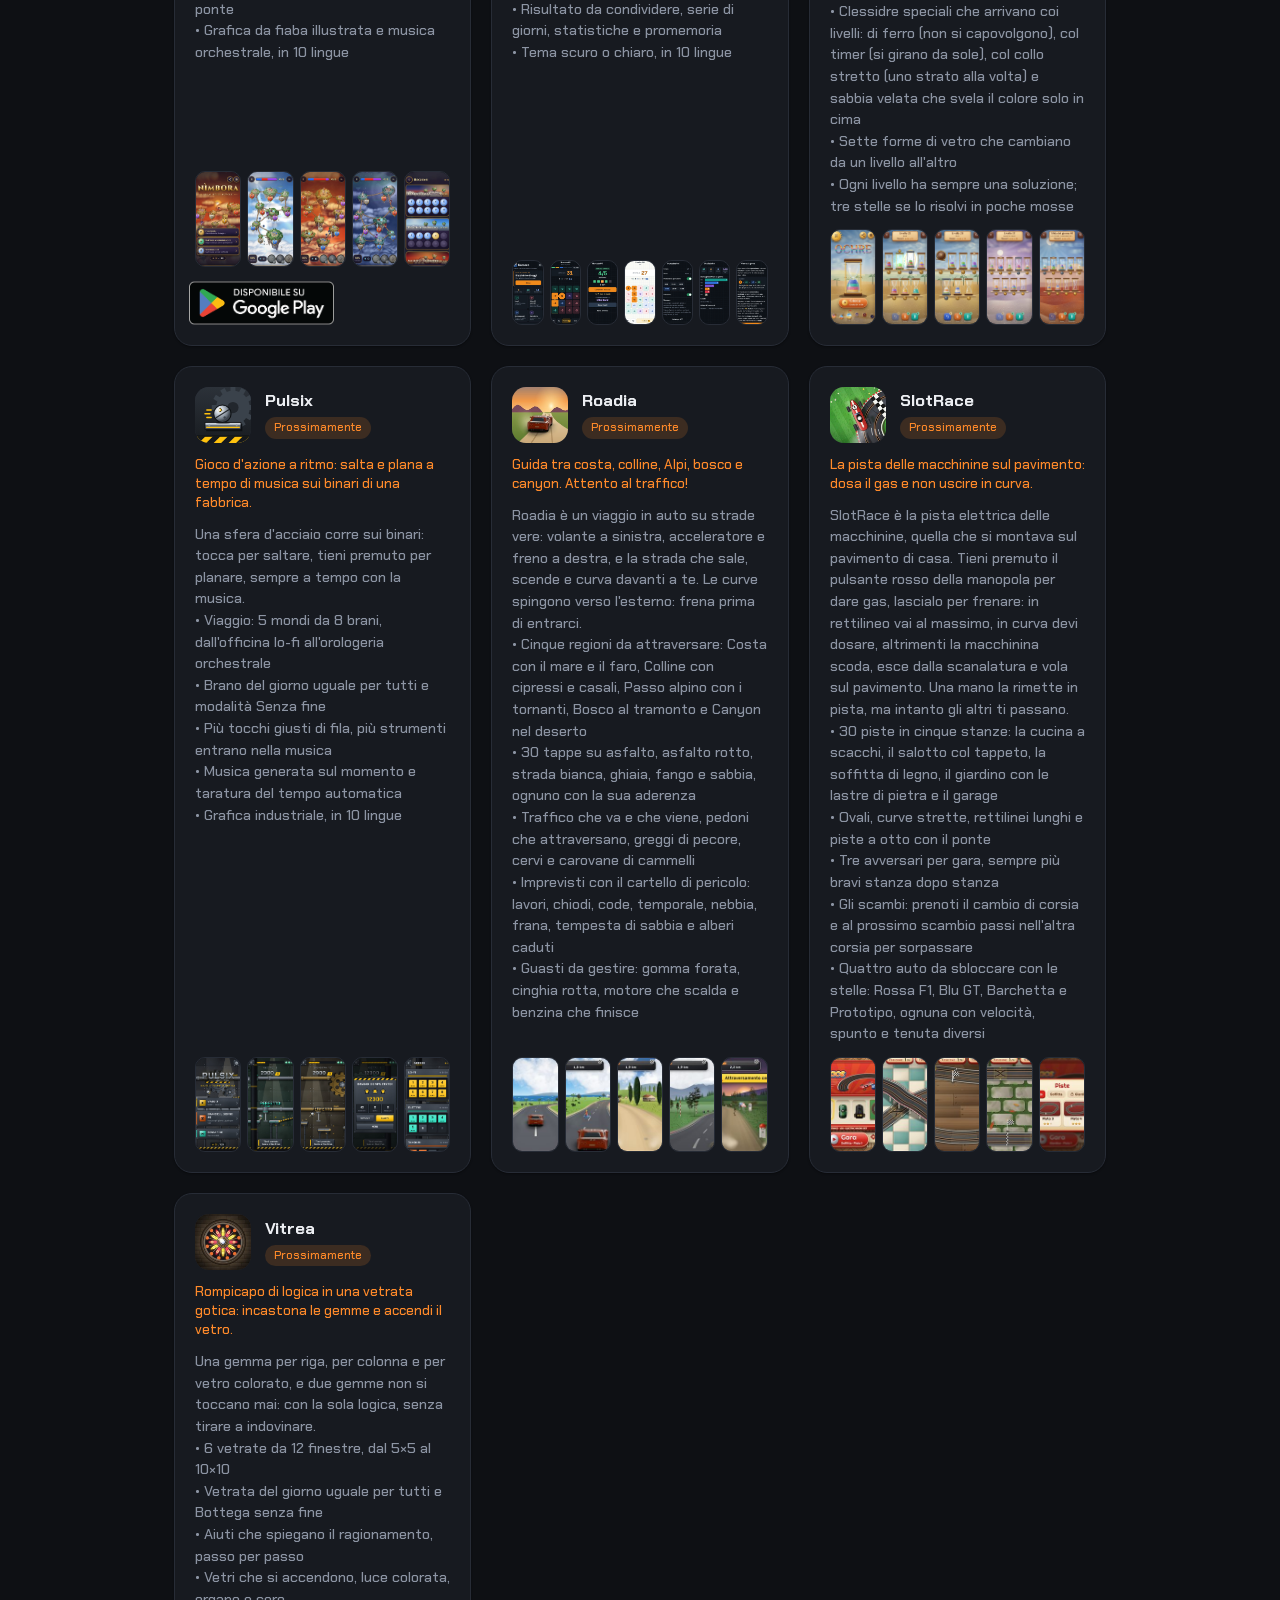
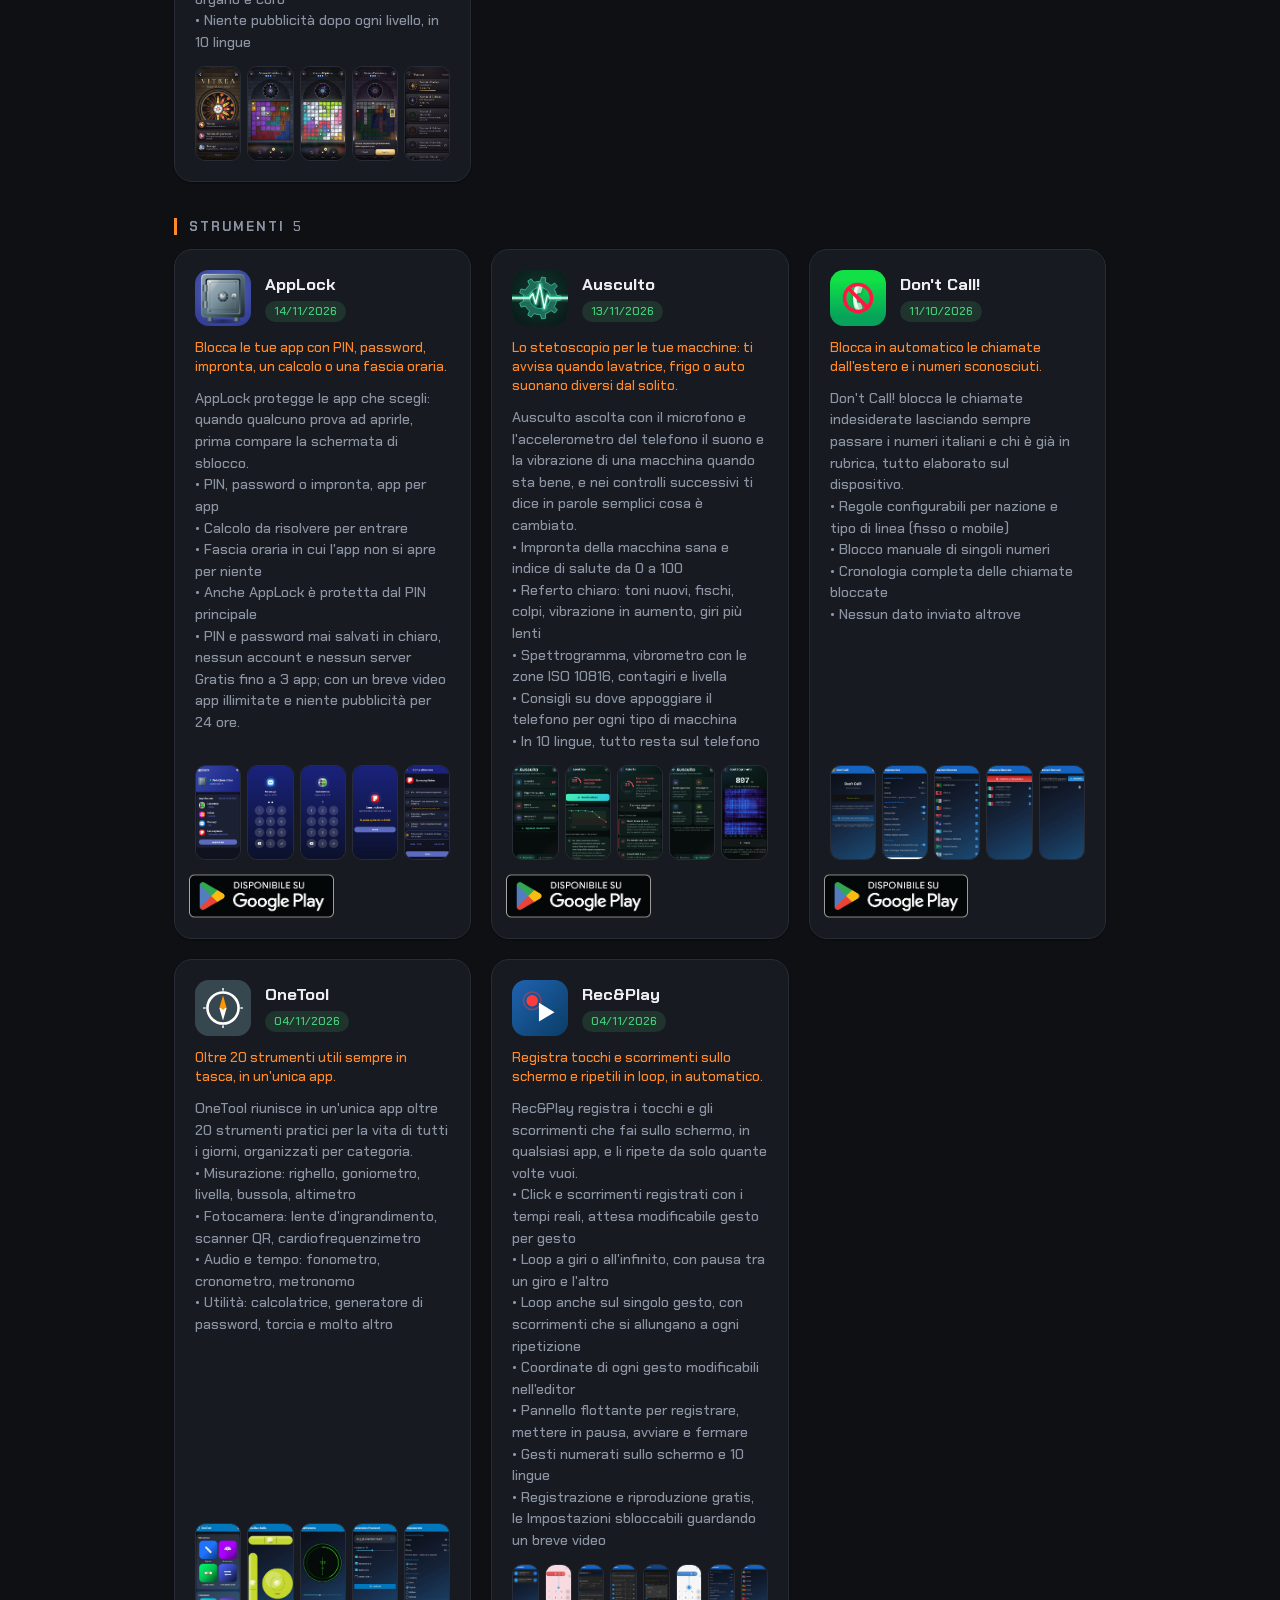
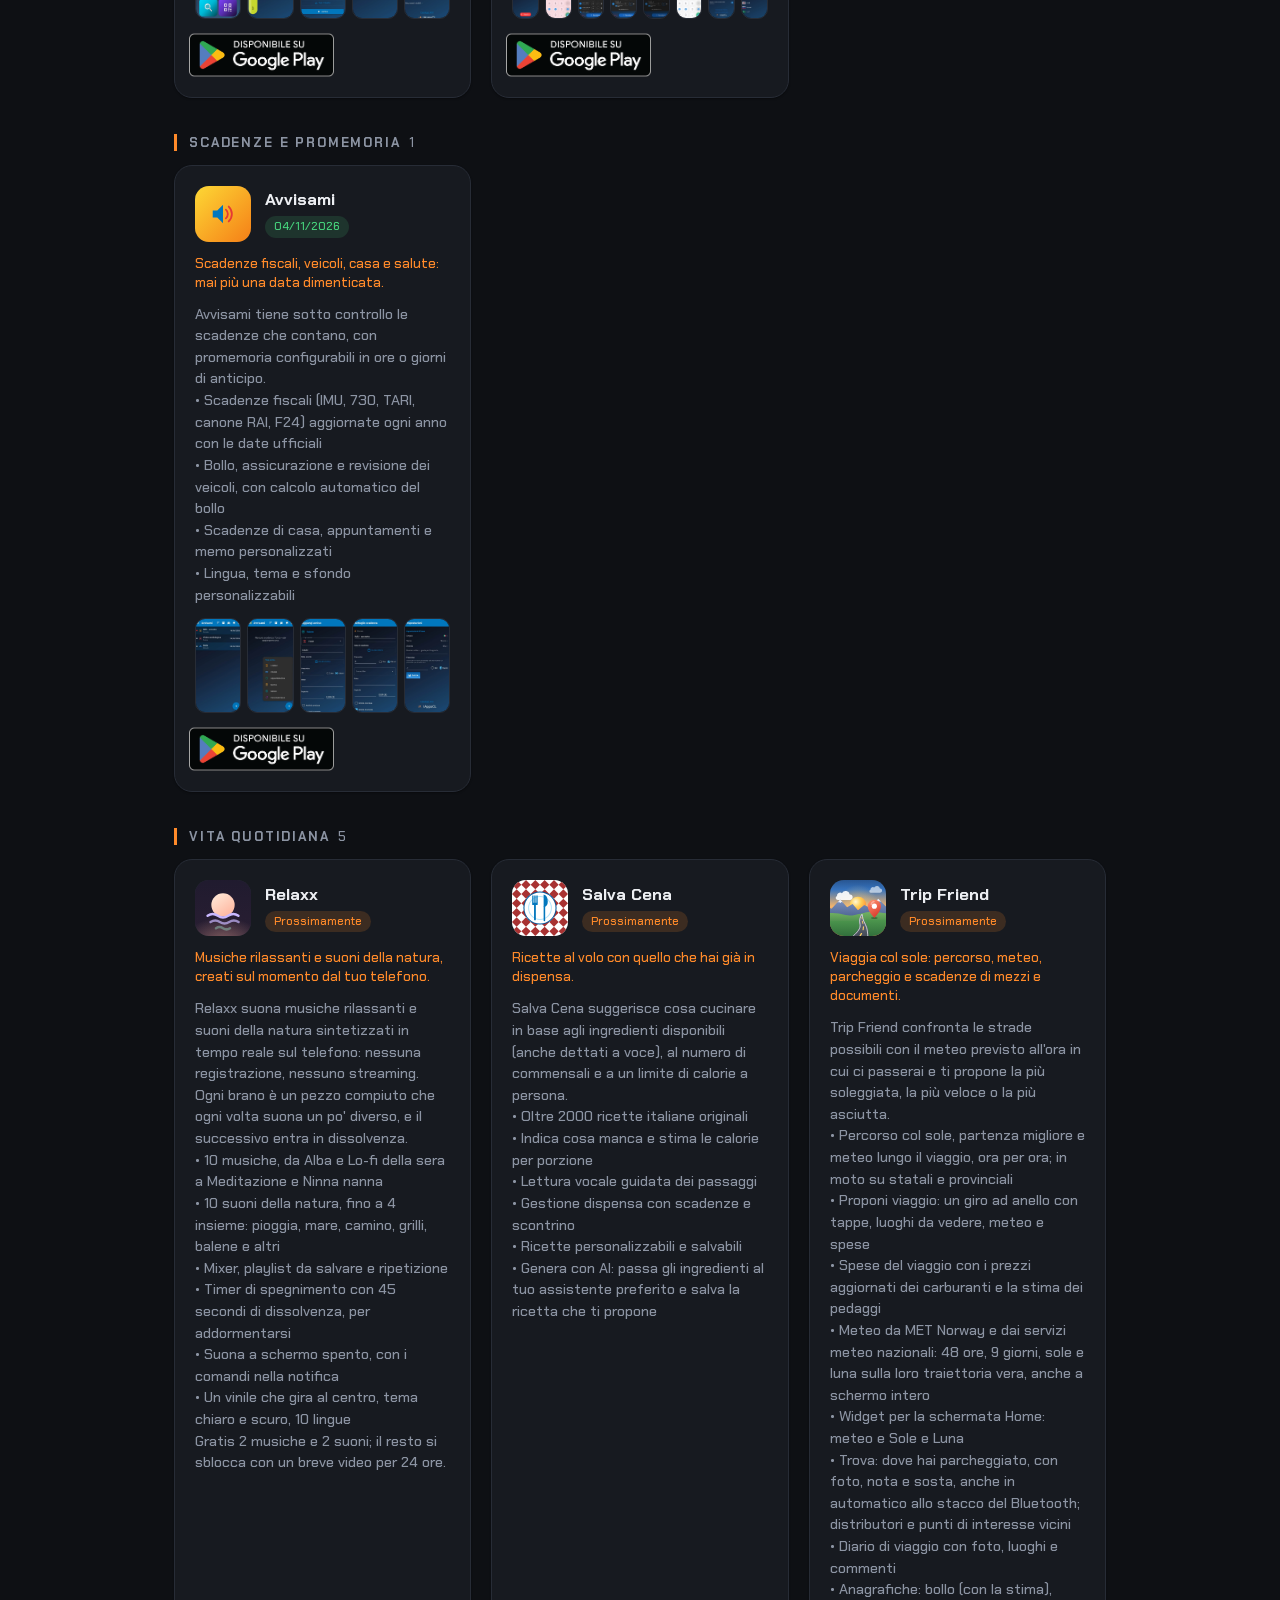
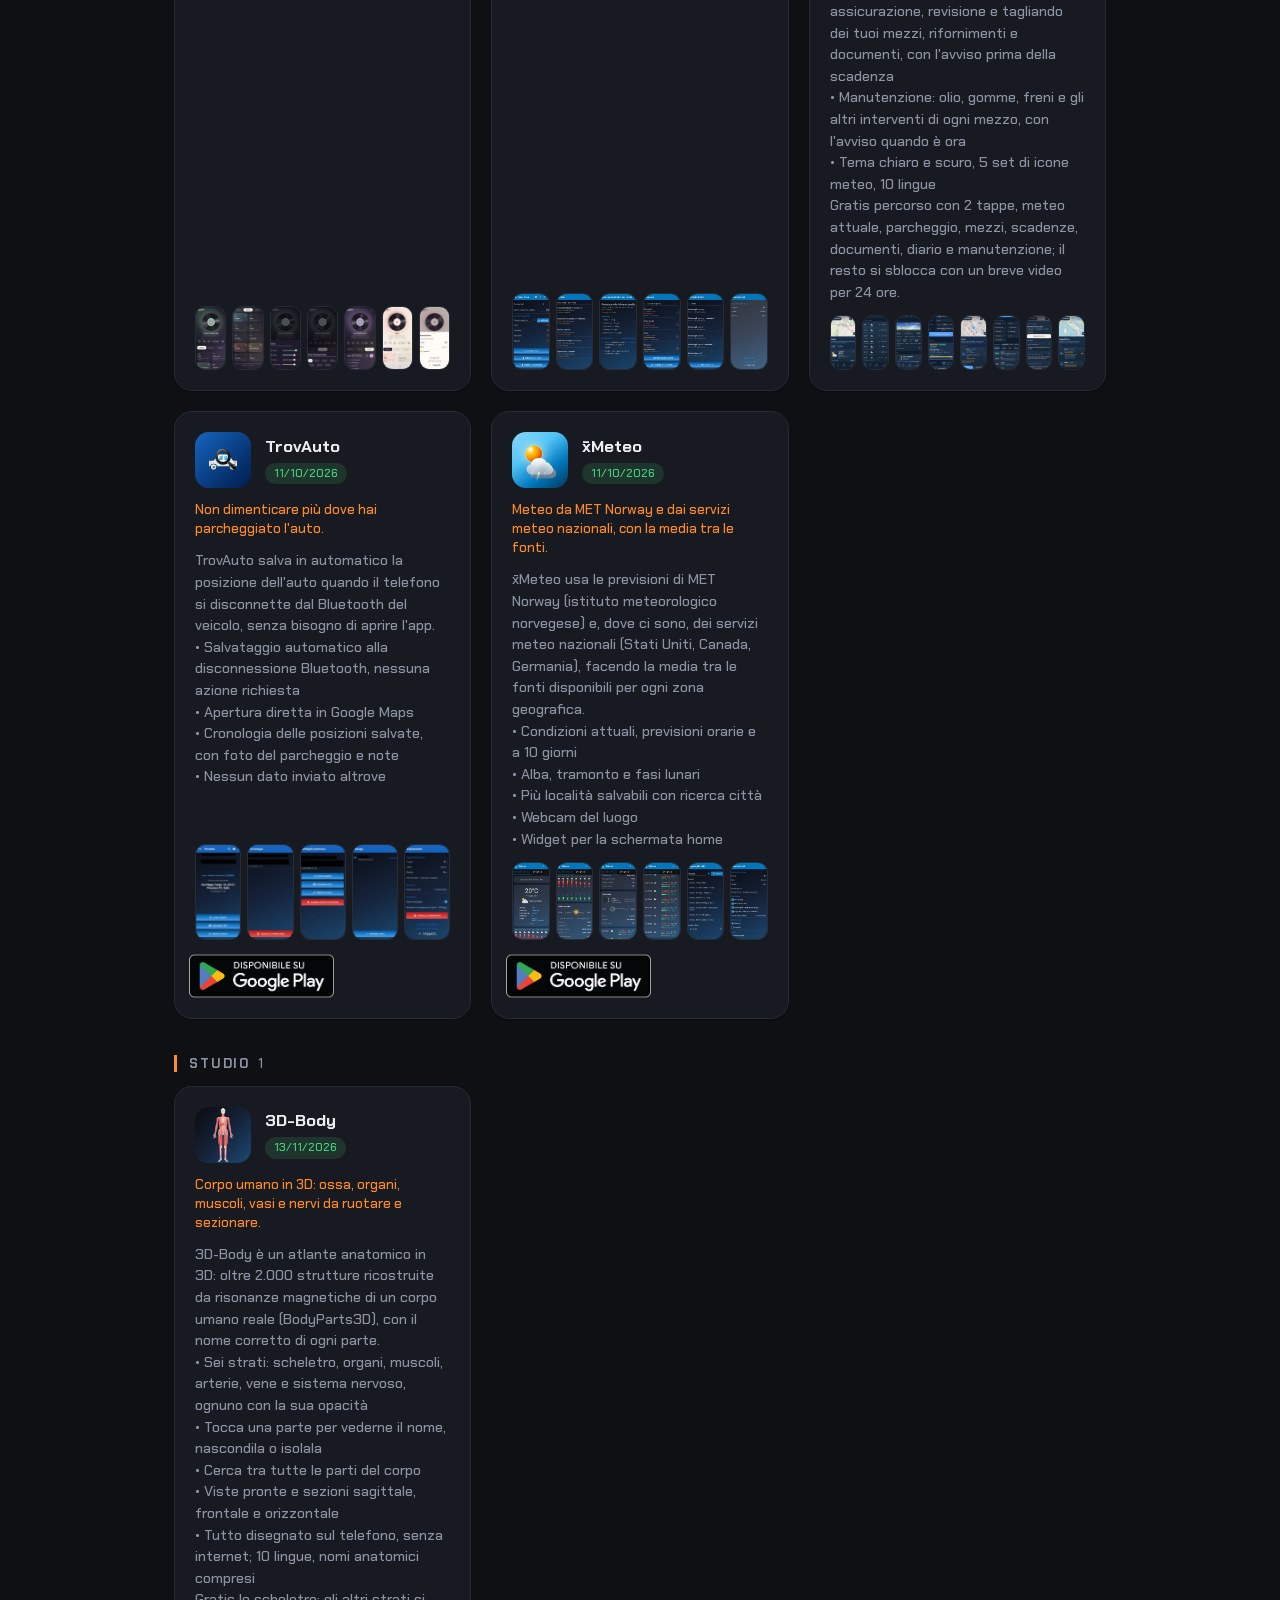
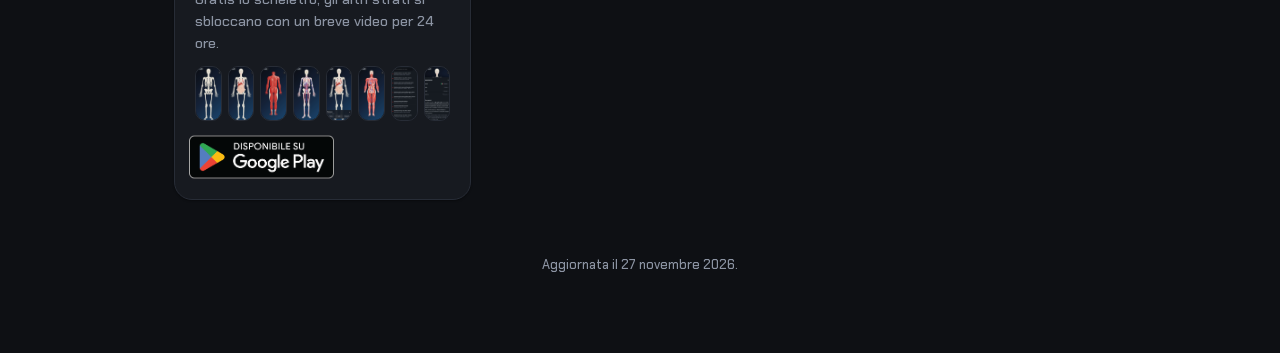
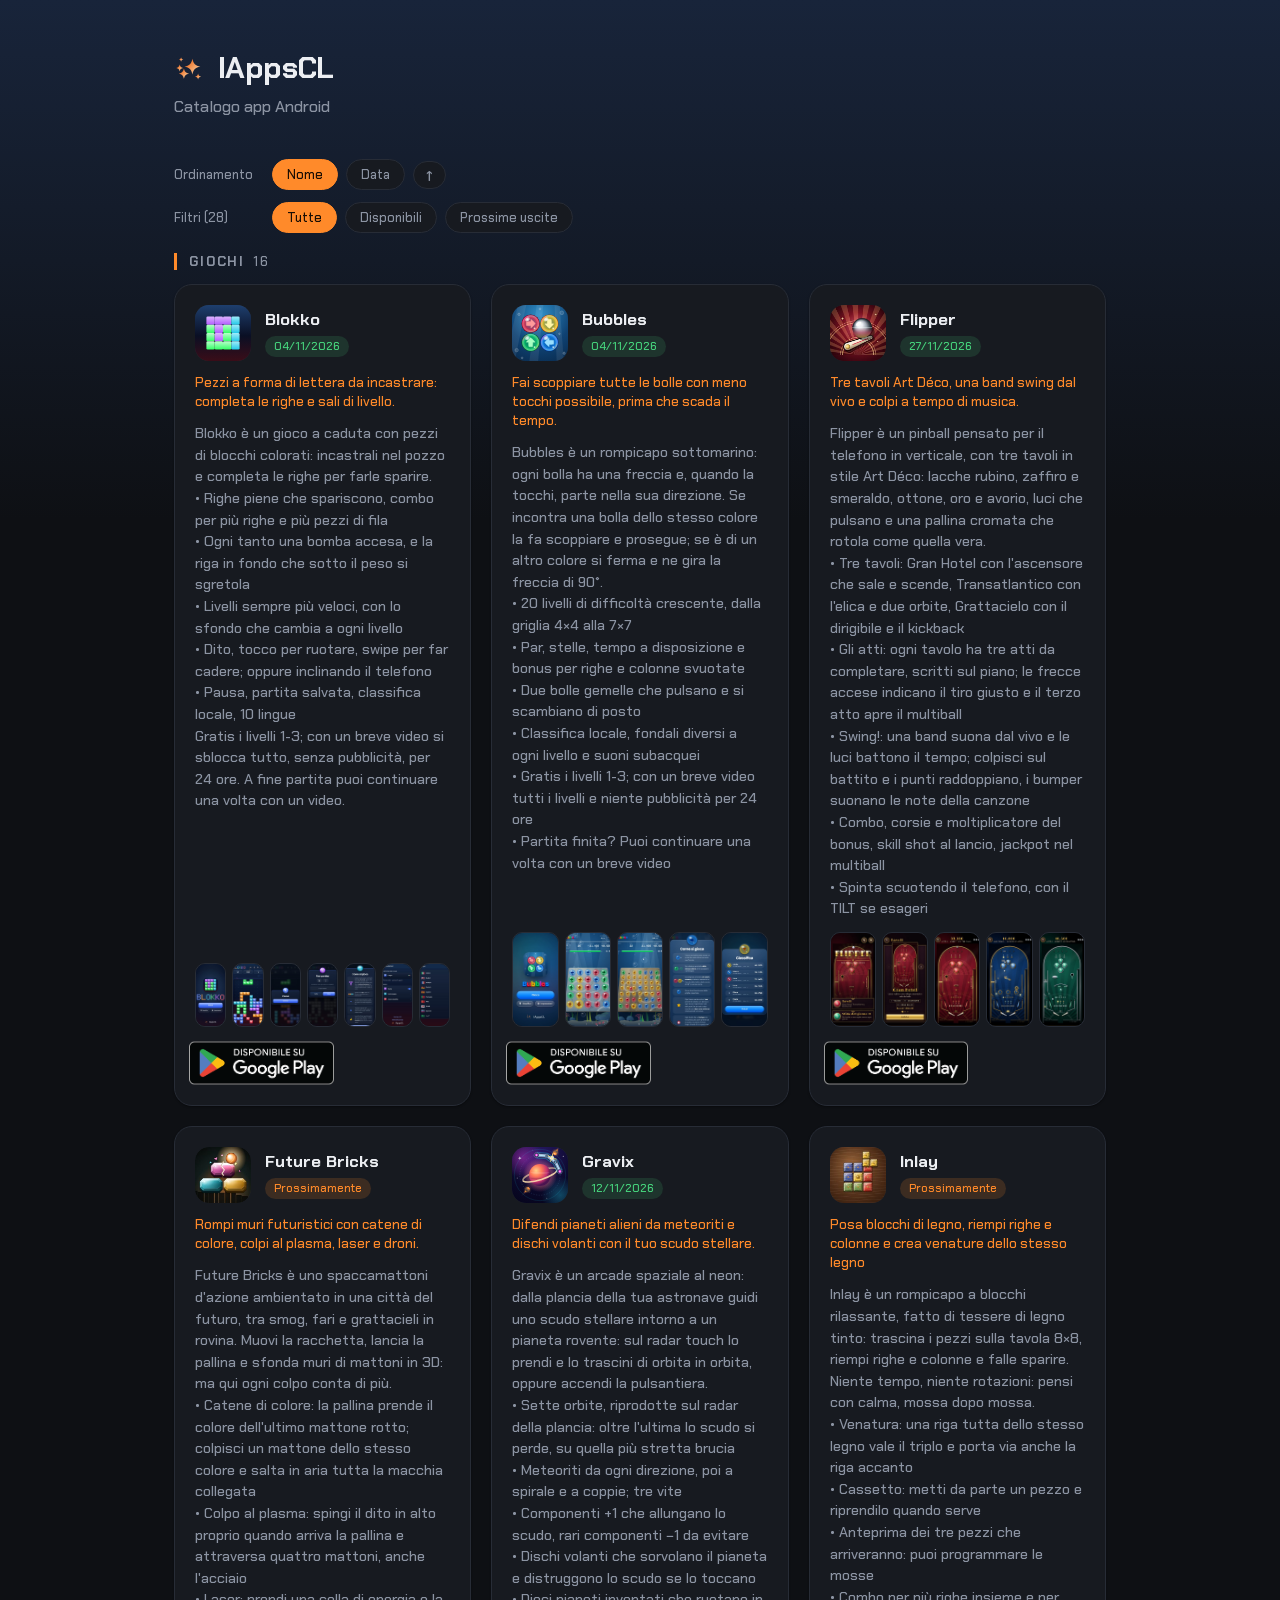
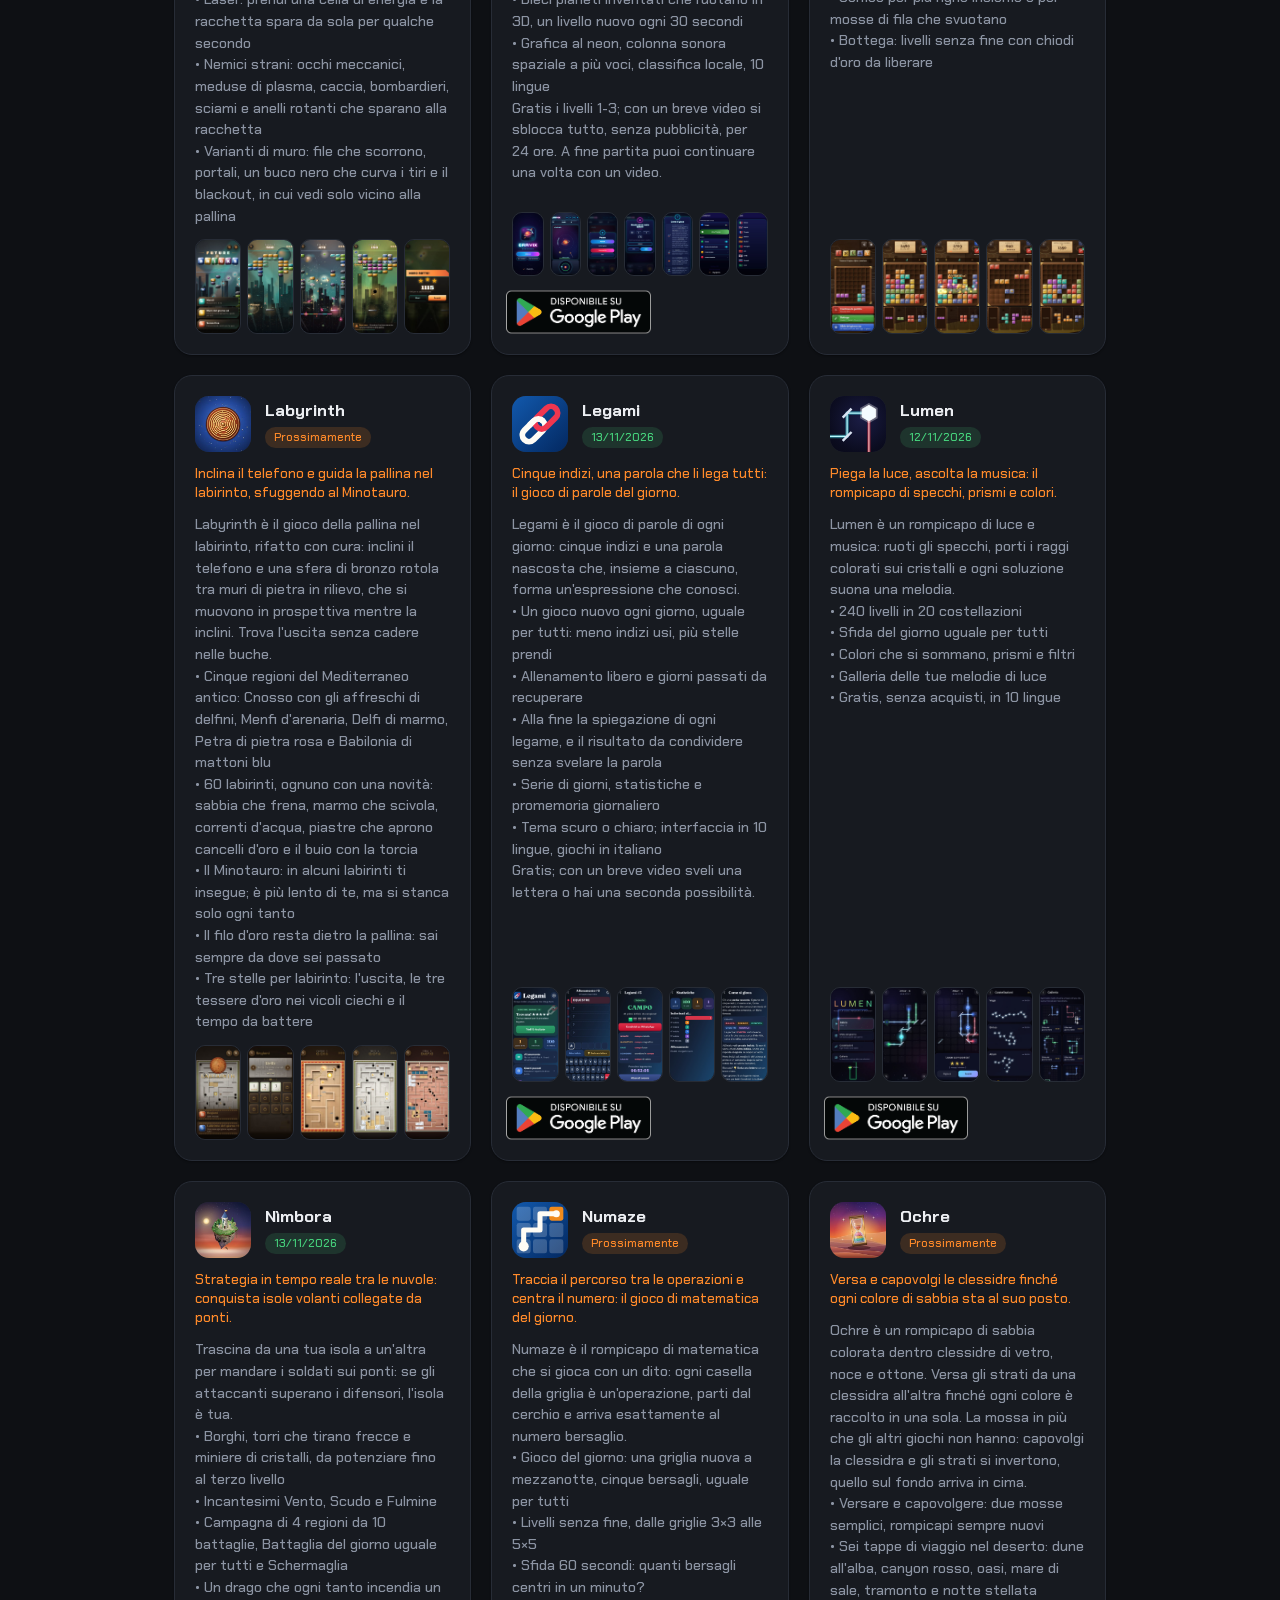
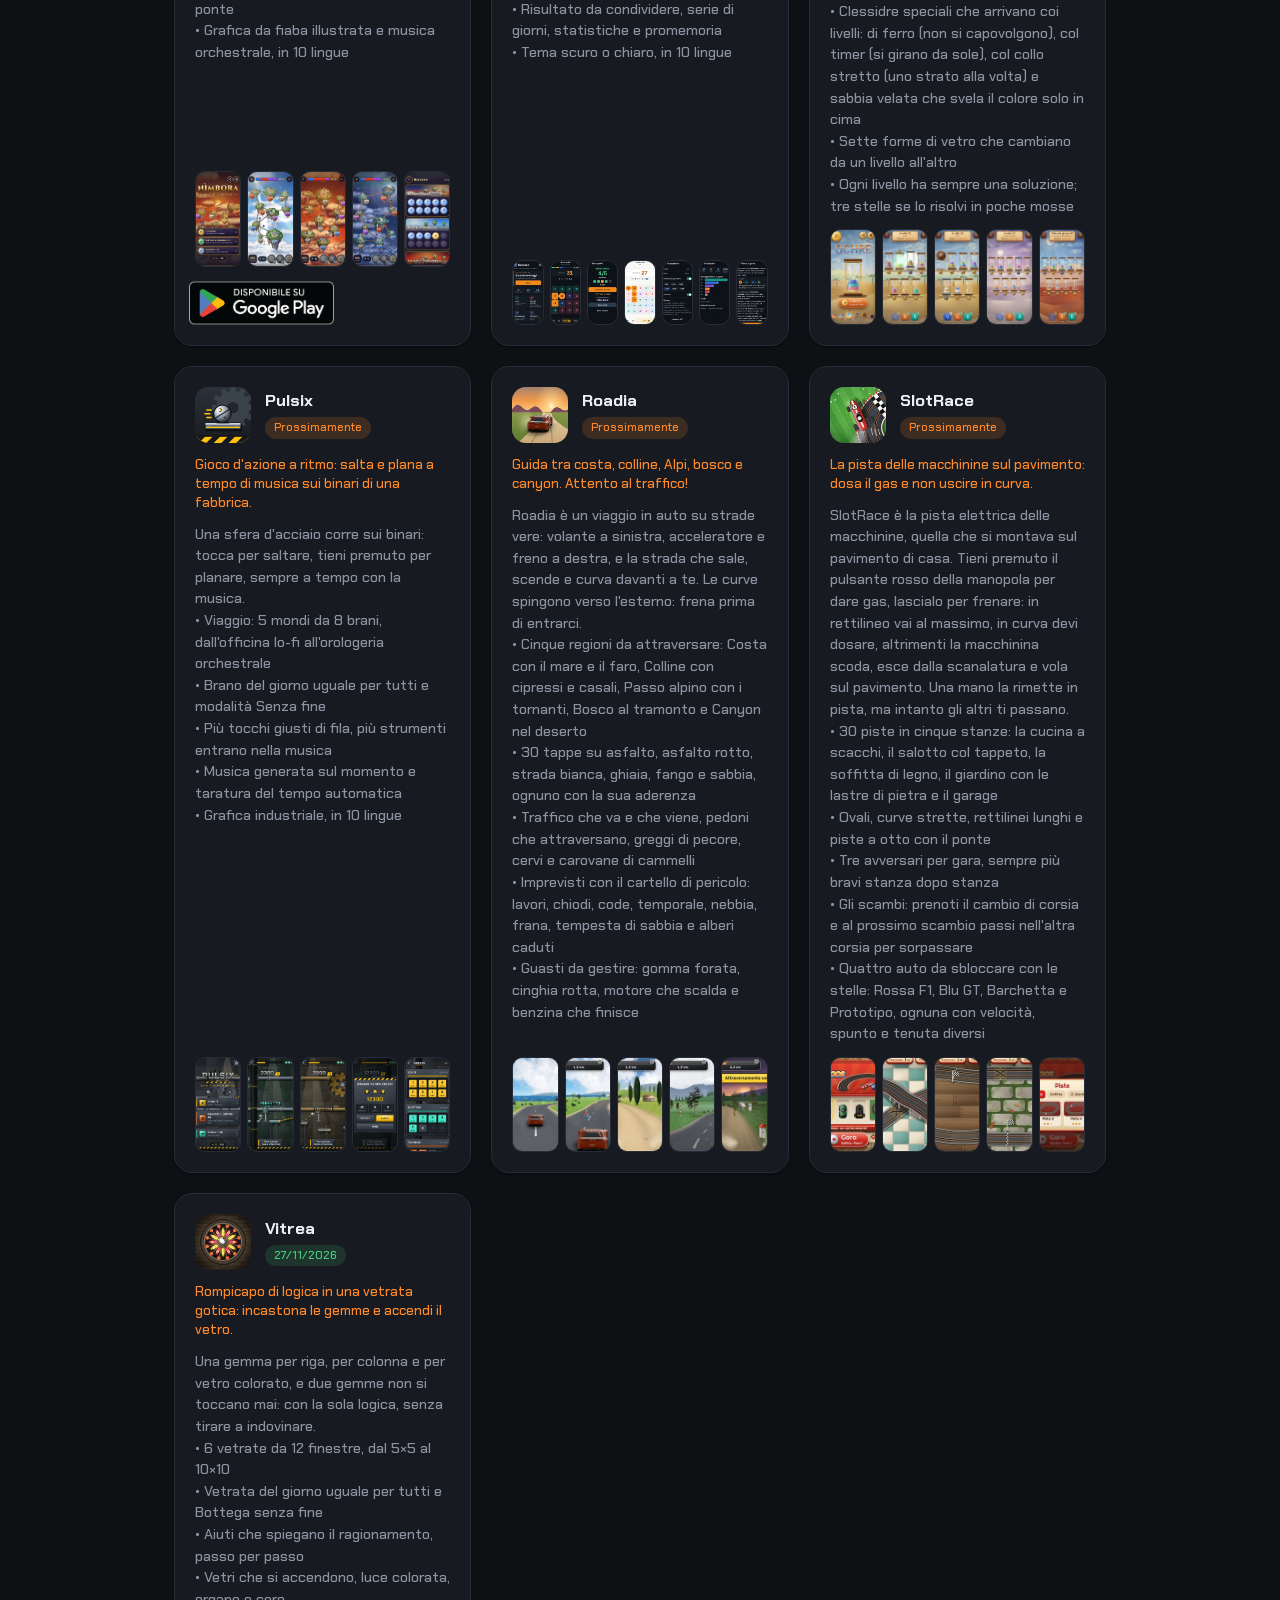
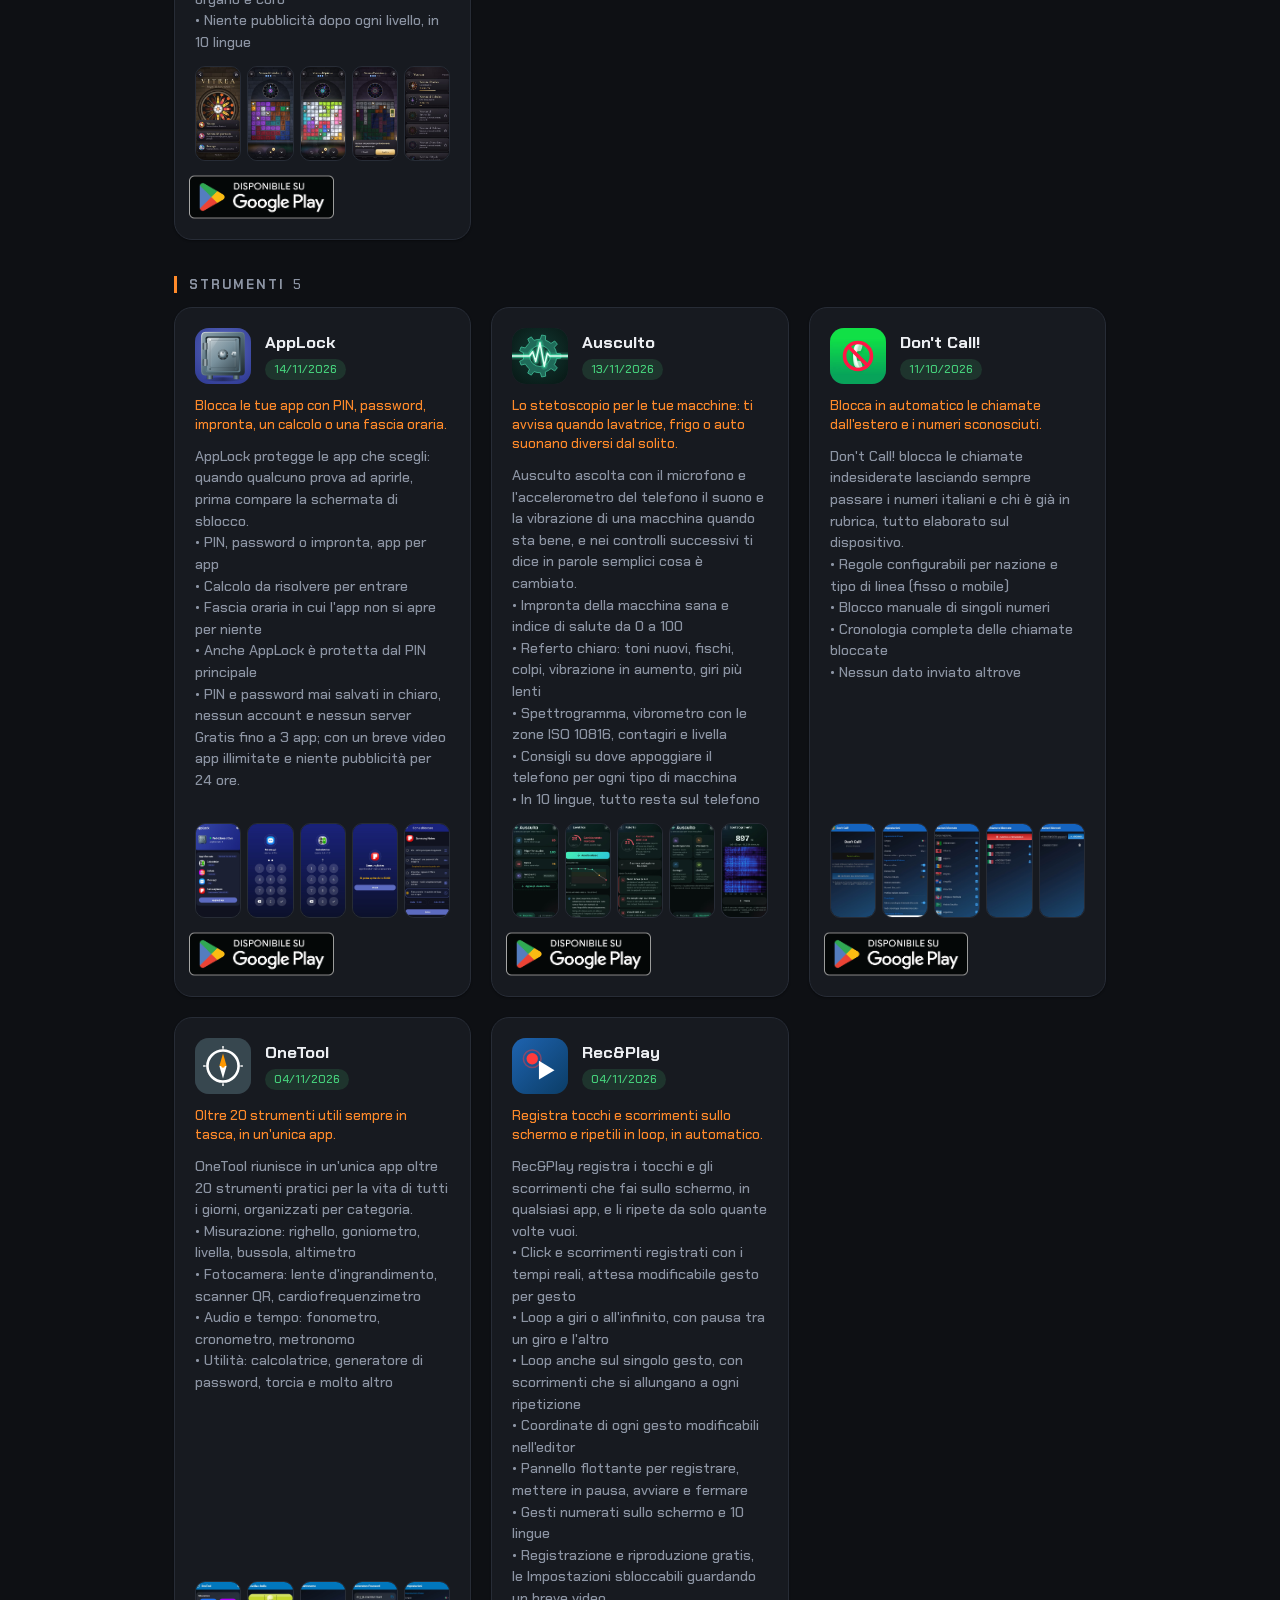
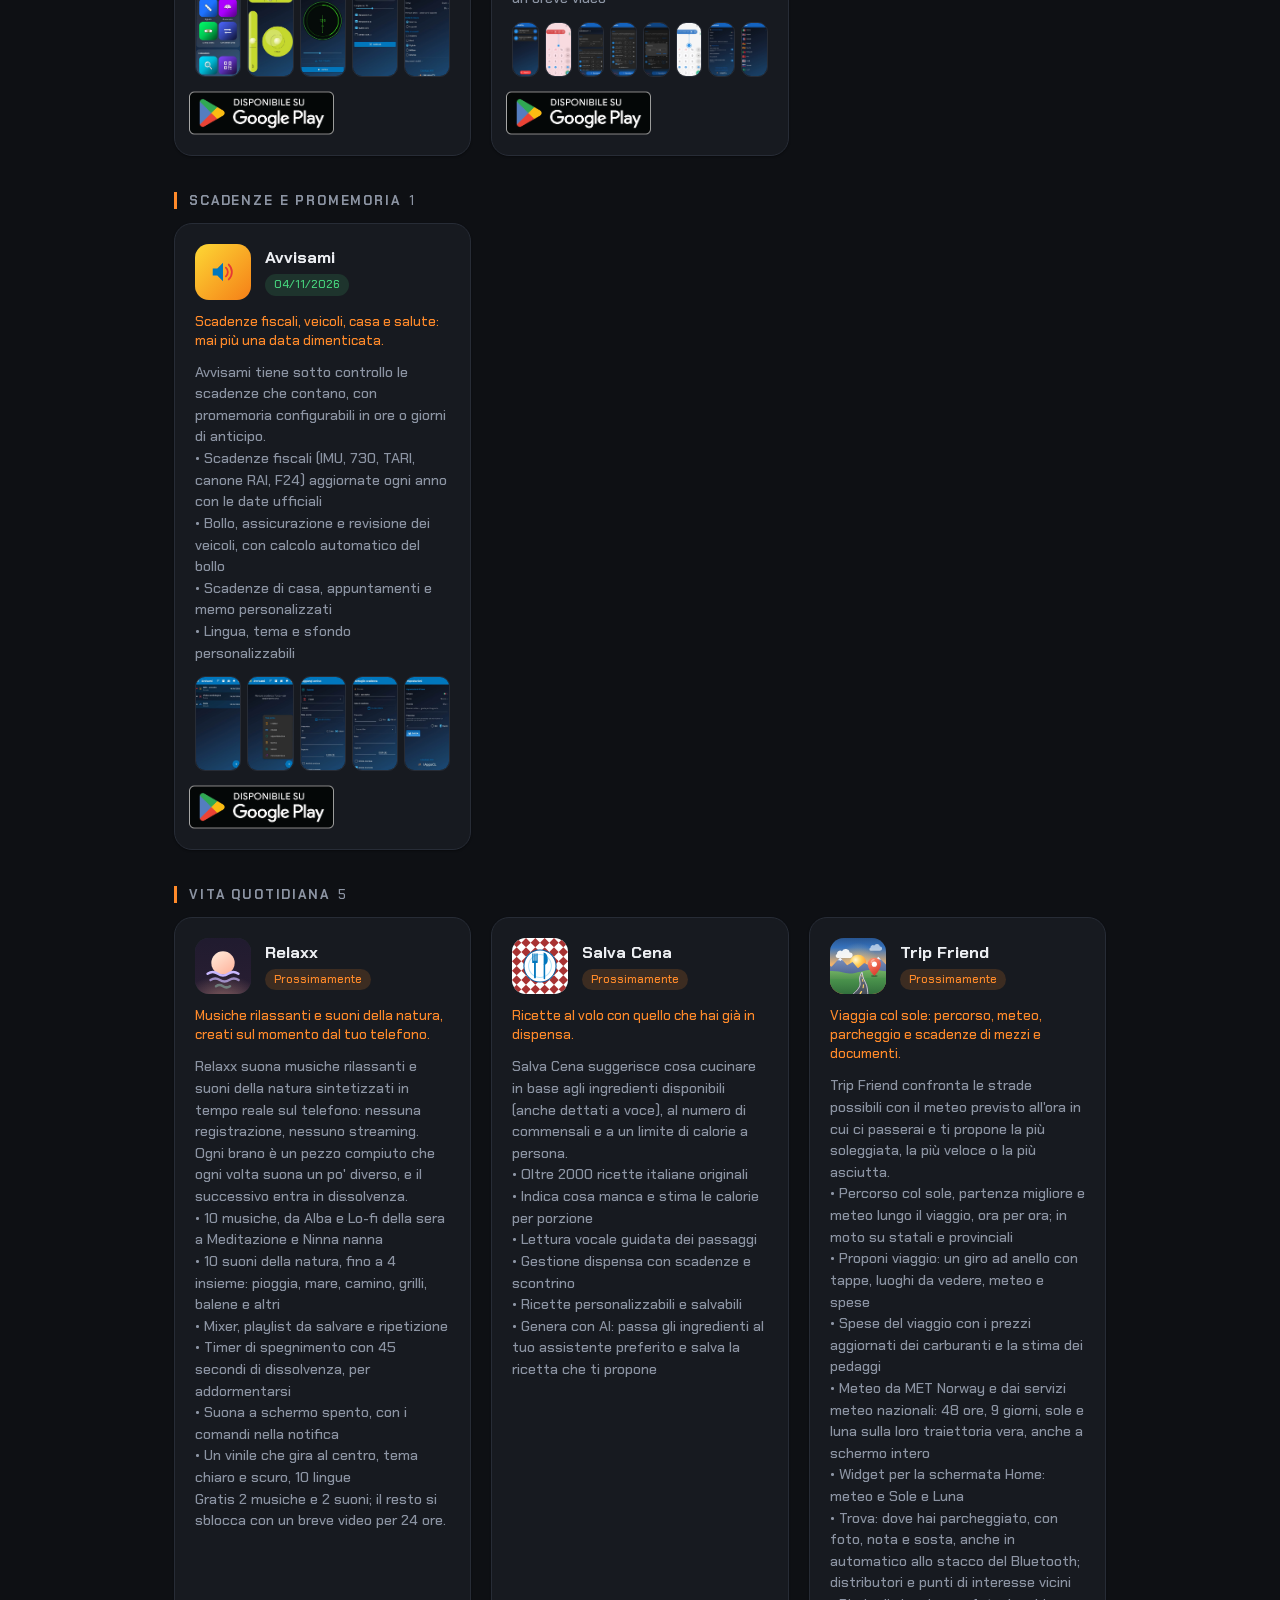
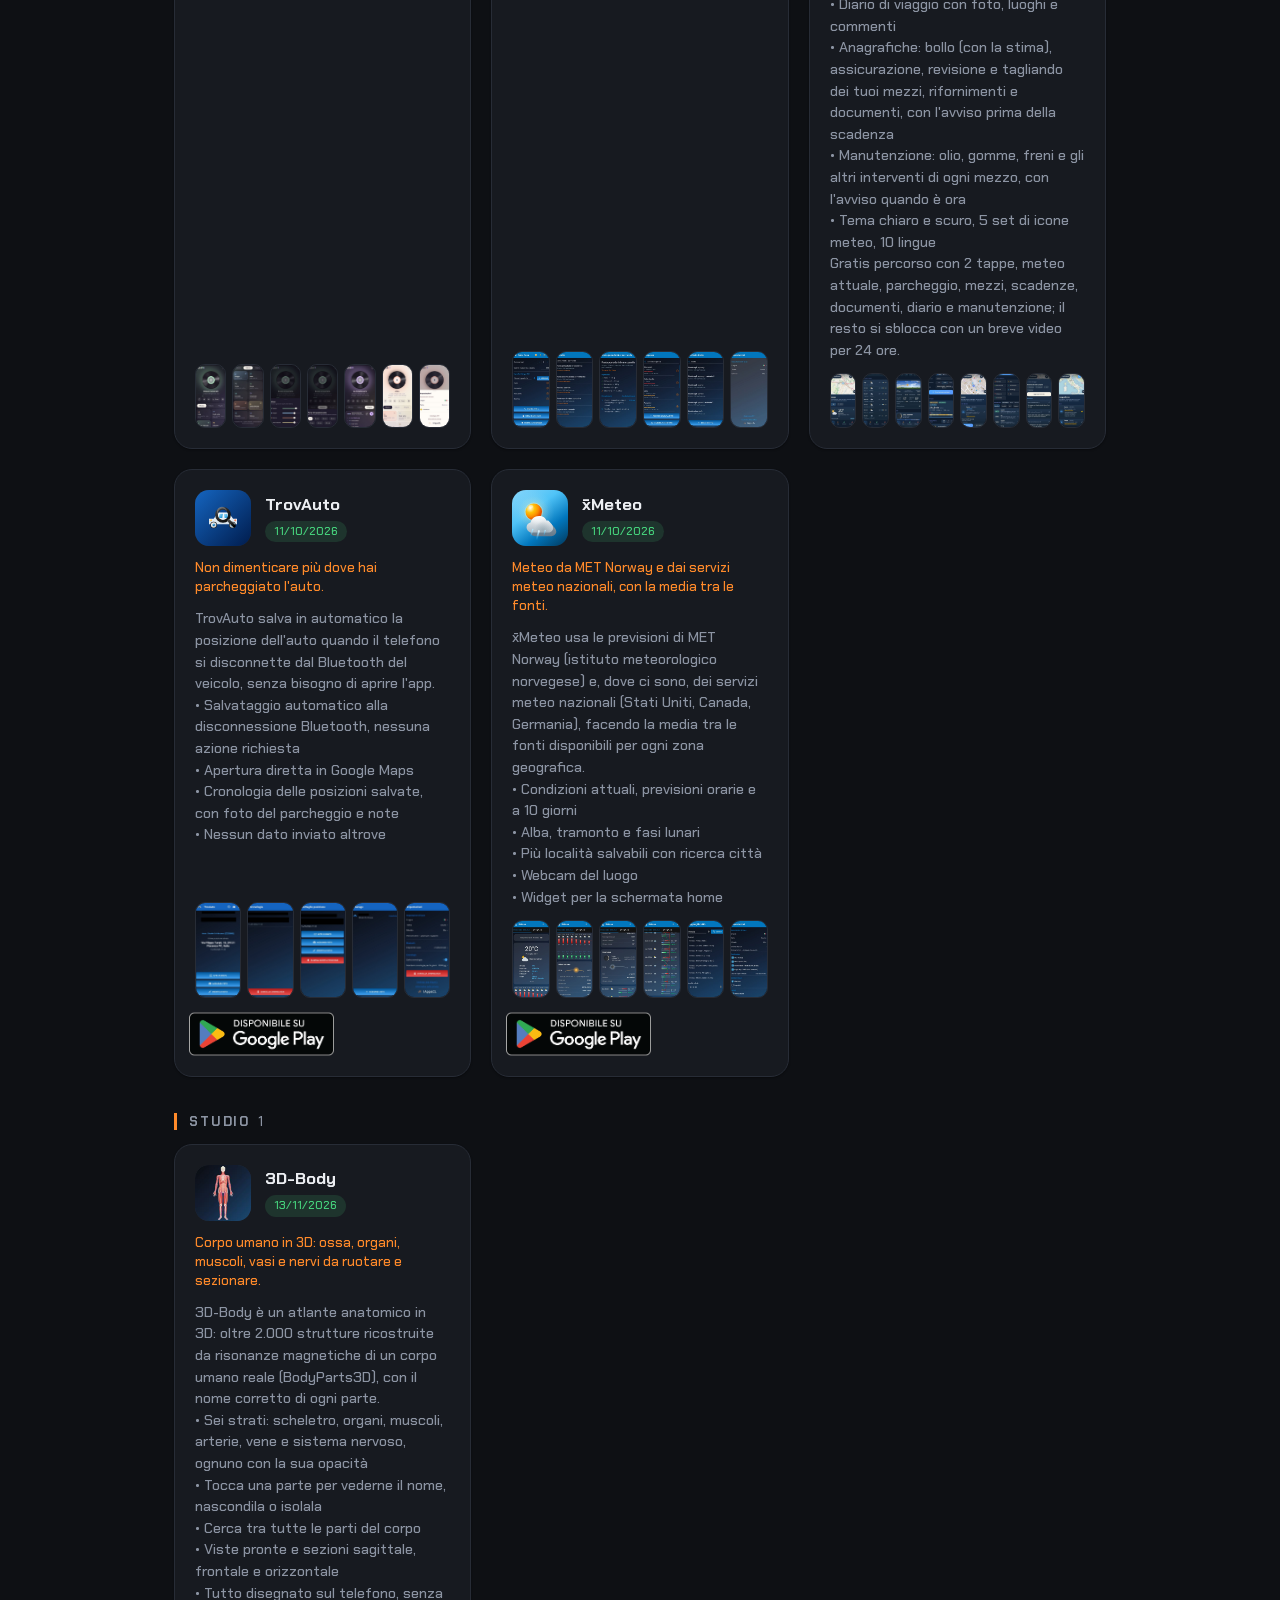
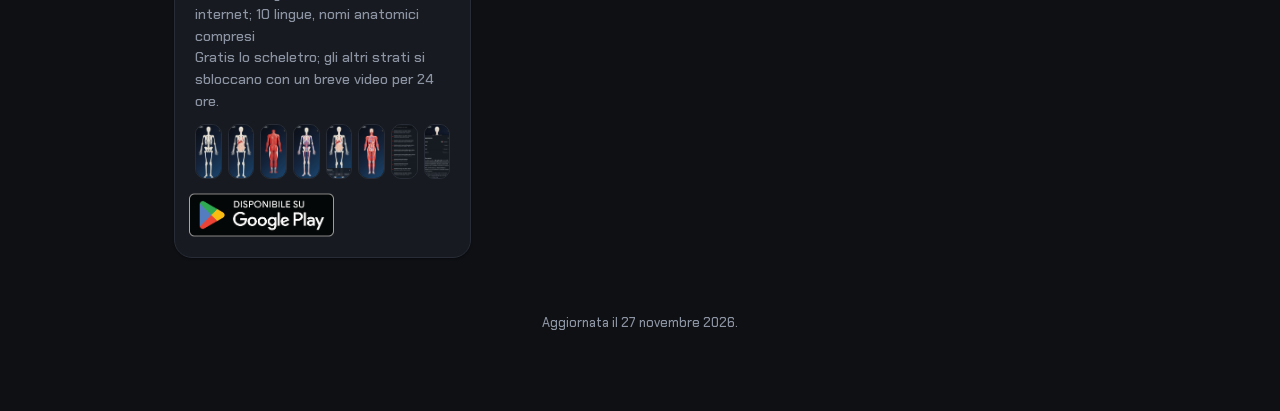
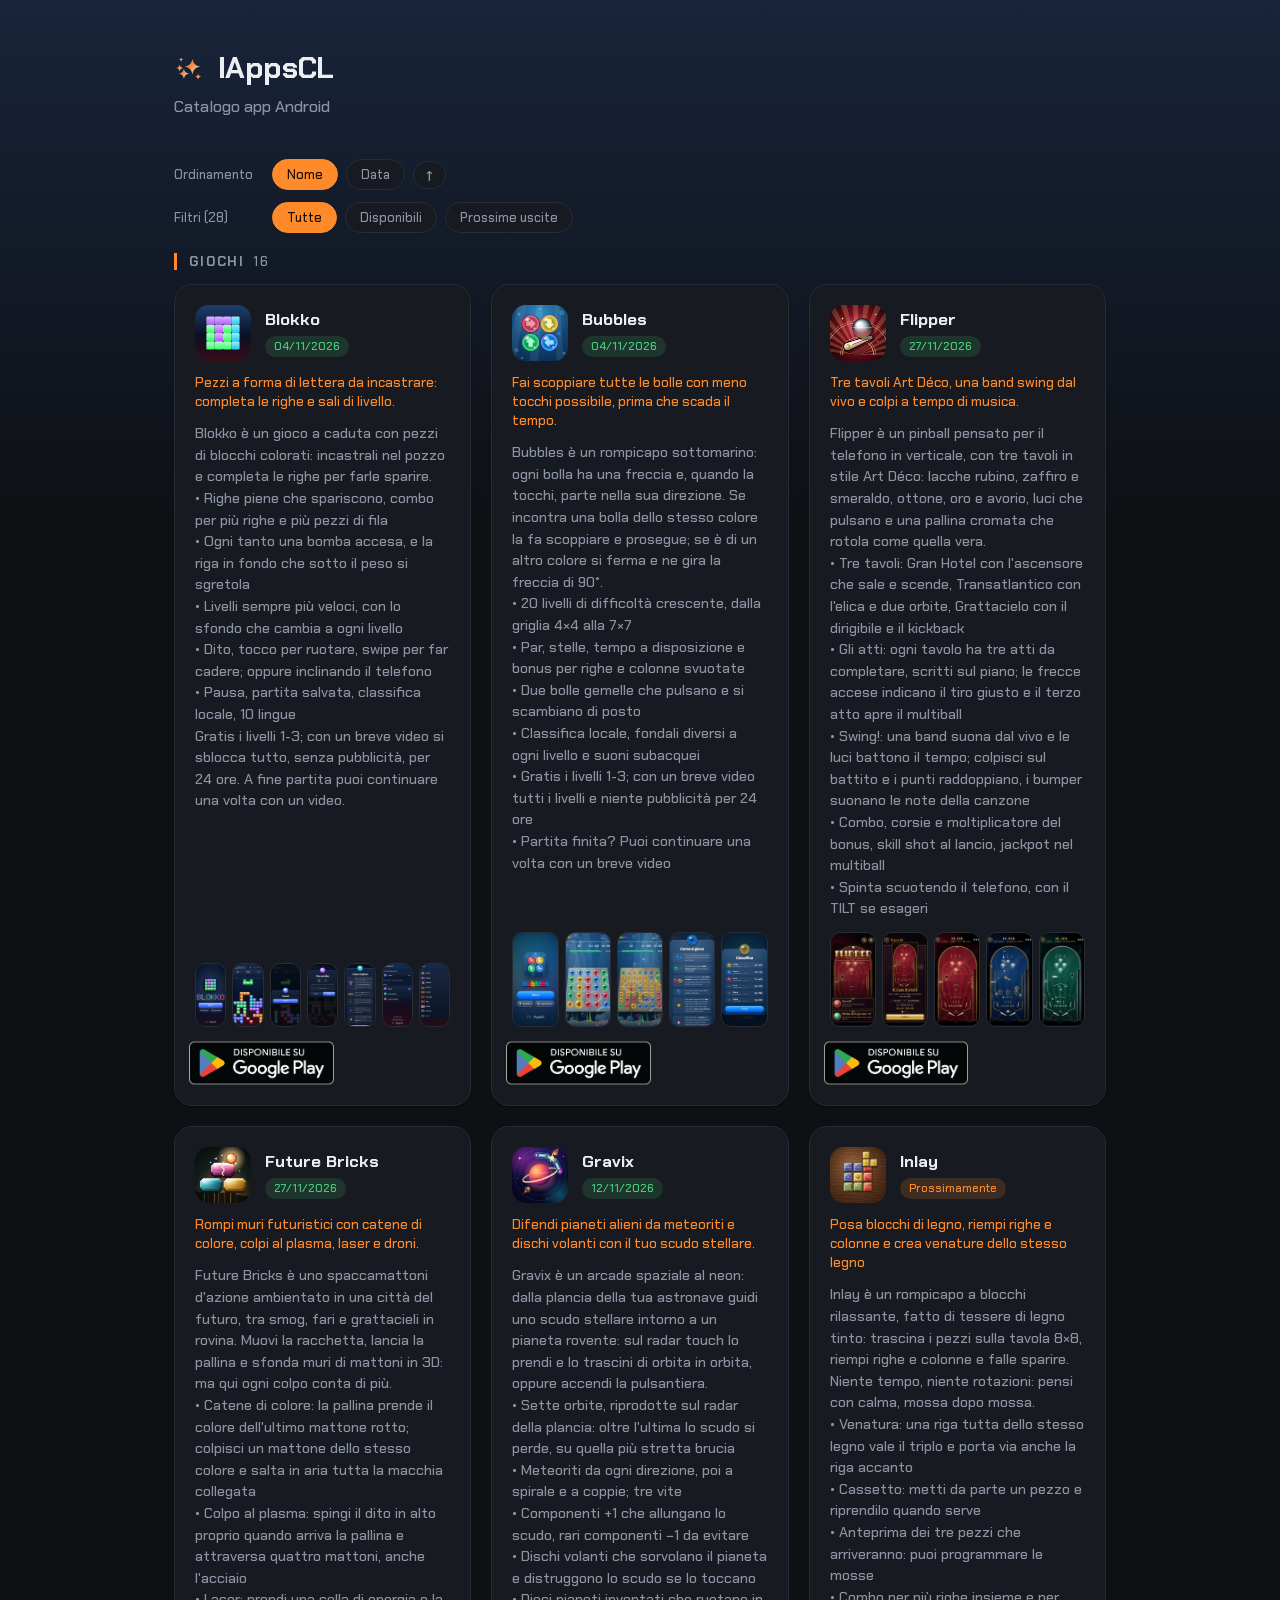
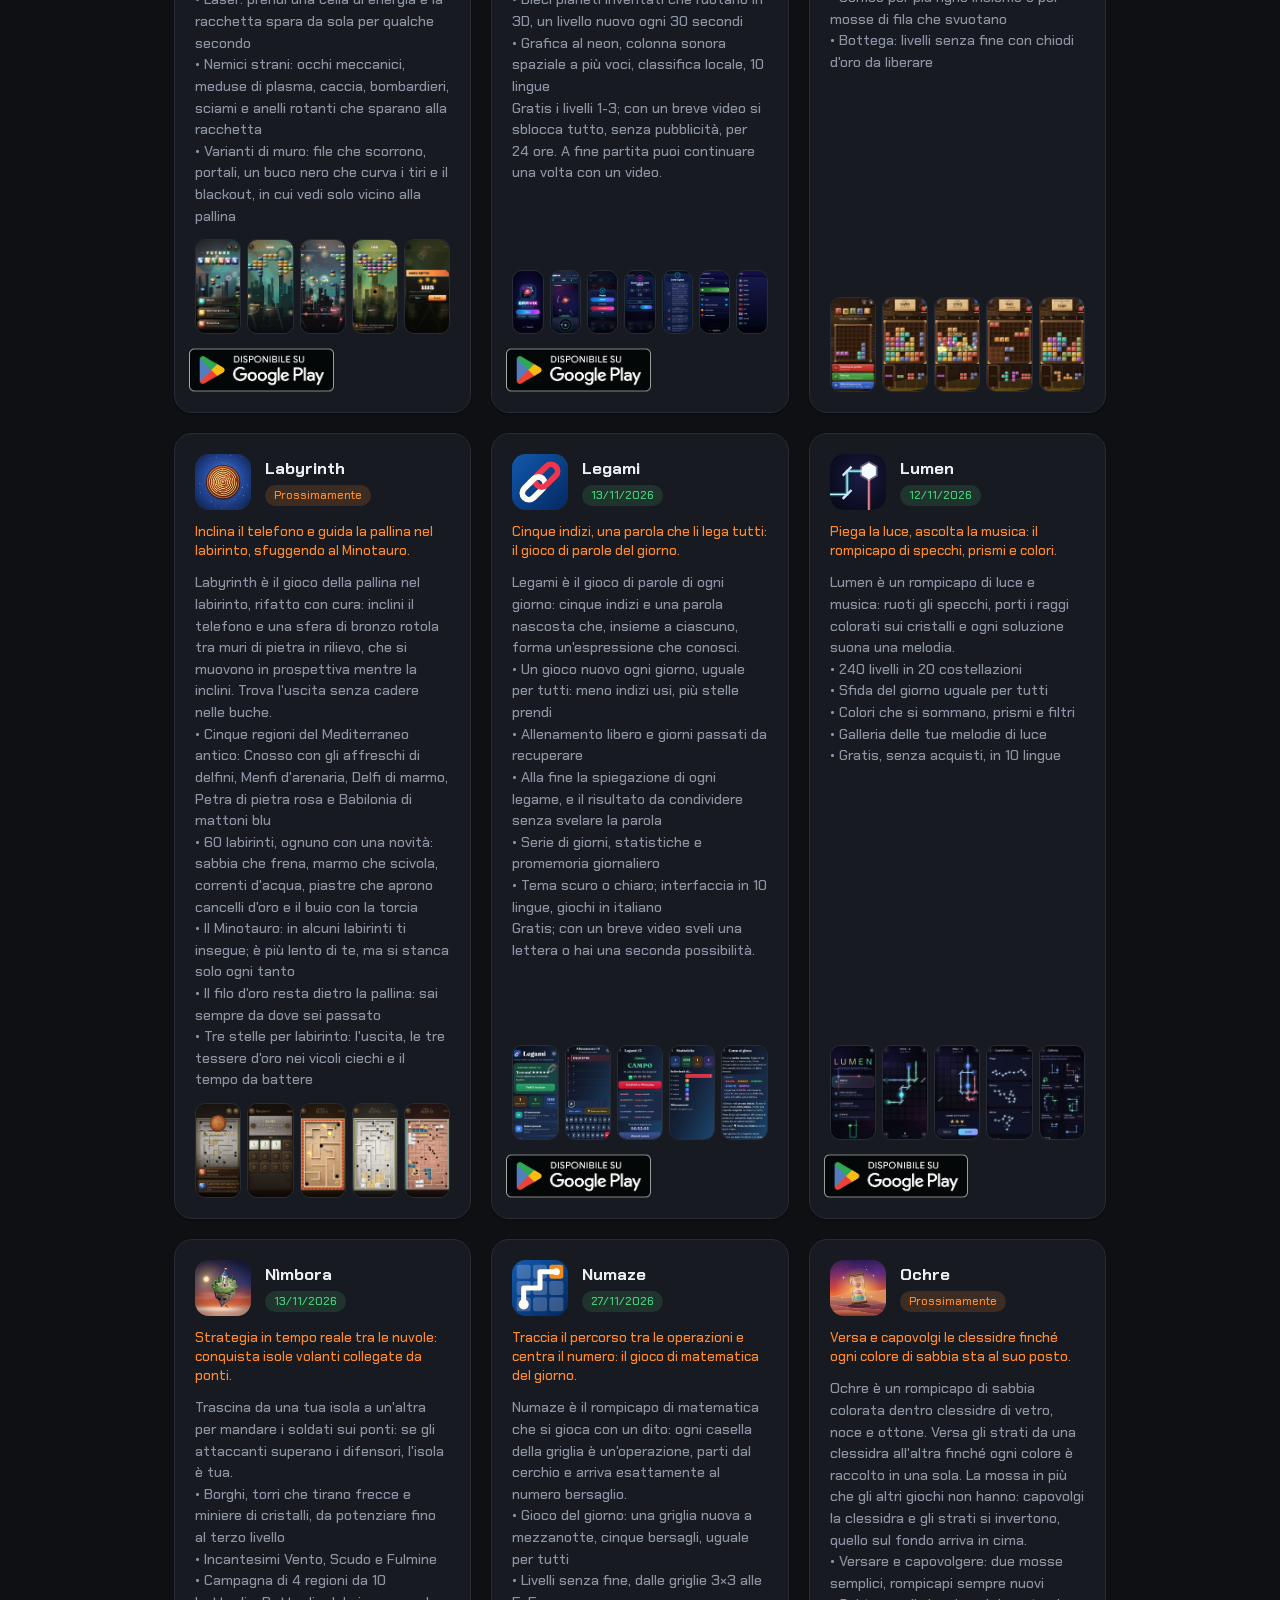
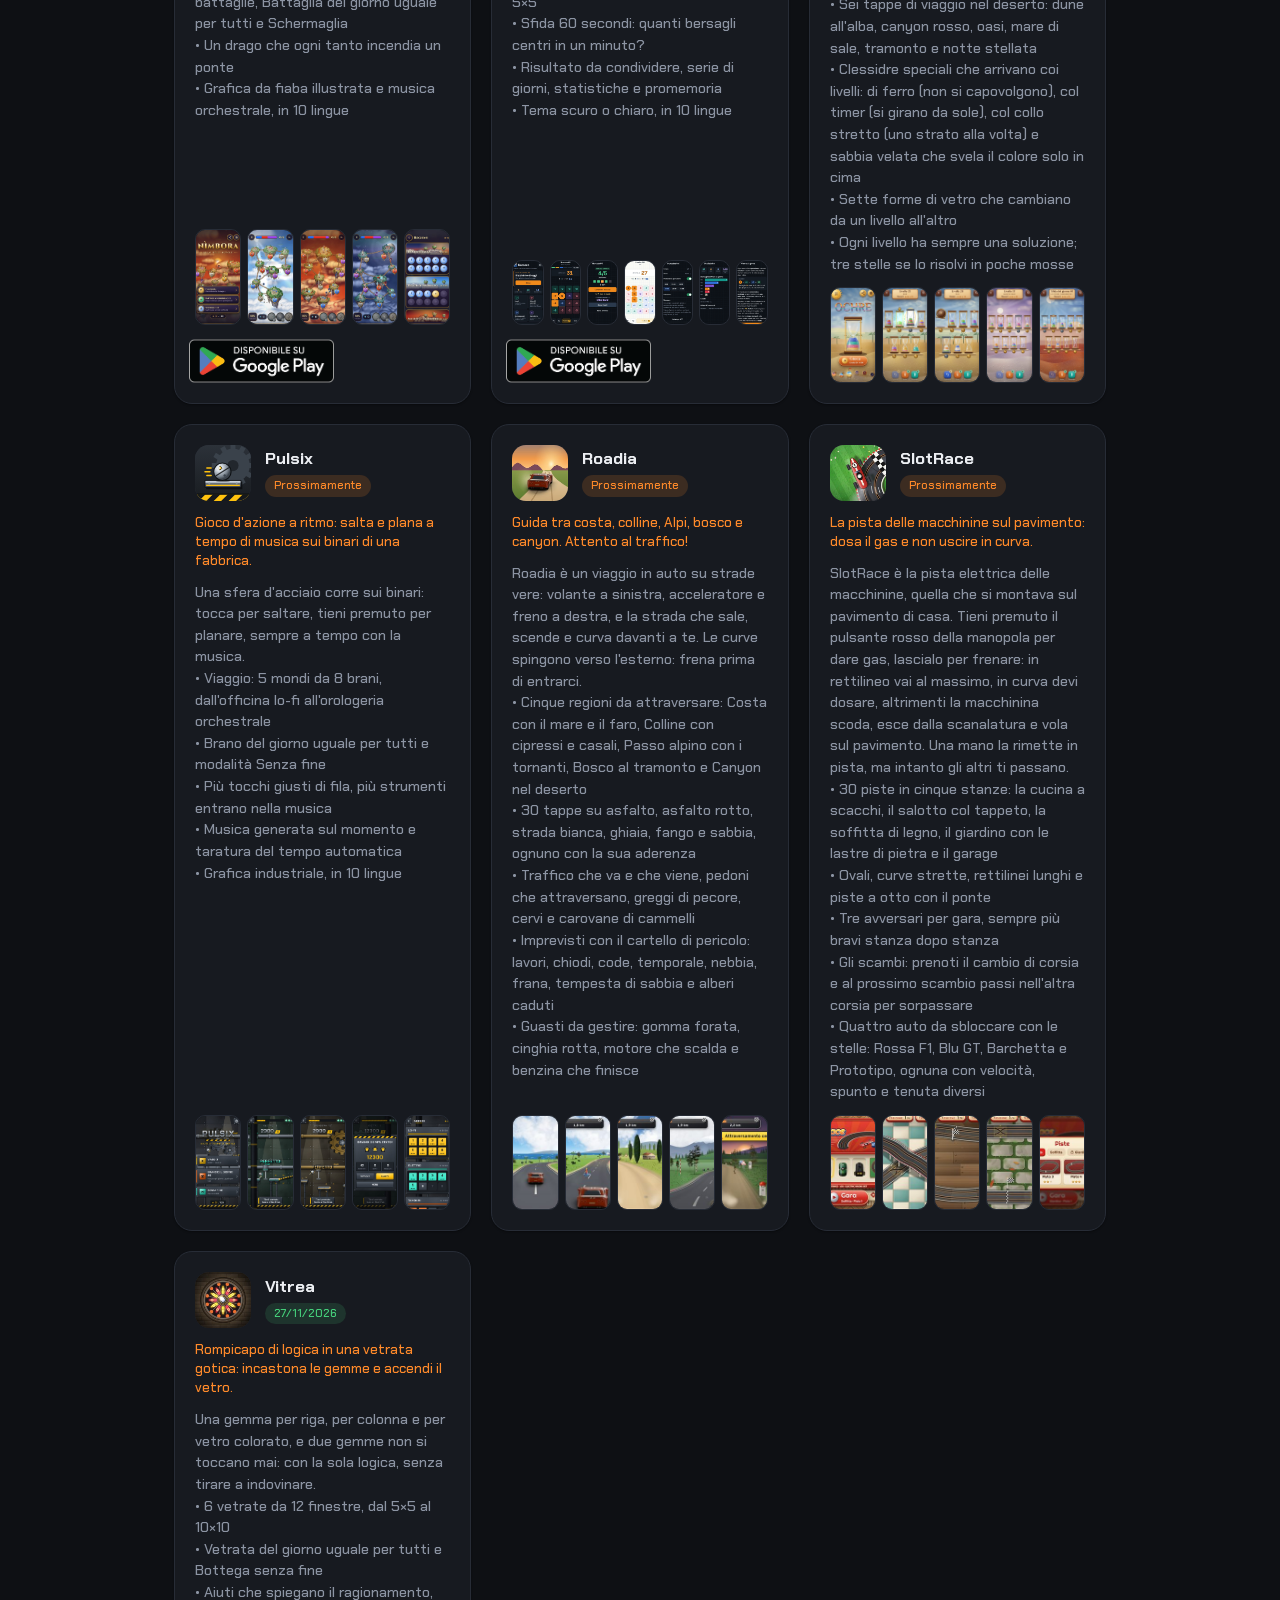
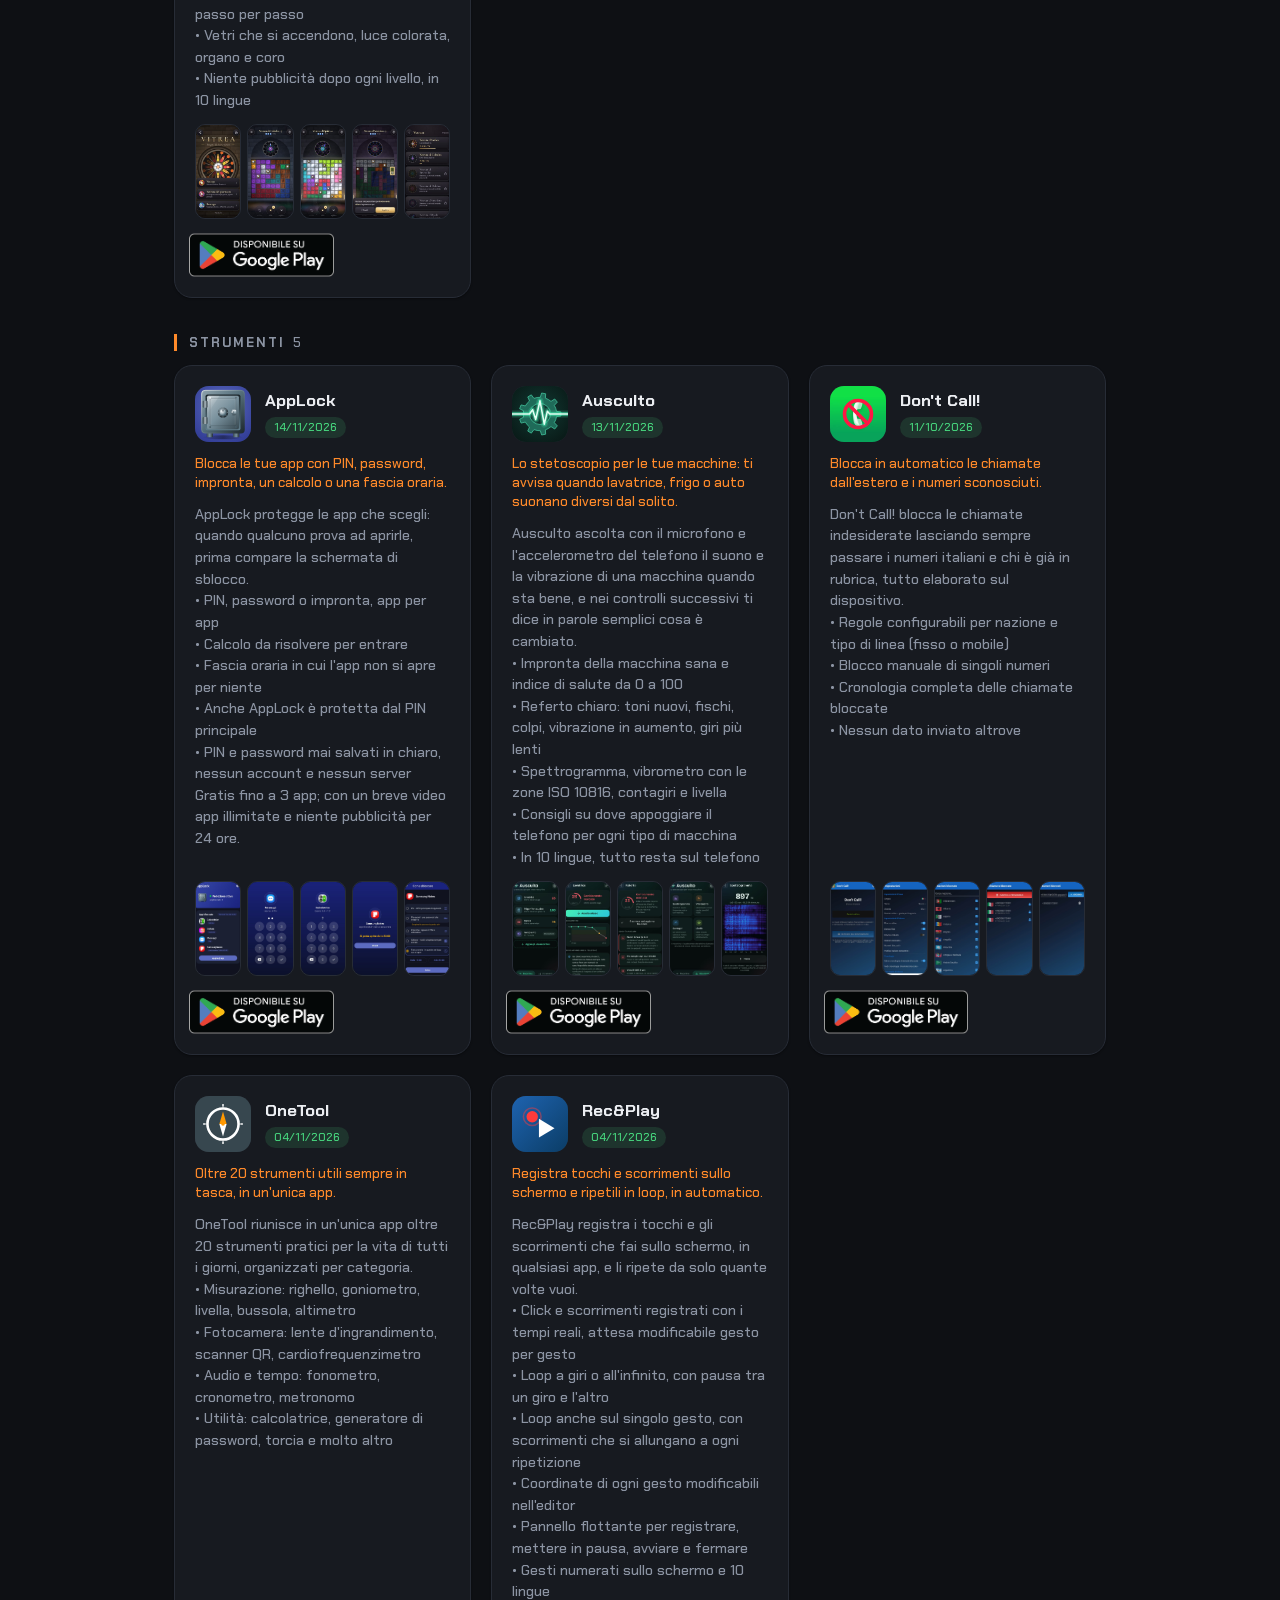
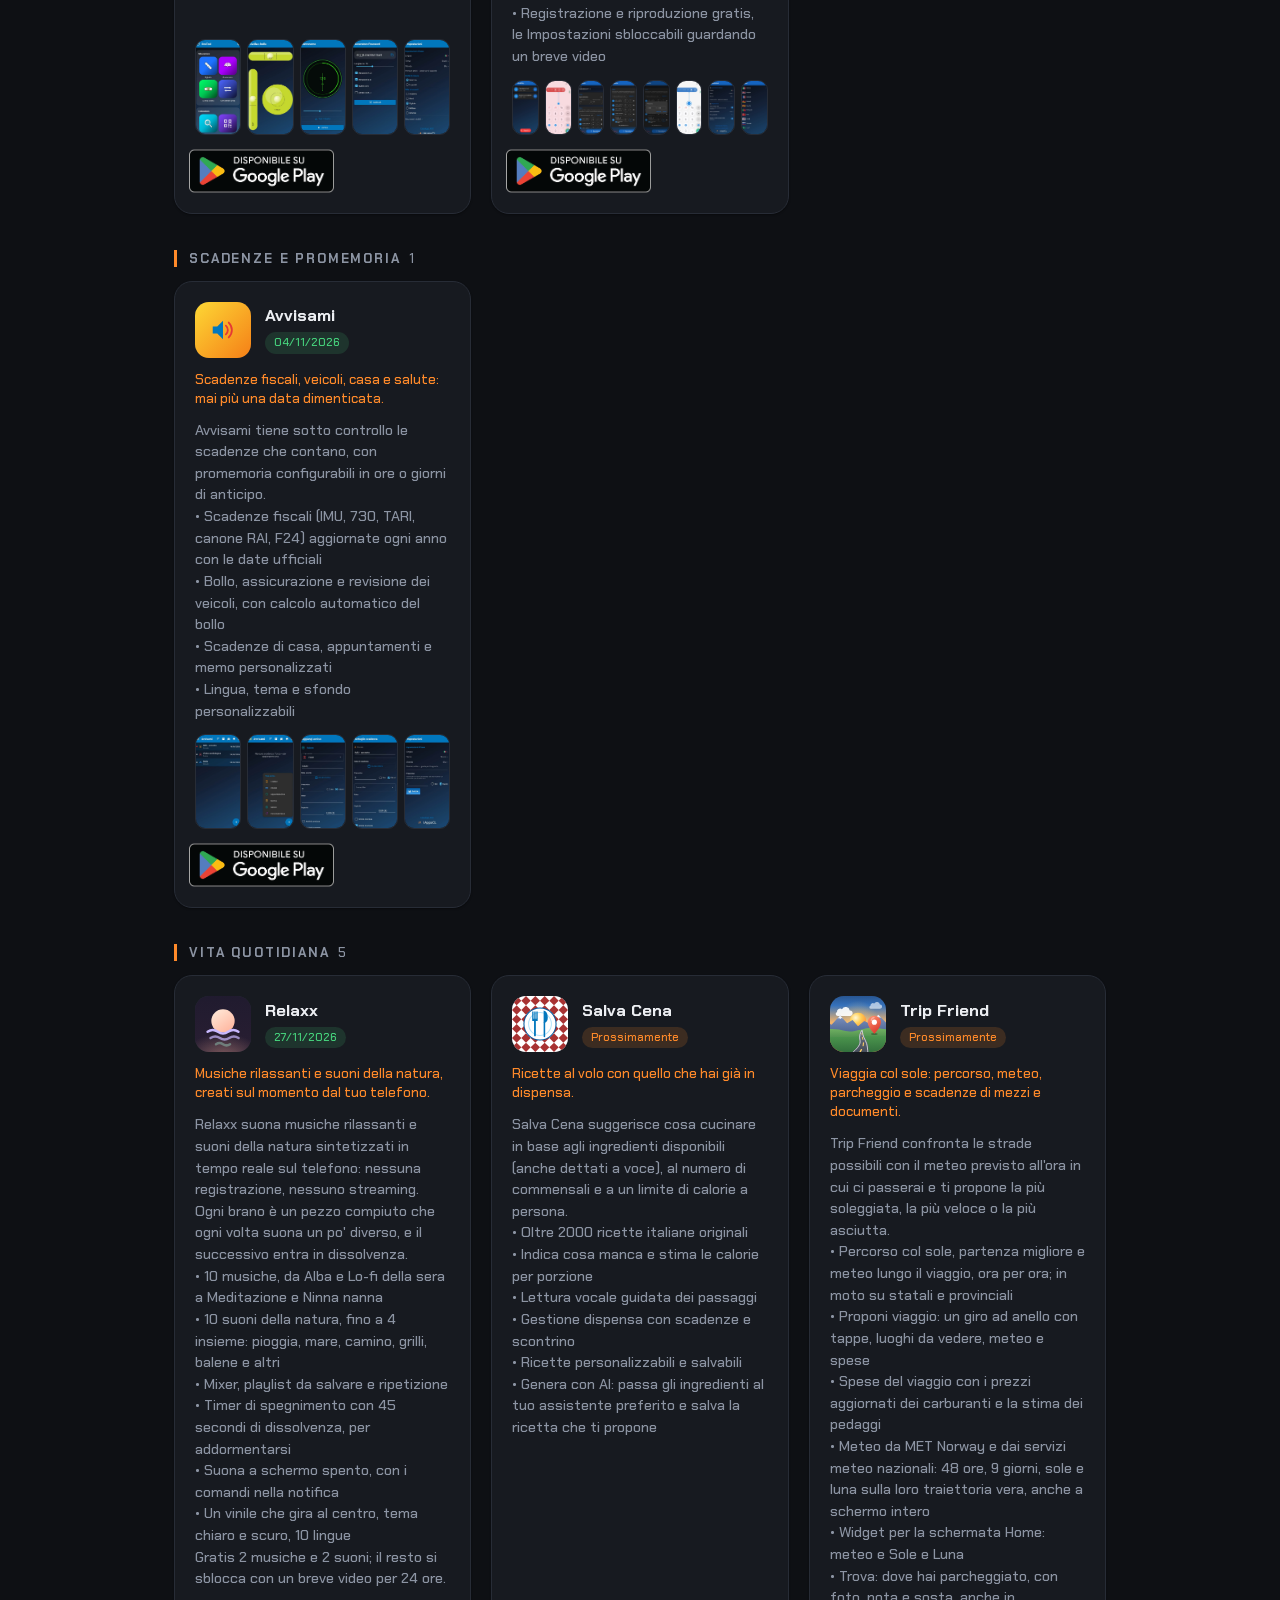
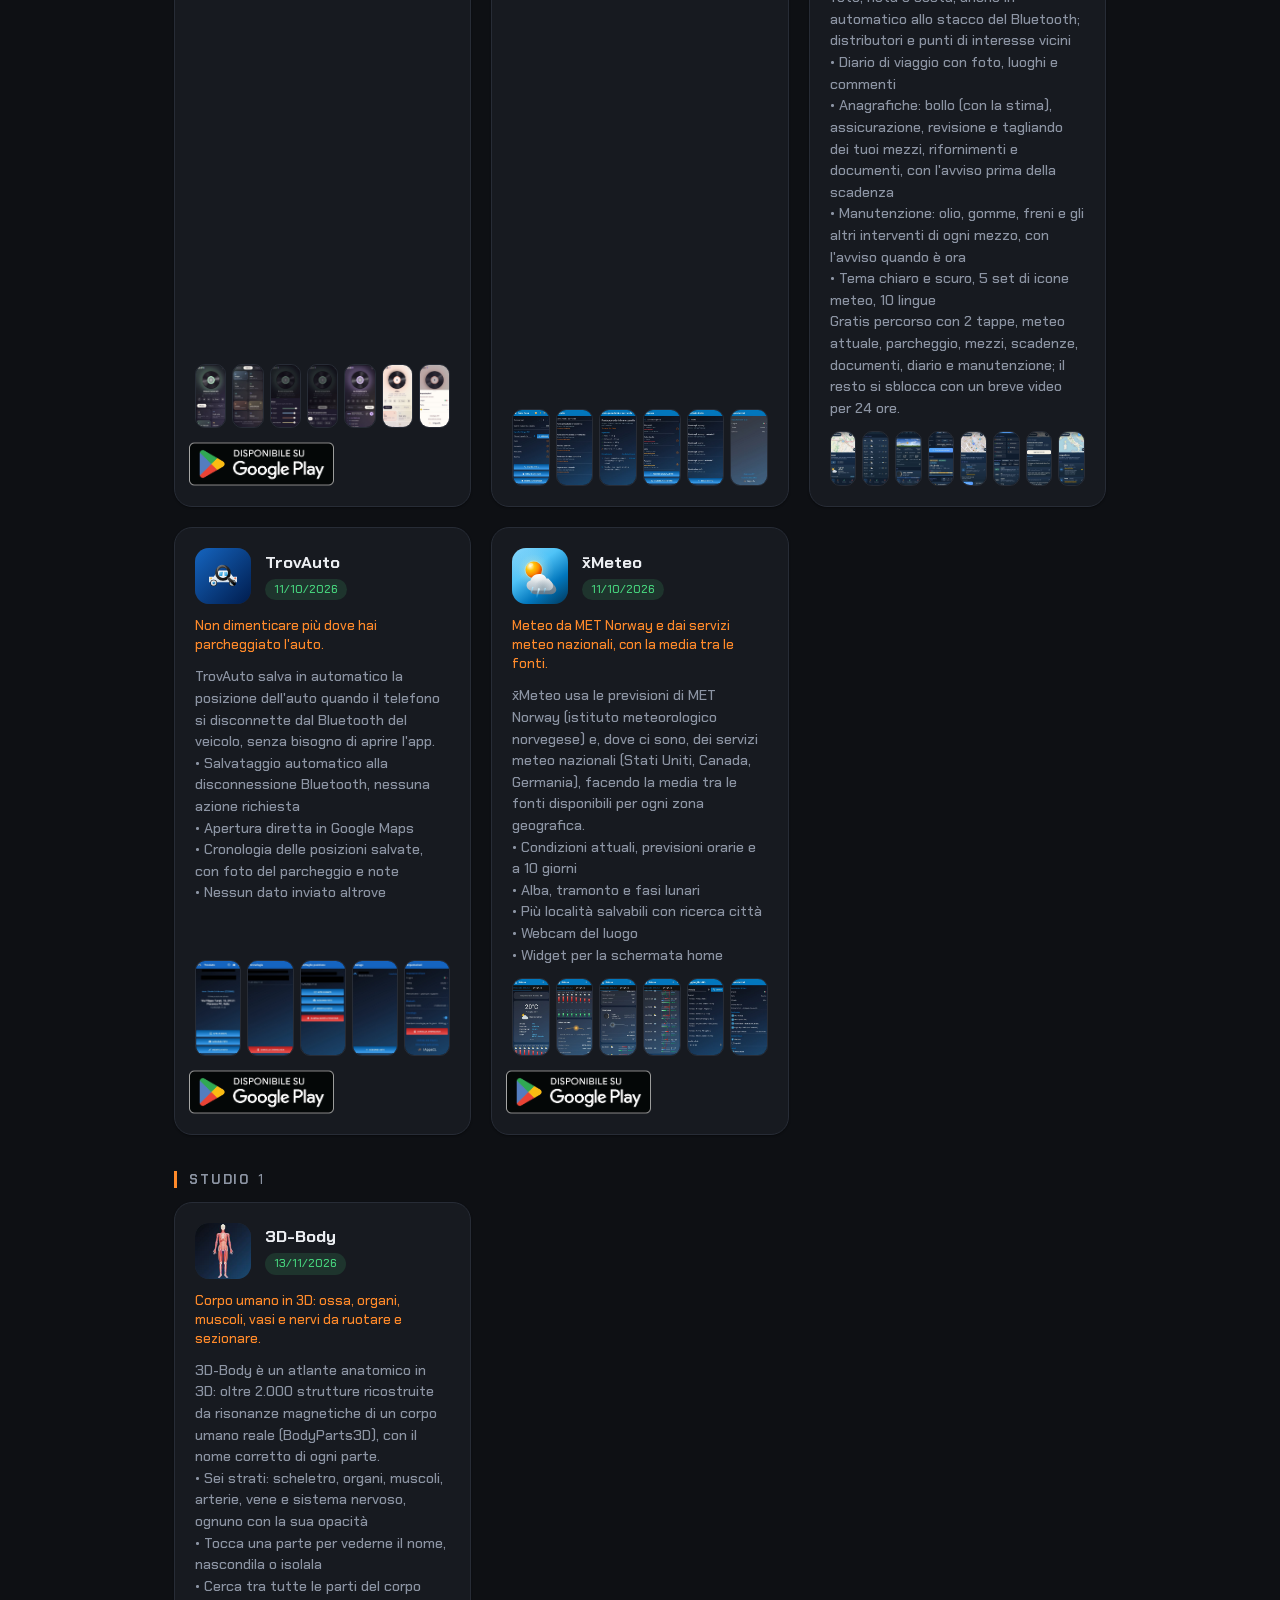
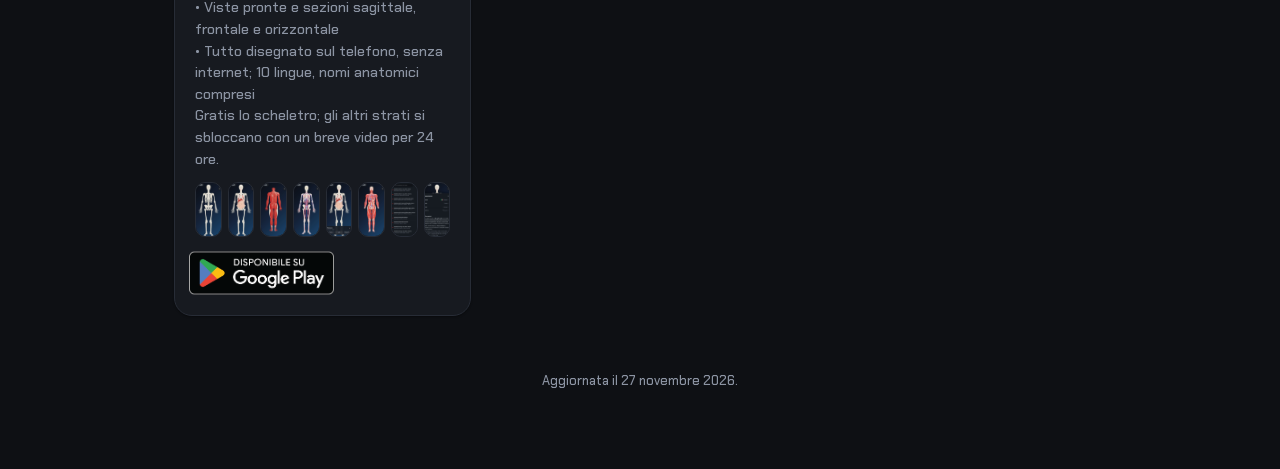
